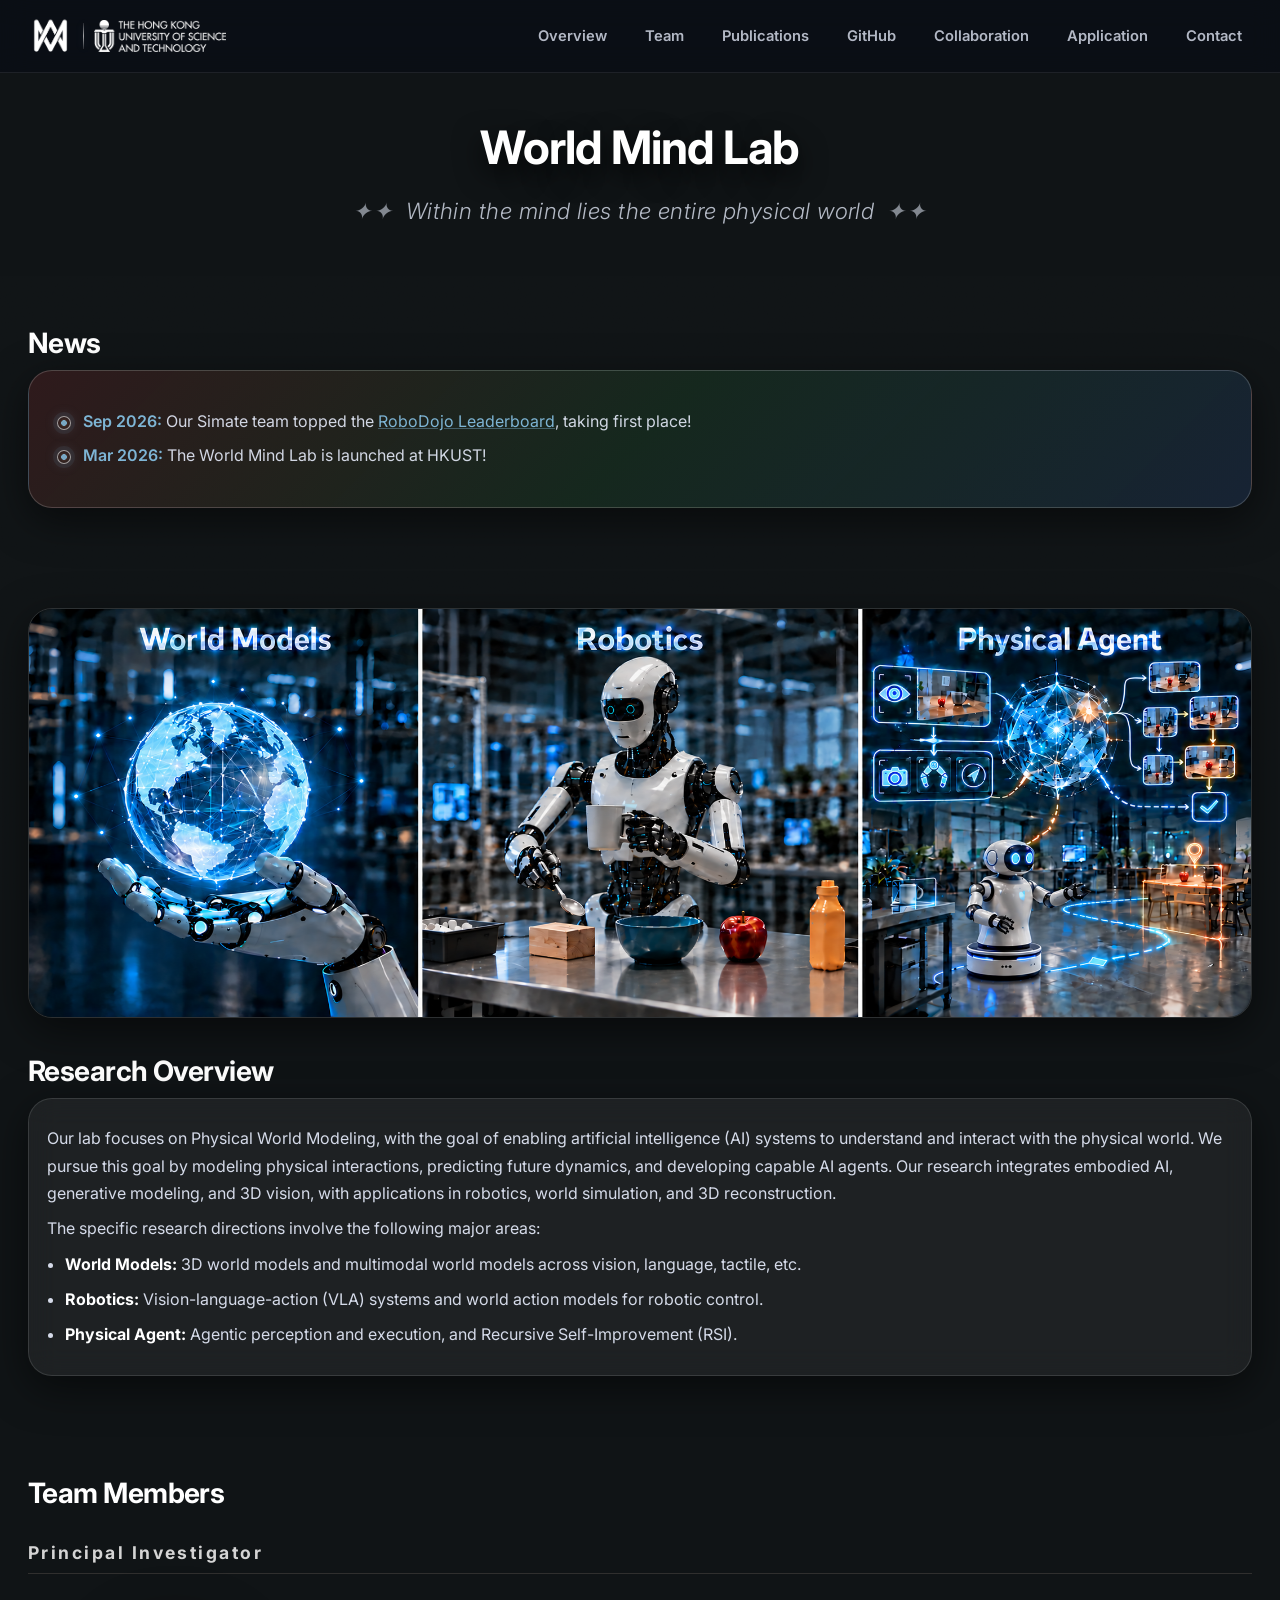
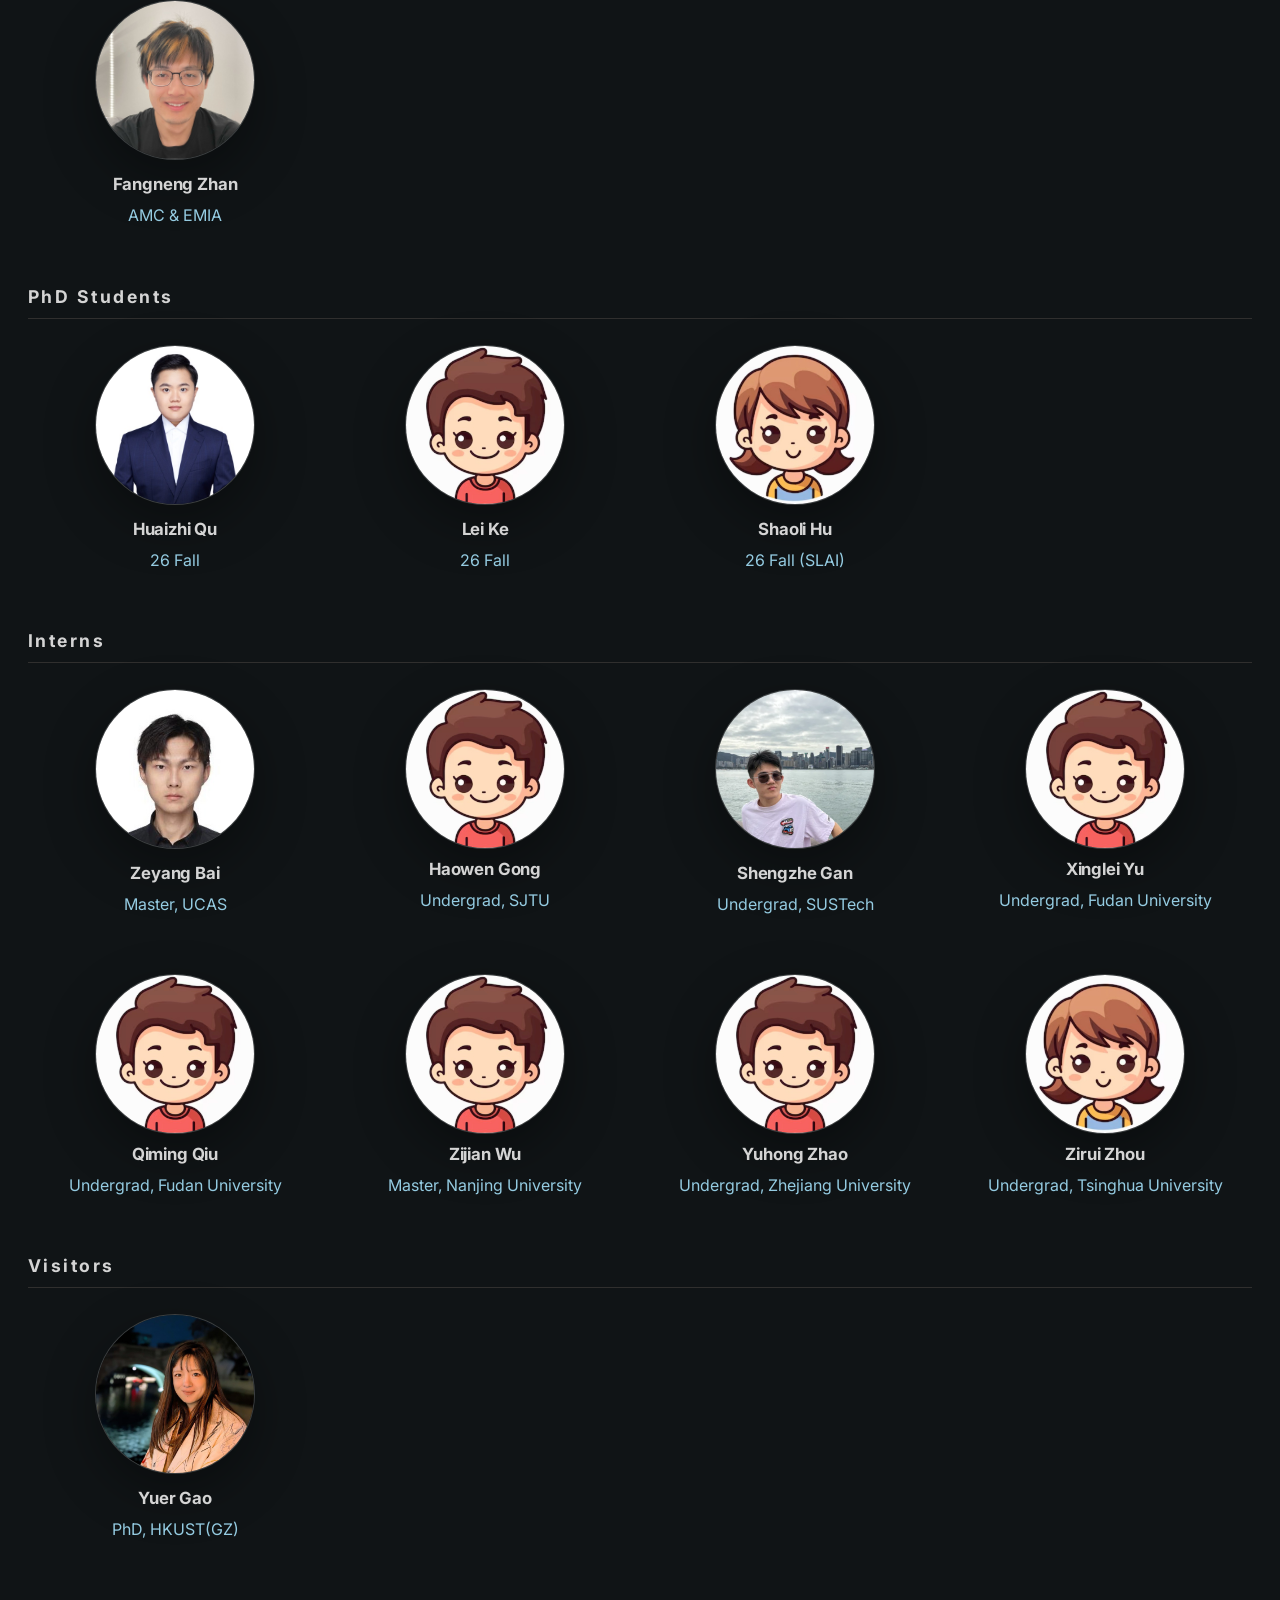
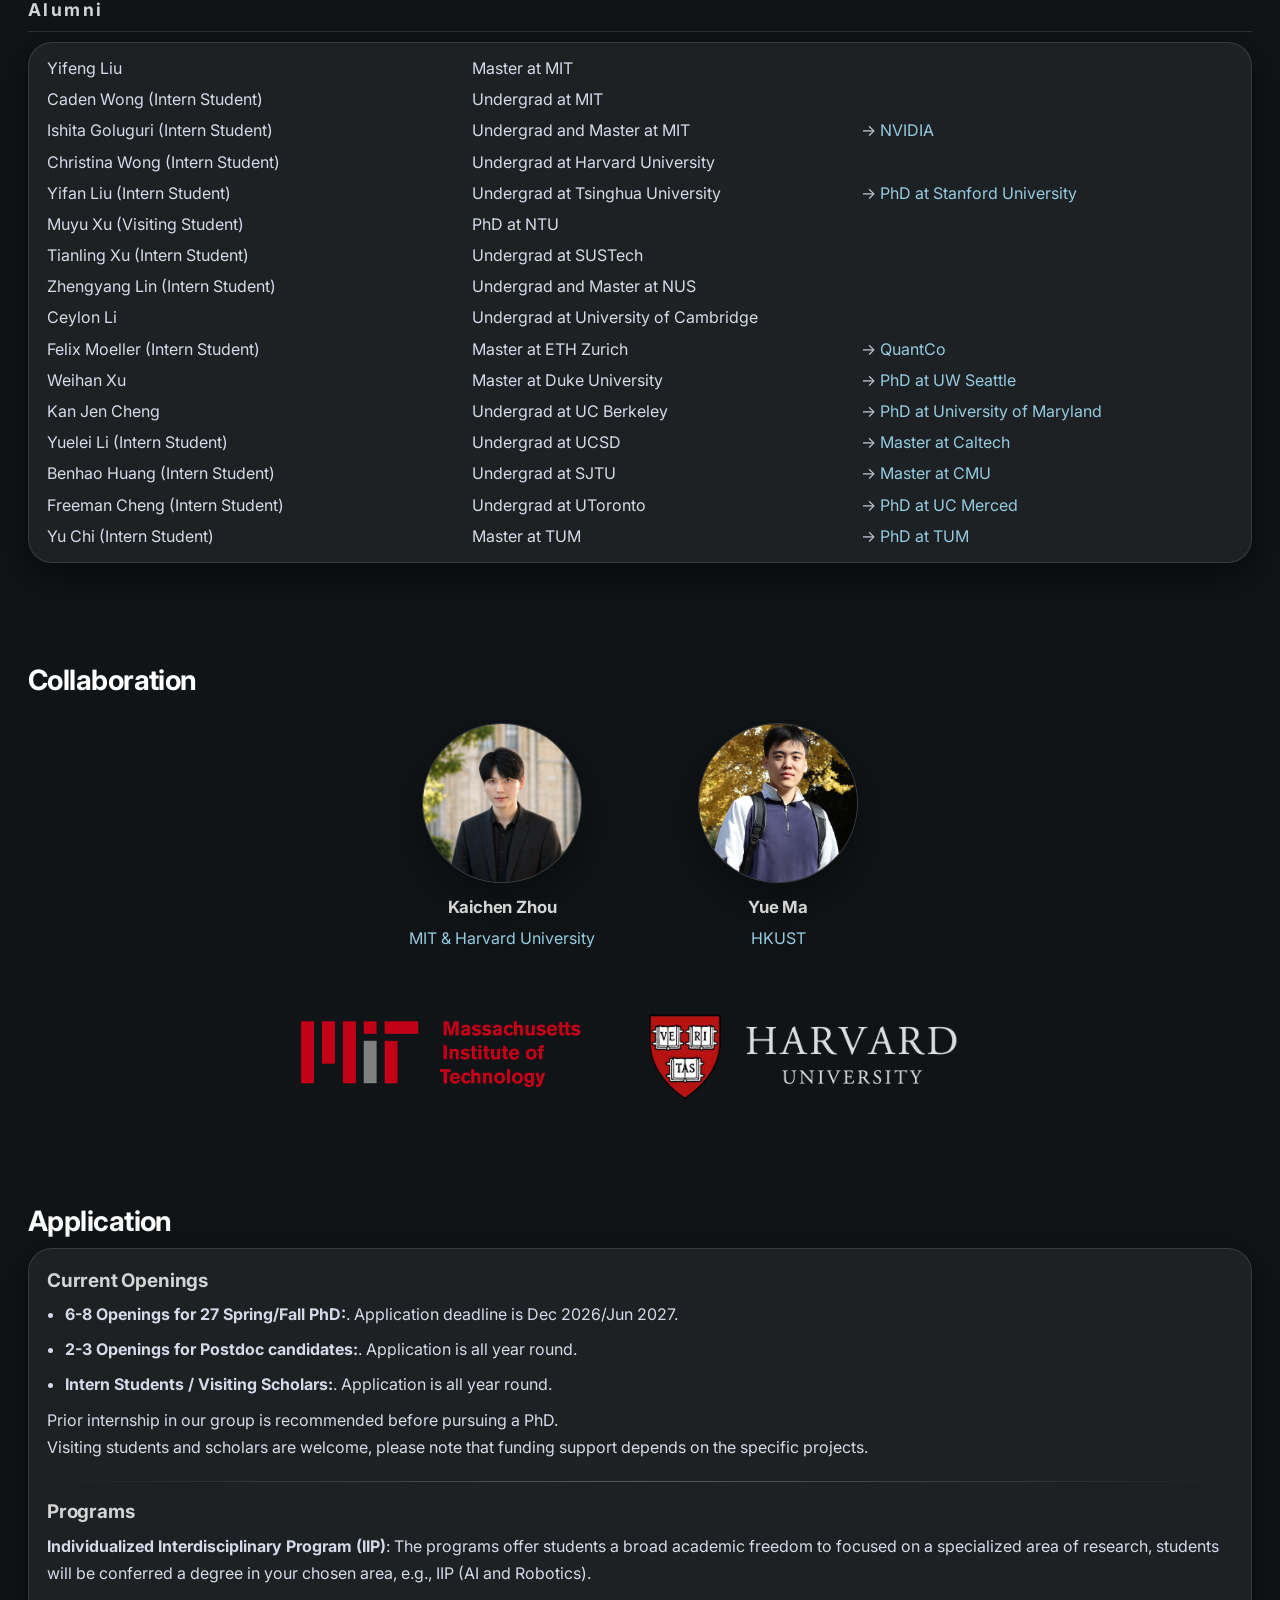
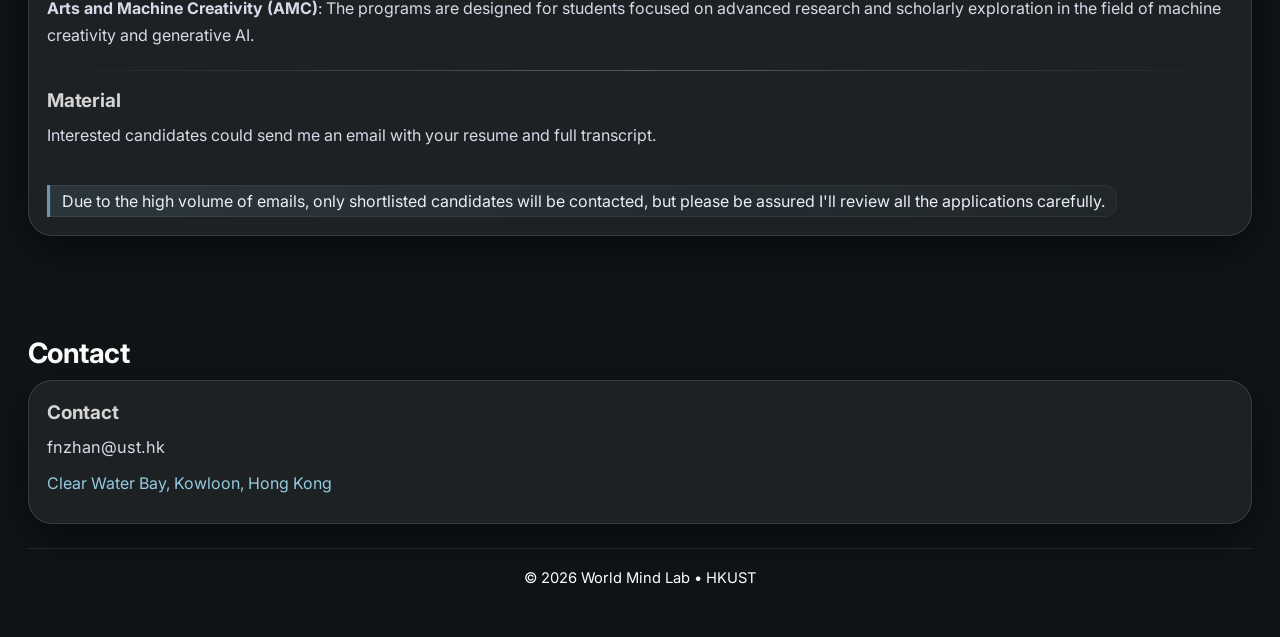
==== index.html @ 2a3e4e24 "1" ====
<!doctype html>
<html lang="en">
<head>
  <meta charset="utf-8" />
  <meta name="viewport" content="width=device-width,initial-scale=1" />
  <title>World Mind Lab</title>
  <meta name="description" content="World Mind Lab" />
  <link rel="icon" type="image/svg+xml" href="assets/images/favicon.jpg" />
  <link rel="preconnect" href="https://fonts.googleapis.com">
  <link rel="preconnect" href="https://fonts.gstatic.com" crossorigin>
  <link href="https://fonts.googleapis.com/css2?family=Inter:wght@300;400;600;700;800&display=swap" rel="stylesheet">
  <link rel="stylesheet" href="style.css" />
</head>

<body>
  <div class="bg-grain" aria-hidden="true"></div>

  <header class="topbar">
    <nav class="nav container">

      <a class="brand" href="index.html#top" aria-label="HKUST">
        <img src="assets/images/worldmind.png" alt="WorldMind Logo" style="height: 45px; width: auto; opacity: 1;">
        <span class="logo-divider" aria-hidden="true"></span>


        <img src="assets/images/UST_logo.png" alt="HKUST Logo" style="height: 32px; width: auto;">
        <!-- <img src="assets/images/WorldMind.png" alt="World Mind Lab Logo" style="height: 42.5px; width: auto;"> -->

      </a>

      <button class="nav-toggle" aria-label="Open menu" aria-expanded="false">
        <span></span><span></span><span></span>
      </button>

      <div class="nav-links" role="navigation" aria-label="Primary">
        <a href="index.html#abstract">Overview</a>
        <a href="index.html#team">Team</a>
        <a href="publications.html" target="_blank" rel="noopener noreferrer">Publications</a>
        <a href="https://github.com/World-Mind-Lab" target="_blank" rel="noopener noreferrer">GitHub</a>
        <a href="index.html#collaboration">Collaboration</a>
        <a href="index.html#application">Application</a>
        <a href="index.html#contact">Contact</a>
      </div>
    </nav>
  </header>

  <main id="top">


    
    <section class="hero" aria-label="Hero">

      <div class="hero-panel">
        <div class="container">
          <div class="hero-copy">
            <h1>World Mind Lab</h1>
            <p class="subtitle slogan" style="font-size: clamp(1.2rem, 2.4vw, 1.4rem); text-align: center; font-weight: 300; margin-top: 20px; font-style: italic; display: flex; align-items: center; justify-content: center; gap: 12px;">
            <span aria-hidden="true" style="opacity: 0.7; letter-spacing: 0.08em;">&#10022;&#10022;</span>
            <span>Within the mind lies the entire physical world</span>
            <span aria-hidden="true" style="opacity: 0.7; letter-spacing: 0.08em;">&#10022;&#10022;</span></p>
          </div>
        </div>
      </div>
    </section>

    <section id="news" class="section">
      <div class="container">
        <div class="section-head">
          <h2>News</h2>
        </div>


        <div class="news-box reveal">
          <ul class="checklist">
            <li>
              <strong>Sep 2026:</strong> Our Simate team topped the <a href="https://robodojo-benchmark.com/leaderboard#robodojo" target="_blank" rel="noopener noreferrer">RoboDojo Leaderboard</a>, taking first place!
            </li>
            <li>
              <strong>Mar 2026:</strong> The World Mind Lab is launched at HKUST!
            </li>
          </ul>
        </div>

      </div>
    </section>

  

    <section id="abstract" class="section">
      <div class="container">
        <div class="research-teaser reveal">
          <img src="assets/images/Teaser.png" alt="Research teaser" loading="lazy">
        </div>

        <br>

        <div class="section-head">
          <h2>Research Overview</h2>
        </div>

        <div class="grid-1">
          <div class="glass reveal">
            <p>
              Our lab focuses on Physical World Modeling, with the goal of enabling artificial intelligence (AI) systems to understand and interact
              with the physical world. We pursue this goal by modeling physical interactions, predicting future dynamics, and developing capable AI agents.
              Our research integrates embodied AI, generative modeling, and 3D vision, with applications in robotics, world simulation,
              and 3D reconstruction. 
            </p>
            <p>
              The specific research directions involve the following major areas:
              <!-- Key directions include: -->
            </p>
            <ul class="bullets">
              <li><strong>World Models:</strong> 3D world models and multimodal world models across vision, language, tactile, etc.</li>
              <li><strong>Robotics:</strong> Vision-language-action (VLA) systems and world action models for robotic control.</li>
              <li><strong>Physical Agent:</strong> Agentic perception and execution, and Recursive Self-Improvement (RSI).</li>
            </ul>
          </div>
        </div>
      </div>
    </section>

    <section id="team" class="section">
      <div class="container">
        <div class="section-head">
          <h2>Team Members</h2>
        </div>

        <!-- Principal Investigator -->
        <p class="team-label">Principal Investigator</p>
        <div class="team-grid">
          
          <article class="person-card reveal">
            <div class="avatar-wrap">
              <a href="https://fnzhan.com" target="_blank" rel="noopener noreferrer" aria-label="Fangneng Zhan homepage">
                <img class="avatar" src="assets/members/fangneng.jpg" alt="Fangneng Zhan">
              </a>
            </div>
            <div class="person-meta">
              <h3>Fangneng Zhan</h3>
              <p class="muted">AMC & EMIA</p>
            </div>
          </article>
        </div>

        <!-- PhD Students -->
        <p class="team-label">PhD Students</p>
        <div class="team-grid">

          <article class="person-card reveal">
            <div class="avatar-wrap">
              <a href="https://qhz991029.github.io/" target="_blank" rel="noopener noreferrer" aria-label="homepage">
                <img class="avatar" src="assets/members/huaizhi.jpg" alt="Huaizhi Qu">
              </a>
            </div>
            <div class="person-meta">
              <h3>Huaizhi Qu</h3>
              <p class="muted">26 Fall</p>
            </div>
          </article>

          <article class="person-card reveal">
            <div class="avatar-wrap">
              <a href="https://openreview.net/profile?id=~Lei_Ke2" target="_blank" rel="noopener noreferrer" aria-label="homepage">
                <img class="avatar" src="assets/members/boy.jpg" alt="Lei Ke">
              </a>
            </div>
            <div class="person-meta">
              <h3>Lei Ke</h3>
              <p class="muted">26 Fall</p>
            </div>
          </article>

          <article class="person-card reveal">
            <div class="avatar-wrap">
              <a href="https://github.com/ShaoliHU" target="_blank" rel="noopener noreferrer" aria-label="homepage">
                <img class="avatar" src="assets/members/girl.jpg" alt="Shaoli Hu">
              </a>
            </div>
            <div class="person-meta">
              <h3>Shaoli Hu</h3>
              <p class="muted">26 Fall (SLAI)</p>
            </div>
          </article>

        </div>

        <!-- Interns -->
        <p class="team-label">Interns</p>
        <div class="team-grid">

          <article class="person-card reveal">
            <div class="avatar-wrap">
              <a href="https://baizey.rvosuke.com/" target="_blank" rel="noopener noreferrer" aria-label="homepage">
                <img class="avatar" src="assets/members/zeyang.jpg" alt="Zeyang Bai">
              </a>
            </div>
            <div class="person-meta">
              <h3>Zeyang Bai</h3>
              <p class="muted">Master, UCAS</p>
            </div>
          </article>

          <article class="person-card reveal">
            <div class="avatar-wrap">
              <img class="avatar" src="assets/members/boy.jpg" alt="Haowen Gong">
            </div>
            <div class="person-meta">
              <h3>Haowen Gong</h3>
              <p class="muted">Undergrad, SJTU</p>
            </div>
          </article>

          <article class="person-card reveal">
            <div class="avatar-wrap">
              <a href="https://lgx521.github.io/" target="_blank" rel="noopener noreferrer" aria-label="homepage">
                <img class="avatar" src="assets/members/shengzhe.webp" alt="Shengzhe Gan">
              </a>
            </div>
            <div class="person-meta">
              <h3>Shengzhe Gan</h3>
              <p class="muted">Undergrad, SUSTech</p>
            </div>
          </article>

          <article class="person-card reveal">
            <div class="avatar-wrap">
              <img class="avatar" src="assets/members/boy.jpg" alt="Xinglei Yu">
            </div>
            <div class="person-meta">
              <h3>Xinglei Yu</h3>
              <p class="muted">Undergrad, Fudan University</p>
            </div>
          </article>

          <article class="person-card reveal">
            <div class="avatar-wrap">
              <img class="avatar" src="assets/members/boy.jpg" alt="Qiming Qiu">
            </div>
            <div class="person-meta">
              <h3>Qiming Qiu</h3>
              <p class="muted">Undergrad, Fudan University</p>
            </div>
          </article>

          <article class="person-card reveal">
            <div class="avatar-wrap">
              <img class="avatar" src="assets/members/boy.jpg" alt="Zijian Wu">
            </div>
            <div class="person-meta">
              <h3>Zijian Wu</h3>
              <p class="muted">Master, Nanjing University</p>
            </div>
          </article>
        
          <article class="person-card reveal">
            <div class="avatar-wrap">
              <img class="avatar" src="assets/members/boy.jpg" alt="Yuhong Zhao">
            </div>
            <div class="person-meta">
              <h3>Yuhong Zhao</h3>
              <p class="muted">Undergrad, Zhejiang University</p>
            </div>
          </article>

          <article class="person-card reveal">
            <div class="avatar-wrap">
              <img class="avatar" src="assets/members/girl.jpg" alt="Zirui Zhou">
            </div>
            <div class="person-meta">
              <h3>Zirui Zhou</h3>
              <p class="muted">Undergrad, Tsinghua University</p>
            </div>
          </article>

        </div>

        <!-- Visitors -->
        <p class="team-label">Visitors</p>
        <div class="team-grid">

          <article class="person-card reveal">
            <div class="avatar-wrap">
              <a href="https://insomnia813.github.io/" target="_blank" rel="noopener noreferrer" aria-label="Yuer Gao homepage">
                <img class="avatar" src="assets/members/yuer.jpg" alt="Yuer Gao">
              </a>
            </div>
            <div class="person-meta">
              <h3>Yuer Gao</h3>
              <p class="muted">PhD, HKUST(GZ)</p>
            </div>
          </article>

        </div>


        <p class="team-label">Alumni</p>
        <div class="glass reveal alumni-panel">
          <ul class="alumni-list">
            <li>
              <span class="alumni-name">Yifeng Liu</span>
              <span class="alumni-previous">Master at MIT</span>
              <span class="alumni-current"></span>
            </li>
            <li>
              <span class="alumni-name">Caden Wong (Intern Student)</span>
              <span class="alumni-previous">Undergrad at MIT</span>
              <span class="alumni-current"></span>
            </li>
            <li>
              <span class="alumni-name">Ishita Goluguri (Intern Student)</span>
              <span class="alumni-previous">Undergrad and Master at MIT</span>
              <span class="alumni-current">NVIDIA</span>
            </li>
            <li>
              <span class="alumni-name">Christina Wong (Intern Student)</span>
              <span class="alumni-previous">Undergrad at Harvard University</span>
              <span class="alumni-current"></span>
            </li>
            <li>
              <span class="alumni-name">Yifan Liu (Intern Student)</span>
              <span class="alumni-previous">Undergrad at Tsinghua University</span>
              <span class="alumni-current">PhD at Stanford University</span>
            </li>
            <li>
              <span class="alumni-name">Muyu Xu (Visiting Student)</span>
              <span class="alumni-previous">PhD at NTU</span>
              <span class="alumni-current"></span>
            </li>
            <li>
              <span class="alumni-name">Tianling Xu (Intern Student)</span>
              <span class="alumni-previous">Undergrad at SUSTech</span>
              <span class="alumni-current"></span>
            </li>
            <li>
              <span class="alumni-name">Zhengyang Lin (Intern Student)</span>
              <span class="alumni-previous">Undergrad and Master at NUS</span>
              <span class="alumni-current"></span>
            </li>
            <li>
              <span class="alumni-name">Ceylon Li</span>
              <span class="alumni-previous">Undergrad at University of Cambridge</span>
              <span class="alumni-current"></span>
            </li>
            <li>
              <span class="alumni-name">Felix Moeller (Intern Student)</span>
              <span class="alumni-previous">Master at ETH Zurich</span>
              <span class="alumni-current">QuantCo</span>
            </li>
            <li>
              <span class="alumni-name">Weihan Xu</span>
              <span class="alumni-previous">Master at Duke University</span>
              <span class="alumni-current">PhD at UW Seattle</span>
            </li>
            <li>
              <span class="alumni-name">Kan Jen Cheng</span>
              <span class="alumni-previous">Undergrad at UC Berkeley</span>
              <span class="alumni-current">PhD at University of Maryland</span>
            </li>
            <li>
              <span class="alumni-name">Yuelei Li (Intern Student)</span>
              <span class="alumni-previous">Undergrad at UCSD</span>
              <span class="alumni-current">Master at Caltech</span>
            </li>
            <li>
              <span class="alumni-name">Benhao Huang (Intern Student)</span>
              <span class="alumni-previous">Undergrad at SJTU</span>
              <span class="alumni-current">Master at CMU</span>
            </li>
            <li>
              <span class="alumni-name">Freeman Cheng (Intern Student)</span>
              <span class="alumni-previous">Undergrad at UToronto</span>
              <span class="alumni-current">PhD at UC Merced</span>
            </li>
            <li>
              <span class="alumni-name">Yu Chi (Intern Student)</span>
              <span class="alumni-previous">Master at TUM</span>
              <span class="alumni-current">PhD at TUM</span>
            </li>
          </ul>
        </div>



      </div>
    </section>


    <section id="collaboration" class="section">
      <div class="container">
        <div class="section-head">
          <h2>Collaboration</h2>
          <p class="muted"></p>
        </div>

        <div class="team-grid collaboration-people">
          <article class="person-card reveal">
            <div class="avatar-wrap">
              <a href="https://kaichen-z.github.io/" target="_blank" rel="noopener noreferrer" aria-label="Kaichen Zhou homepage">
                <img class="avatar" src="assets/members/kaichen.png" alt="Kaichen Zhou">
              </a>
            </div>
            <div class="person-meta">
              <h3>Kaichen Zhou</h3>
              <p class="muted">MIT &amp; Harvard University</p>
            </div>
          </article>

          <article class="person-card reveal">
            <div class="avatar-wrap">
              <a href="https://mayuelala.github.io/" target="_blank" rel="noopener noreferrer" aria-label="Yue Ma homepage">
                <img class="avatar" src="assets/members/yue.jpg" alt="Yue Ma">
              </a>
            </div>
            <div class="person-meta">
              <h3>Yue Ma</h3>
              <p class="muted">HKUST</p>
            </div>
          </article>
        </div>

        <div class="collaboration-row reveal">
          <a href="index.html" target="_blank" rel="noopener noreferrer" class="collaboration-link">
            <img class="collaboration-logo" src="assets/collaboration/MIT.png" alt="MIT">
          </a>
          <a href="index.html" target="_blank" rel="noopener noreferrer" class="collaboration-link">
            <img class="collaboration-logo" src="assets/collaboration/Harvard.png" alt="Harvard">
          </a>
        </div>

      </div>
    </section>




    <section id="application" class="section">
      <div class="container">
        <div class="section-head">
          <h2>Application</h2>
        </div>

        <div class="grid-1">
          <div class="glass reveal">



            <h3>Current Openings</h3>
            <ul class="bullets">
              <li>
                <strong>6-8 Openings for 27 Spring/Fall PhD:</strong>. Application deadline is Dec 2026/Jun 2027.
              </li>
              <li>
                <strong>2-3 Openings for Postdoc candidates:</strong>. Application is all year round.
              </li>
              <li>
                <strong>Intern Students / Visiting Scholars:</strong>. Application is all year round.
              </li>
            </ul>
            <p>
              Prior internship in our group is recommended before pursuing a PhD. <br>
              Visiting students and scholars are welcome, please note that funding support depends on the specific projects.
            </p>

            <div class="opening-divider" aria-hidden="true"></div>

            <h3>Programs</h3>
            <p>
              <strong>Individualized Interdisciplinary Program (IIP)</strong>:
              The programs offer students a broad academic freedom to focused on a specialized area of research, 
              students will be conferred a degree in your chosen area, e.g., IIP (AI and Robotics).
            </p>
            <p>
              <strong>Arts and Machine Creativity (AMC)</strong>:
              The programs are designed for students focused on advanced research and scholarly exploration 
              in the field of machine creativity and generative AI.
            </p>
            <!-- <p>
              <strong>Postdoc candidates</strong> in embodied AI are welcome. You are also encouraged to apply for the RGC Junior Research Fellow Scheme (JRFS).
            </p> -->

            <div class="opening-divider" aria-hidden="true"></div>


            <h3>Material</h3>
            <p>
              Interested candidates could send me an email with your resume and full transcript.
            </p>

            <!-- <div class="opening-divider" aria-hidden="true"></div> -->
             <br>

            <span class="application-highlight">Due to the high volume of emails, only shortlisted candidates will be contacted, 
              but please be assured I'll review all the applications carefully.</span>



          </div>
        </div>
      </div>
    </section>







    <section id="contact" class="section">
      <div class="container">
        <div class="section-head">
          <h2>Contact</h2>
        </div>

        <div class="grid-1">
          <div class="glass reveal">
            <h3>Contact</h3>
            <p class="big">
              <a href="mailto:fnzhan@ust.hk">fnzhan@ust.hk</a>
            </p>
            <p class="muted">
              Clear Water Bay, Kowloon, Hong Kong
            </p>
          </div>
        </div>

        <footer class="footer muted">
          <span>© <span id="year"></span> World Mind Lab • HKUST</span>
        </footer>
      </div>
    </section>
  </main>

  <script src="script.js"></script>
</body>
</html>
---- style.css ----
:root{
  /* --bg0:#080605; */
  --bg0:#101416;
  --bg1:#18120f;
  --card:rgba(217,190,173,0.08);
  --card2:rgba(217,190,173,0.12);
  --stroke:rgba(217,190,173,0.16);
  /* --text:#f2e9df; */
  --text:#d4d4d4;
  /* --muted:#c6b2a1; */
  --muted:#94cbe1;
  /* --muted2:#a08774; */
  --cyan:#7eb5d5;   /* steel-blue glow */
  --violet:#d6a15f; /* brass-gold */
  --pink:#c88e67;   /* copper */
  --shadow: 0 20px 70px rgba(0,0,0,0.62);
  --shadow2: 0 12px 40px rgba(0,0,0,0.52);
  --radius: 24px;
  --maxw: min(1200px, 96vw);
}

h1 {
  margin: 0 0 8px;
  font-size: clamp(2.1rem, 3.6vw, 3.2rem);
  line-height: 1.06;
  letter-spacing: -0.02em;
  color: #fff;
}

.section-head h2 {
  margin: 0;
  font-size: 1.75rem;
  letter-spacing: -0.02em;
   color: #fff;
}

*{ box-sizing:border-box; }
html{ scroll-behavior:smooth; }
body{
  margin:0;
  font-family: Inter, ui-sans-serif, system-ui, -apple-system, Segoe UI, Roboto, Helvetica, Arial, "Apple Color Emoji","Segoe UI Emoji";
  color:var(--text);
  background: var(--bg0);
  overflow-x:hidden;
}

code{
  font-family: ui-monospace, SFMono-Regular, Menlo, Monaco, Consolas, "Liberation Mono", "Courier New", monospace;
  font-size: 0.95em;
  color: #c7d2fe;
}

a{ color:inherit; text-decoration:none; }
a:hover{ text-decoration:none; }

.container{
  max-width:min(1244px, calc(96vw + 44px));
  width:100%;
  margin:0 auto;
  padding: 0 10px;
  box-sizing: border-box;
}

.bg-grain{
  pointer-events:none;
  position:fixed;
  inset:0;
  opacity:0.14;
  mix-blend-mode: overlay;
  background-image:
    url("data:image/svg+xml,%3Csvg xmlns='http://www.w3.org/2000/svg' width='260' height='260'%3E%3Cfilter id='n'%3E%3CfeTurbulence type='fractalNoise' baseFrequency='.8' numOctaves='3' stitchTiles='stitch'/%3E%3C/filter%3E%3Crect width='260' height='260' filter='url(%23n)' opacity='.55'/%3E%3C/svg%3E");
  background-size: 260px 260px;
  z-index:0;
}

.topbar{
  position:sticky;
  top:0;
  z-index:50;
  backdrop-filter: blur(14px);
  -webkit-backdrop-filter: blur(14px);
  background: rgba(7,10,21,0.55);
  border-bottom:1px solid rgba(255,255,255,0.08);
}

.nav{
  display:flex;
  align-items:center;
  justify-content:space-between;
  height: 72px;
  gap: 16px;
}

.brand{
  display:flex;
  align-items:center;
  gap:10px;
  font-weight: 800;
  letter-spacing: 0.2px;
}

.logo-divider{
  width: 1px;
  height: 26px;
  background: linear-gradient(
    to bottom,
    rgba(255,255,255,0.12),
    rgba(255,255,255,0.62),
    rgba(255,255,255,0.12)
  );
  box-shadow: 0 0 8px rgba(126,181,213,0.2);
}

.brand-mark{
  width: 14px;
  height: 14px;
  border-radius: 999px;
  background: radial-gradient(circle at 30% 30%, var(--cyan), var(--violet));
  box-shadow: 0 0 0 6px rgba(126,181,213,0.18), 0 0 40px rgba(214,161,95,0.26);
}

.brand-text{
  font-size: 0.98rem;
}

.nav-links{
  display:flex;
  align-items:center;
  gap: 18px;
  font-weight: 600;
  font-size: 0.92rem;
  color: rgba(234,240,255,0.92);
}

.nav-links a{
  opacity:0.82;
  transition: opacity .2s ease, transform .2s ease;
  padding: 10px 10px;
  border-radius: 999px;
}

.nav-links a:hover{ opacity:1; transform: translateY(-1px); }

.nav-links a.active{
  opacity:1;
  background: rgba(255,255,255,0.07);
  border: 1px solid rgba(255,255,255,0.10);
}

.pill{
  background: linear-gradient(135deg, rgba(126,181,213,0.18), rgba(214,161,95,0.18));
  border: 1px solid rgba(255,255,255,0.12);
  opacity:1 !important;
}

.nav-toggle{
  display:none;
  width: 44px;
  height: 44px;
  border-radius: 14px;
  border: 1px solid rgba(255,255,255,0.10);
  background: rgba(255,255,255,0.05);
  backdrop-filter: blur(12px);
  -webkit-backdrop-filter: blur(12px);
  cursor:pointer;
  position:relative;
}
.nav-toggle span{
  position:absolute;
  left: 12px;
  right: 12px;
  height: 2px;
  background: rgba(234,240,255,0.85);
  border-radius: 2px;
  transition: transform .25s ease, top .25s ease, opacity .2s ease;
}
.nav-toggle span:nth-child(1){ top: 15px; }
.nav-toggle span:nth-child(2){ top: 21px; }
.nav-toggle span:nth-child(3){ top: 27px; }

.nav-open .nav-toggle span:nth-child(1){ top: 21px; transform: rotate(45deg); }
.nav-open .nav-toggle span:nth-child(2){ opacity:0; }
.nav-open .nav-toggle span:nth-child(3){ top: 21px; transform: rotate(-45deg); }

.hero{
  position:relative;
  display:flex;
  flex-direction:column;
  justify-content:flex-start;
  padding: 18px 0 0;
  overflow:hidden;
  z-index:1;
}

/*
  Teaser logic (rewritten):
  - Backdrop: blurred "cover" so the hero feels full-screen.
  - Foreground: contain so the FULL image is always visible (no cropping).
*/
.hero-backdrop{
  position:absolute;
  inset:-28px;
  /* background-image: url("assets/teaser.webp"); */
  background-size: cover;
  background-repeat: no-repeat;
  background-position: center;
  transform: scale(0.54);
  filter: blur(28px) saturate(1.06) contrast(1.06) brightness(0.72);
  opacity: 0.62;
  z-index:-4;
}

.hero::after{
  content:"";
  position:absolute;
  inset:0 0 -56px 0;
  background:
  var(--bg0);
    /* linear-gradient(180deg, rgba(6,6,8,0.55), rgba(6,6,8,0.72) 60%, rgba(6,6,8,0) 100%); */
  z-index:-3;
}

.hero-glow{
  position:absolute;
  inset:0;
  background:
    radial-gradient(650px 420px at 25% 30%, rgba(126,181,213,0.30), transparent 55%),
    radial-gradient(750px 520px at 75% 25%, rgba(214,161,95,0.26), transparent 60%),
    radial-gradient(900px 650px at 50% 110%, rgba(200,142,103,0.16), transparent 50%);
  z-index:-2;
}

.hero-stage{
  flex: 0 1 auto;
  display:flex;
  align-items:flex-start;
  justify-content:center;
  padding: 0px 0 0px;
}

.hero-teaser{
  width: min(1200px, 96vw);
  height: auto;
  max-height: calc(100vh - 72px - 220px);
  object-fit: contain;
  display:block;
  border-radius: 18px;
  box-shadow:
    0 26px 84px rgba(0,0,0,0.55),
    0 0 0 1px rgba(255,255,255,0.10);
}

.hero-panel{
  flex: 0 0 auto;
  padding: 10px 10px;
}

.hero-copy{
  width:100%;
  margin: 0 auto;
  padding: 22px 22px;
}

.hero-copy h1{ text-shadow: 0 10px 28px rgba(0,0,0,0.85); text-align: center; }
.hero-copy .lead{ color: rgba(245,239,231,0.98); }
.hero-copy .micro{ color: rgba(198,178,161,0.92); }

@media (max-width: 720px){
  .hero{ padding: 14px 0 22px; }
  .hero-teaser{
    height: auto;
    max-height: calc(100vh - 72px - 260px);
    border-radius: 14px;
  }
  .hero-copy{ padding: 18px 16px; }
}


.eyebrow{
  display:inline-flex;
  align-items:center;
  gap:10px;
  font-weight: 700;
  letter-spacing: 0.12em;
  text-transform: uppercase;
  font-size: 0.78rem;
  color: rgba(234,240,255,0.78);
  margin: 0 0 14px;
}
h1{
  margin:0 0 8px;
  font-size: clamp(2.1rem, 3.6vw, 3.2rem);
  line-height: 1.06;
  letter-spacing:-0.02em;
}
.subtitle{
  margin:0 0 14px;
  font-size: clamp(0.95rem, 1.8vw, 1.1rem);
  color: rgba(234,240,255,0.75);
  font-weight: 400;
  letter-spacing: 0.02em;
}
.lead{
  font-size: 1.08rem;
  line-height: 1.65;
  color: rgba(234,240,255,0.90);
  max-width: 100ch;
}
.lead strong{
  color: #ffffff;
  text-shadow: 0 0 30px rgba(126,181,213,0.18);
}

.cta-row{
  display:flex;
  gap: 12px;
  flex-wrap: wrap;
  margin: 22px 0 18px;
}

.btn{
  display:inline-flex;
  align-items:center;
  justify-content:center;
  padding: 12px 16px;
  border-radius: 999px;
  font-weight: 800;
  letter-spacing: 0.2px;
  border: 1px solid rgba(255,255,255,0.14);
  box-shadow: 0 12px 28px rgba(0,0,0,0.25);
  transition: transform .18s ease, box-shadow .18s ease, background .18s ease;
}
.btn:hover{ transform: translateY(-1px); box-shadow: 0 16px 40px rgba(0,0,0,0.32); }
.btn.primary{
  background: linear-gradient(135deg, rgba(126,181,213,0.24), rgba(214,161,95,0.22));
}
.btn.ghost{
  background: rgba(255,255,255,0.05);
}

.facts{
  display:grid;
  grid-template-columns: repeat(4, minmax(0,1fr));
  gap: 12px;
  margin-top: 18px;
}
.fact{
  background: rgba(255,255,255,0.05);
  border: 1px solid rgba(255,255,255,0.10);
  border-radius: 18px;
  padding: 12px 12px;
  box-shadow: var(--shadow2);
}
.fact-k{
  font-size: 1.05rem;
  font-weight: 900;
}
.fact-v{
  font-size: 0.82rem;
  color: rgba(234,240,255,0.78);
  margin-top: 4px;
}

.hero-card{
  background: linear-gradient(180deg, rgba(255,255,255,0.08), rgba(255,255,255,0.05));
  border: 1px solid rgba(255,255,255,0.12);
  border-radius: var(--radius);
  padding: 18px 18px;
  box-shadow: var(--shadow);
  backdrop-filter: blur(14px);
  -webkit-backdrop-filter: blur(14px);
}
.hero-card h2{
  margin: 2px 0 10px;
  font-size: 1.2rem;
  letter-spacing:-0.01em;
}
.hero-card p{ margin: 0 0 12px; }

.checklist{
  list-style:none;
  padding:0;
  margin: 14px 0 16px;
  display:grid;
  gap: 10px;
}
.checklist li{
  position:relative;
  padding-left: 26px;
  color: rgba(234,240,255,0.88);
  line-height: 1.5;
}
.checklist li::before{
  content:"";
  position:absolute;
  left:0;
  top: 0.42em;
  width: 12px;
  height: 12px;
  border-radius: 999px;
  border: 1.5px solid rgba(212,212,212,0.72);
  background:
    radial-gradient(circle at 50% 50%, rgba(126,181,213,0.9) 0 32%, transparent 36%),
    radial-gradient(circle at 50% 50%, rgba(200,142,103,0.28), transparent 70%);
  box-shadow:
    0 0 0 4px rgba(126,181,213,0.08),
    0 0 14px rgba(126,181,213,0.22);
}

.card-row{
  display:flex;
  gap: 14px;
  flex-wrap: wrap;
}
.mini-link{
  color: rgba(234,240,255,0.90);
  font-weight: 800;
  opacity:0.85;
  border-bottom: 1px solid rgba(255,255,255,0.18);
  padding-bottom: 2px;
}
.mini-link:hover{ opacity:1; }

.micro{
  margin-top: 14px;
  font-size: 0.88rem;
}
.muted{ color: var(--muted); }

.section{
  padding: 50px 0;
  position:relative;
  z-index:2;
}
.section:first-of-type{
  padding-top: 0px;
}
.section-head{
  display:flex;
  align-items:flex-end;
  justify-content:space-between;
  gap: 18px;
  margin-bottom: 10px;
}
.section-head h2{
  margin:0;
  font-size: 1.75rem;
  letter-spacing:-0.02em;
}
.section-head p{
  margin:0;
  max-width: 65ch;
  line-height: 1.6;
}

.research-teaser{
  margin: 0 0 16px;
  border-radius: var(--radius);
  overflow: hidden;
  border: 1px solid rgba(255,255,255,0.12);
  box-shadow: var(--shadow2);
}

.research-teaser img{
  display: block;
  width: 100%;
  height: auto;
}

.grid-2{
  display:grid;
  grid-template-columns: 1fr 1fr;
  gap: 18px;
}

.grid-1{
  display:grid;
  grid-template-columns: 1fr;
  gap: 18px;
  width:100%;
  margin: 0 auto;
}

.glass{
  background: rgba(255,255,255,0.06);
  border: 1px solid rgba(255,255,255,0.12);
  border-radius: var(--radius);
  padding: 18px 18px;
  box-shadow: var(--shadow2);
  backdrop-filter: blur(14px);
  -webkit-backdrop-filter: blur(14px);
}

h3{
  margin: 2px 0 10px;
  font-size: 1.18rem;
  letter-spacing: -0.01em;
}
p{ margin: 0.5rem 0; line-height: 1.7; color: rgba(234,240,255,0.90); }

.bullets{
  margin: 10px 0 0;
  padding-left: 18px;
  color: rgba(234,240,255,0.90);
}
.bullets li{ margin: 10px 0; line-height: 1.55; }
#abstract .bullets strong{ color: #fff; }

.opening-divider{
  height: 1px;
  margin: 20px 0 18px;
  background: linear-gradient(90deg, rgba(255,255,255,0), rgba(255,255,255,0.26), rgba(255,255,255,0));
}

.callout{
  margin-top: 14px;
  padding: 14px 14px;
  border-radius: var(--radius2);
  border: 1px solid rgba(255,255,255,0.12);
  background: linear-gradient(135deg, rgba(126,181,213,0.09), rgba(214,161,95,0.09));
}
.callout-title{
  font-weight: 900;
  letter-spacing:-0.01em;
}
.callout-body{ margin-top: 6px; color: rgba(234,240,255,0.88); line-height: 1.6; }

.application-highlight{
  display: inline-block;
  margin-top: 8px;
  padding: 6px 12px;
  border-left: 3px solid rgba(126,181,213,0.8);
  border-radius: 0 12px 12px 0;
  background: linear-gradient(90deg, rgba(126,181,213,0.14), rgba(126,181,213,0.04));
  color: rgba(244,248,255,0.96);
  box-shadow: inset 0 0 0 1px rgba(255,255,255,0.06);
}

.news-box{
  /* background: linear-gradient(135deg, rgba(126,181,213,0.12), rgba(214,161,95,0.12)); */
  background: linear-gradient(135deg, rgba(220,60,60,0.15) 0%, rgba(60,180,80,0.12) 50%, rgba(60,120,220,0.15) 100%);
  border: 1px solid rgba(255,255,255,0.18);
  border-radius: var(--radius);
  padding: 24px 28px;
  box-shadow: var(--shadow2);
  text-align: left;
}
.news-title{
  margin: 0 0 12px 0;
  font-size: 1.5rem;
  font-weight: 700;
  letter-spacing: -0.02em;
  color: var(--text);
  text-align: left;
}
.news-box .checklist li strong{
  color: var(--cyan);
  font-weight: 600;
}
.news-box .checklist li a{
  color: var(--cyan);
  text-decoration: underline;
  text-decoration-color: rgba(126,181,213,0.4);
  transition: text-decoration-color .2s ease;
}
.news-box .checklist li a:hover{
  text-decoration-color: var(--cyan);
}

.team-label{
  margin: 28px 0 10px;
  font-size: 1.1rem;
  font-weight: 700;
  letter-spacing: 0.14em;
  /* text-transform: uppercase; */
  color: var(--text);
  padding-bottom: 6px;
  border-bottom: 1px solid var(--stroke);
}

.alumni-panel{
  padding: 14px 18px;
}

.alumni-list{
  margin: 0;
  padding-left: 0;
  list-style: none;
  display: grid;
  gap: 8px;
}

.alumni-list li{
  display: grid;
  grid-template-columns: minmax(0, 1.1fr) minmax(0, 1fr) minmax(0, 1fr);
  align-items: start;
  gap: 16px;
  line-height: 1.45;
  color: rgba(234,240,255,0.90);
}

.alumni-name{
  text-align: left;
}

.alumni-previous{
  text-align: left;
  color: rgba(234,240,255,0.90);
}

.alumni-current{
  text-align: left;
  color: var(--muted);
}

.alumni-current:not(:empty)::before{
  content: "-> ";
  color: rgba(234,240,255,0.80);
}

.team-grid{
  display:grid;
  grid-template-columns: repeat(4, minmax(0,1fr));
  gap: 16px;
}
.person-card{
  /* background: rgba(255,255,255,0.06);
  border: 1px solid rgba(255,255,255,0.12); */
  border-radius: var(--radius);
  padding: 16px 14px;
  /* box-shadow: var(--shadow2);
  transition: transform .2s ease, border-color .2s ease; */
}

.avatar-wrap{ display:flex; justify-content:center; }
.avatar{
  width: 160px;
  height: 160px;
  object-fit: cover;
  border-radius: 999px;
  border: 1px solid rgba(255,255,255,0.14);
  box-shadow: 0 18px 50px rgba(0,0,0,0.35);
  background: rgba(255,255,255,0.05);
}

.person-meta{
  margin-top: 10px;
  text-align:center;
}
.person-meta h3{ margin: 6px 0 6px; font-size: 1.05rem; }
.person-meta .tag{
  margin: 8px 0 0;
  display:inline-flex;
  padding: 7px 10px;
  border-radius: 999px;
  border: 1px solid rgba(255,255,255,0.12);
  background: rgba(255,255,255,0.04);
  font-weight: 700;
  font-size: 0.82rem;
  color: rgba(234,240,255,0.86);
}

.table-wrap{
  overflow:auto;
  border-radius: 18px;
  border: 1px solid rgba(255,255,255,0.10);
  background: rgba(0,0,0,0.18);
}
table{
  width:100%;
  border-collapse: collapse;
}
th, td{
  text-align:left;
  padding: 14px 14px;
  border-bottom: 1px solid rgba(255,255,255,0.08);
  vertical-align: top;
}
th{
  font-size: 0.85rem;
  letter-spacing: 0.08em;
  text-transform: uppercase;
  color: rgba(234,240,255,0.78);
  background: rgba(255,255,255,0.03);
}
td.time{ white-space: nowrap; font-weight: 900; color: rgba(234,240,255,0.90); }
td.item{ font-weight: 800; color: rgba(234,240,255,0.92); }
td.desc{ font-size: 0.95rem; }
table.mini th, table.mini td{ padding: 12px 12px; }

.organizer-grid{
  display:grid;
  grid-template-columns: repeat(7, minmax(0,1fr));
  gap: 14px;
  align-items: stretch;
}
.org-card{
  text-align:center;
  background: rgba(255,255,255,0.06);
  border: 1px solid rgba(255,255,255,0.12);
  border-radius: var(--radius);
  padding: 14px 12px;
  box-shadow: var(--shadow2);
}
.org-card h4{ margin: 10px 0 6px; font-size: 0.98rem; }
.org-card p{ margin: 6px 0 0; font-size: 0.88rem; color: var(--muted); }
.org-avatar{ 
  width: 130px; 
  height: 130px; 
  object-fit: cover;
  border-radius: 999px;
}


.team-grid.collaboration-people{
  grid-template-columns: repeat(2, minmax(0, 260px));
  justify-content: center;
}

.collaboration-row{
  display:flex;
  margin-top: 28px;
  justify-content:center;
  align-items:center;
  gap: 40px;
  flex-wrap: wrap;
}
.collaboration-logo{
  display:block;
  transition: transform .2s ease, opacity .2s ease;
}
.collaboration-link:hover{
  transform: translateY(-2px);
  opacity: 0.9;
}
.collaboration-logo{
  width:auto;
  height:100px;
  max-width:100%;
  object-fit: contain;
  display:block;
}

.link-grid{
  display:grid;
  grid-template-columns: repeat(2, minmax(0,1fr));
  gap: 12px;
  margin-top: 10px;
}
.link-tile{
  border-radius: 18px;
  border: 1px solid rgba(255,255,255,0.12);
  background: rgba(255,255,255,0.05);
  padding: 14px 14px;
  box-shadow: 0 10px 26px rgba(0,0,0,0.25);
  transition: transform .18s ease, border-color .18s ease;
}
.link-tile:hover{ transform: translateY(-1px); border-color: rgba(214,161,95,0.20); }
.lt-title{ font-weight: 900; margin-bottom: 6px; }
.lt-sub{ font-size: 0.92rem; color: var(--muted); line-height: 1.5; }

.footer{
  display:flex;
  flex-wrap: wrap;
  gap: 10px;
  align-items:center;
  justify-content:center;
  margin-top: 24px;
  padding-top: 20px;
  border-top: 1px solid rgba(255,255,255,0.10);
  font-size: 0.92rem;
  color: #fff;
  /* var(--muted); */
}
.footer .dot{ opacity: 0.65; }

.big{ font-size: 1.02rem; }
.steps{
  display:grid;
  grid-template-columns: repeat(4, minmax(0,1fr));
  gap: 14px;
}
.step{
  display:flex;
  gap: 12px;
  align-items:flex-start;
  padding: 14px 14px;
  border-radius: 18px;
  border: 1px solid rgba(255,255,255,0.10);
  background: rgba(255,255,255,0.04);
}
.step-n{
  width: 34px;
  height: 34px;
  border-radius: 999px;
  display:flex;
  align-items:center;
  justify-content:center;
  font-weight: 900;
  background: radial-gradient(circle at 30% 30%, rgba(126,181,213,0.30), rgba(214,161,95,0.18));
  border: 1px solid rgba(255,255,255,0.14);
}
.step-t{ font-weight: 900; margin-bottom: 6px; }

.reveal{
  opacity:0;
  transform: translateY(12px);
  transition: opacity .65s ease, transform .65s ease;
}
.reveal.in{
  opacity:1;
  transform: translateY(0);
}

/* Responsive */
@media (max-width: 980px){
  .hero-inner{ grid-template-columns: 1fr; }
  .facts{ grid-template-columns: repeat(2, minmax(0,1fr)); }
  .grid-2{ grid-template-columns: 1fr; }
  .team-grid{ grid-template-columns: repeat(2, minmax(0,1fr)); }
  .organizer-grid{ grid-template-columns: repeat(4, minmax(0,1fr)); }
  .steps{ grid-template-columns: repeat(2, minmax(0,1fr)); }
}

@media (max-width: 720px){
  .nav-toggle{ display:block; }
  .nav-links{
    position: fixed;
    top: 72px;
    right: 14px;
    left: 14px;
    display:none;
    flex-direction: column;
    gap: 8px;
    padding: 14px 14px;
    border-radius: 22px;
    border: 1px solid rgba(255,255,255,0.12);
    background: rgba(7,10,21,0.78);
    box-shadow: var(--shadow2);
  }
  .nav-open .nav-links{ display:flex; }
  .nav-links a{ width:100%; text-align:center; }
  .team-grid{ grid-template-columns: 1fr; }
  .alumni-list li{
    grid-template-columns: 1fr;
    gap: 4px;
  }
  .alumni-current{ text-align: left; }
  .organizer-grid{ grid-template-columns: repeat(3, minmax(0,1fr)); }
  .collaboration-row{ grid-template-columns: 1fr; }
  .link-grid{ grid-template-columns: 1fr; }
  .steps{ grid-template-columns: 1fr; }
}
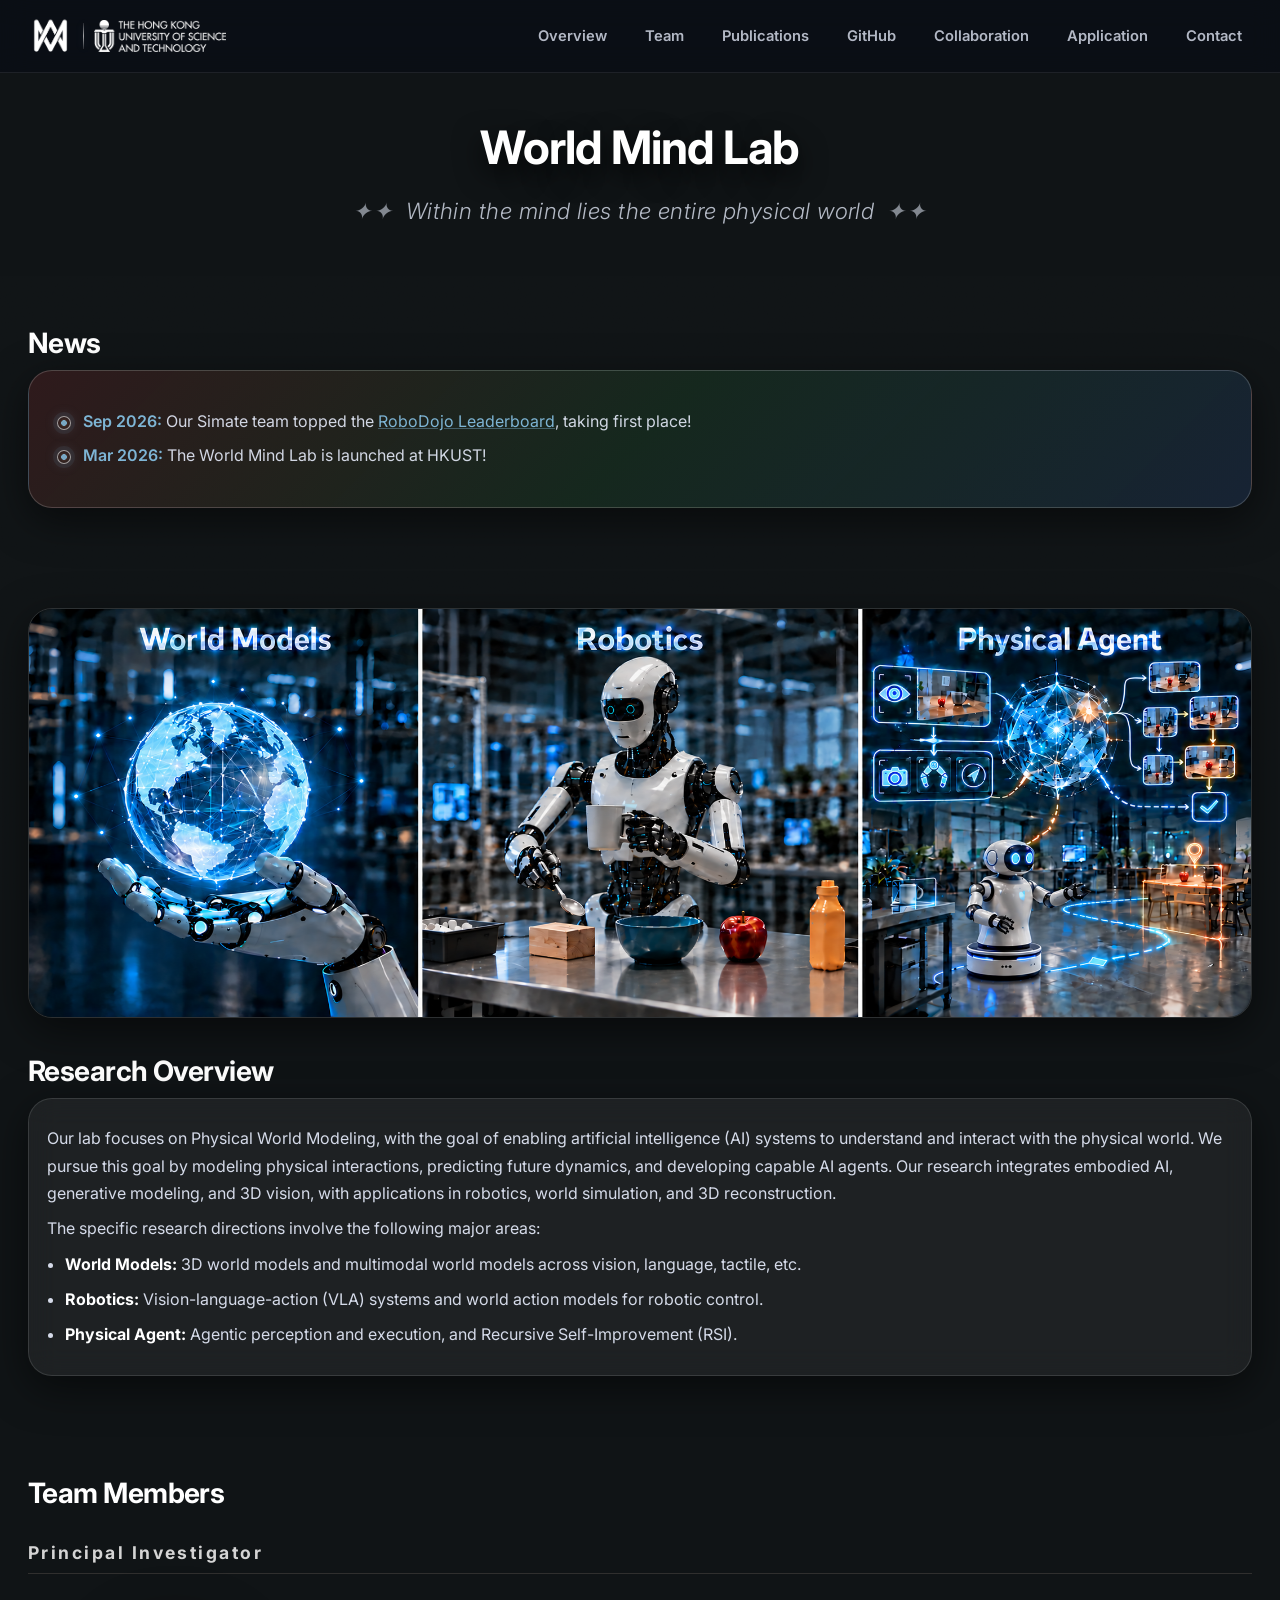
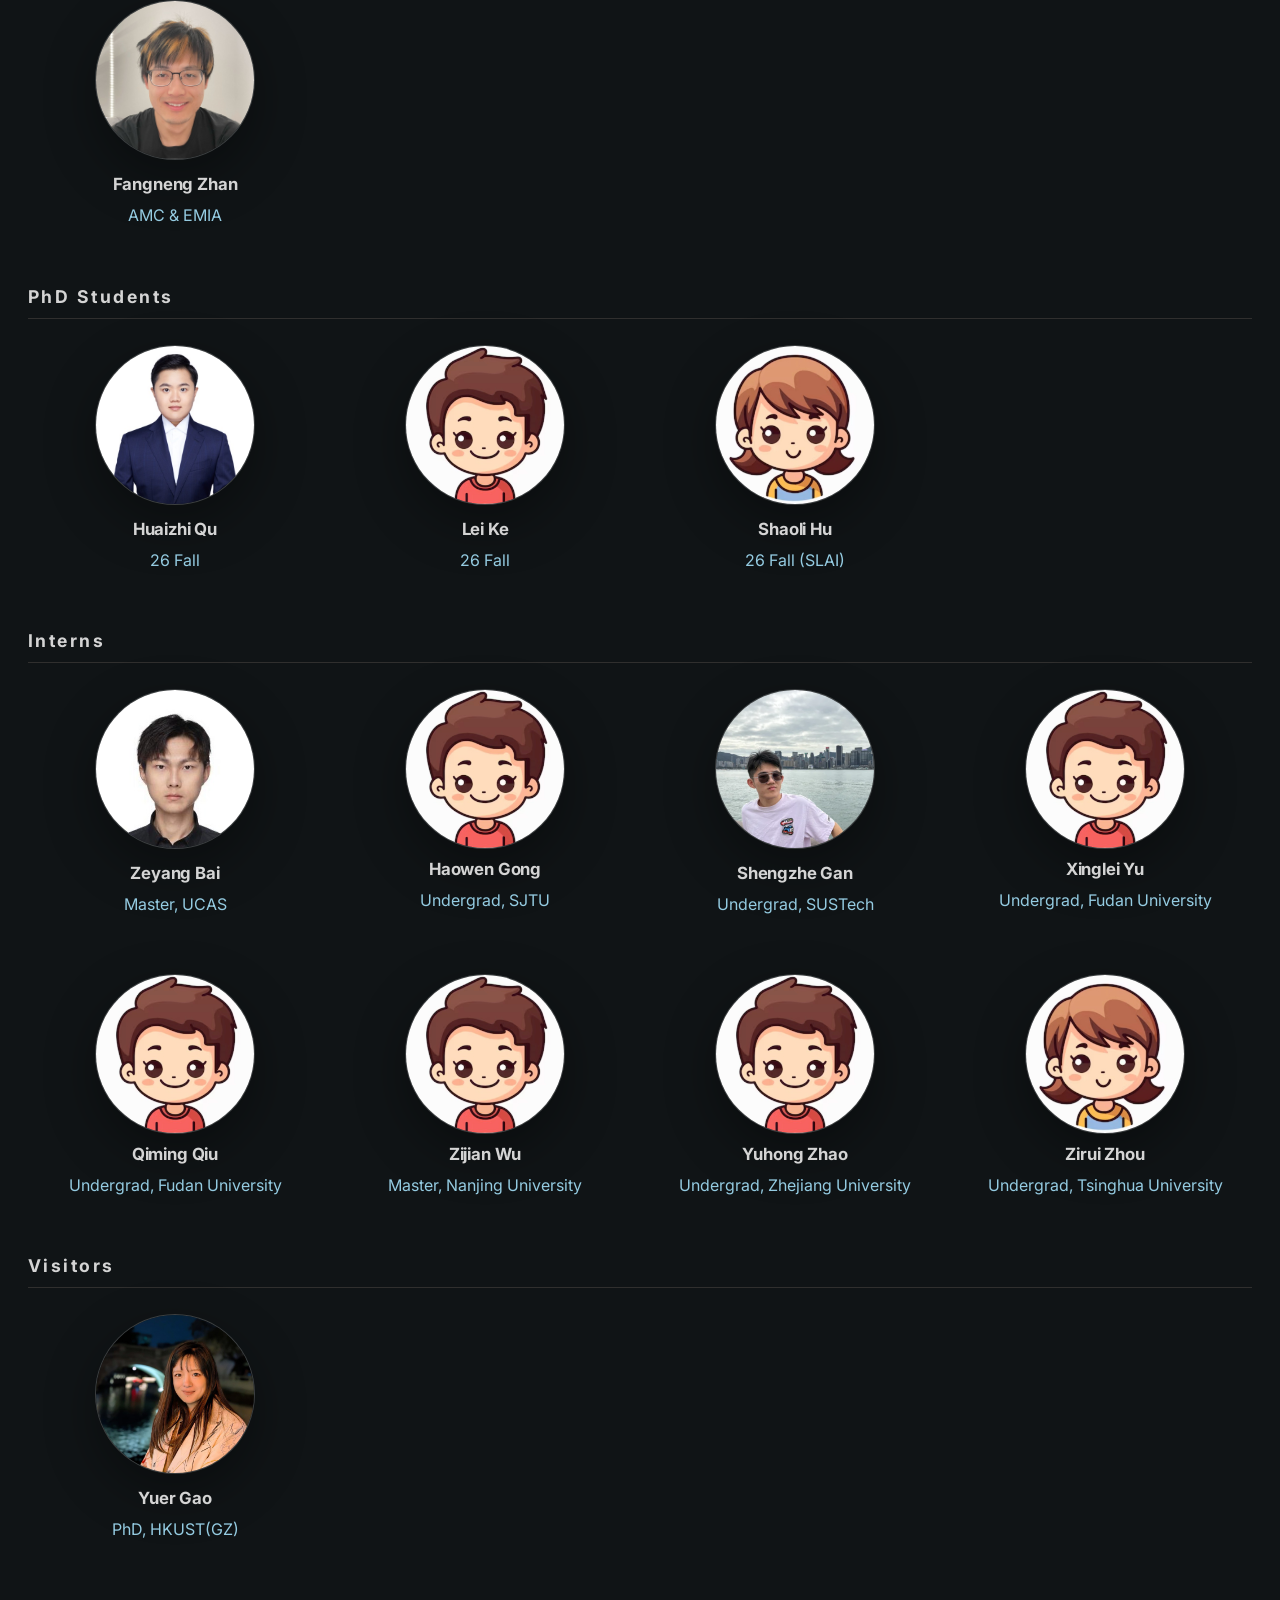
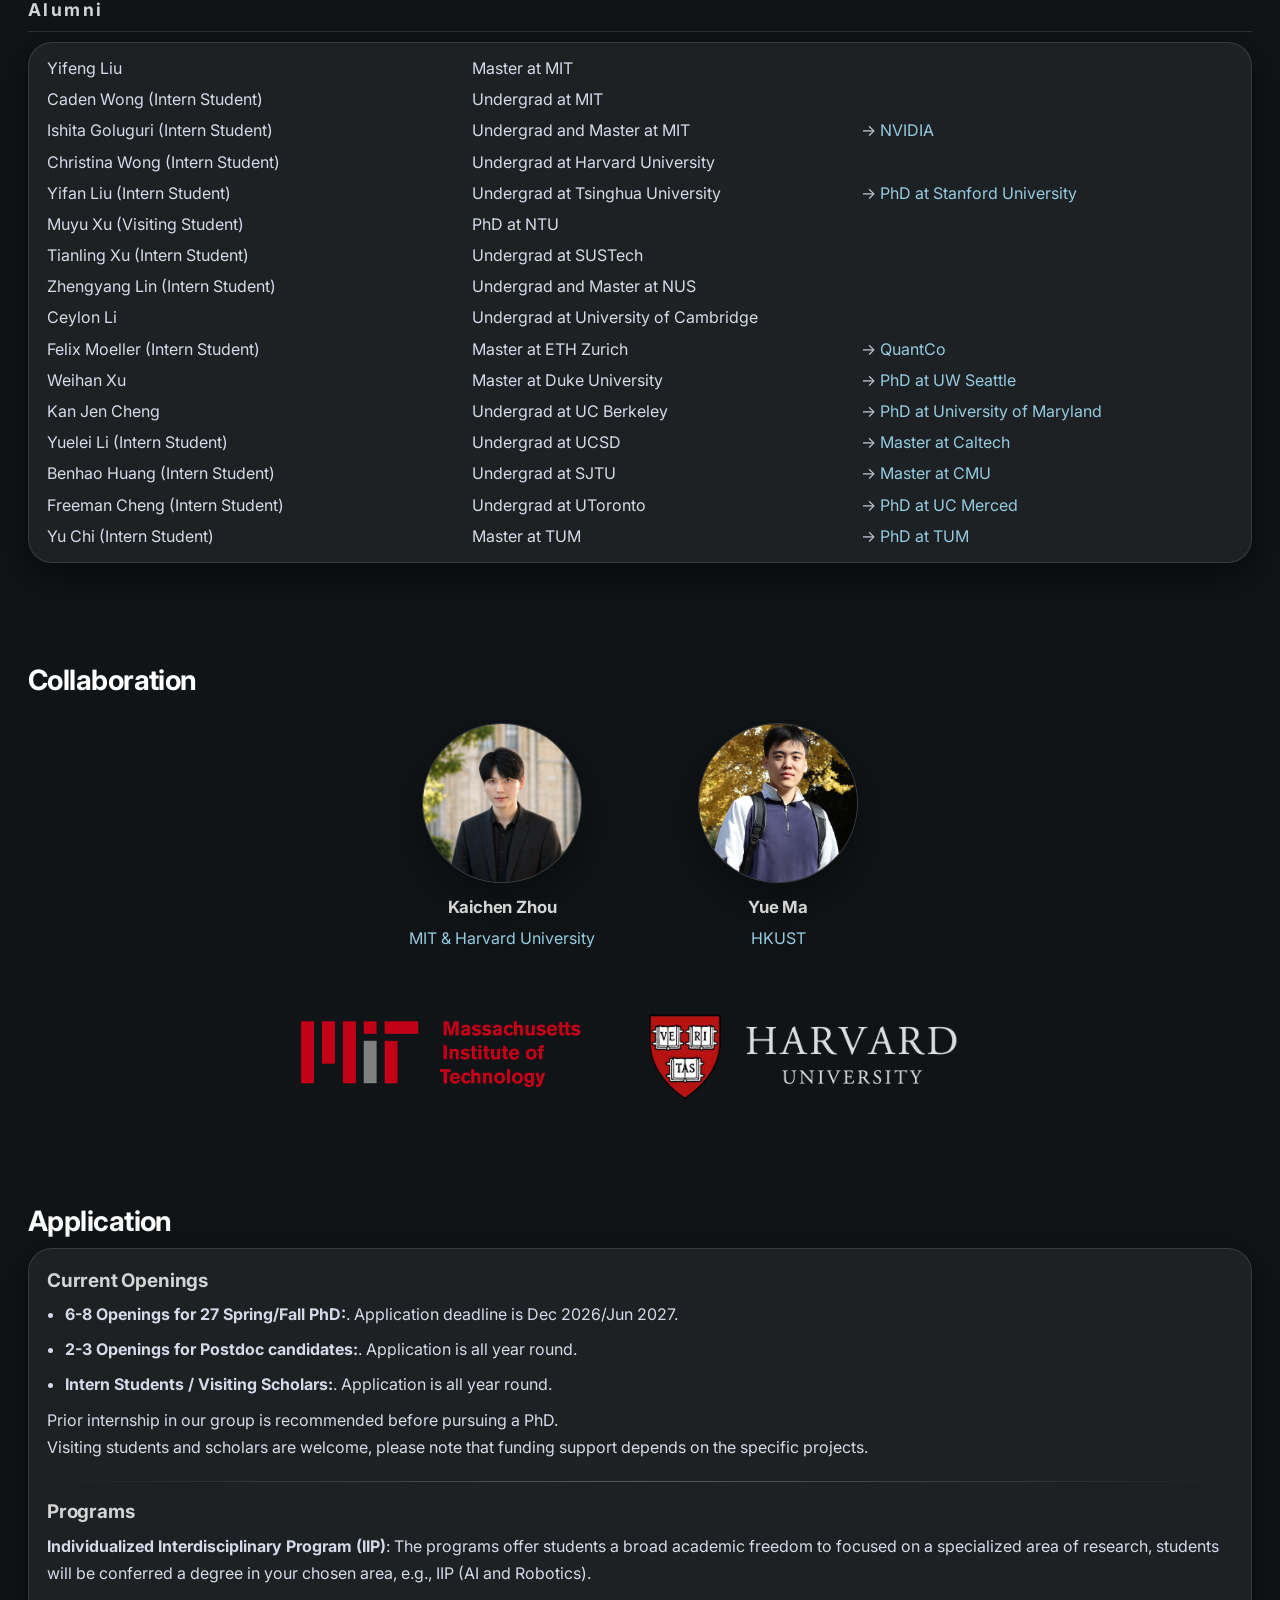
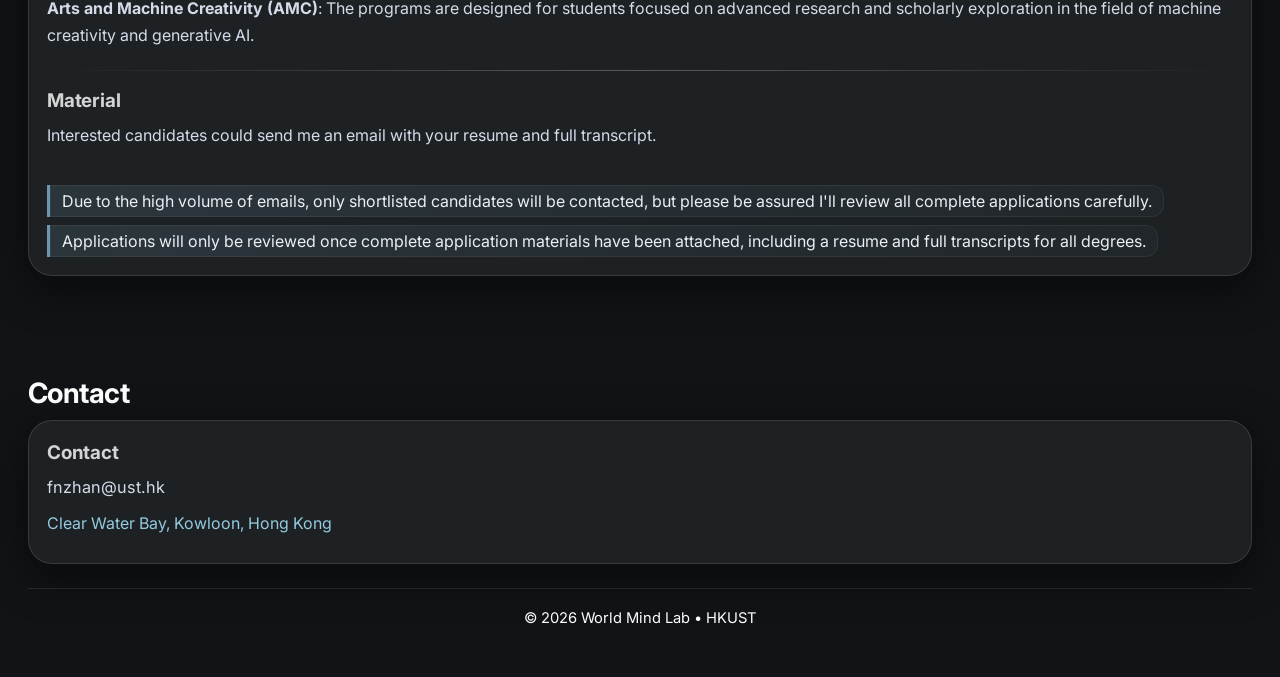
==== commit dac4fc93: "1" ====
--- a/index.html
+++ b/index.html
@@ -490,9 +490,13 @@
             <!-- <div class="opening-divider" aria-hidden="true"></div> -->
              <br>
 
-            <span class="application-highlight">Due to the high volume of emails, only shortlisted candidates will be contacted, 
-              but please be assured I'll review all the applications carefully.</span>
-
+            <span class="application-highlight">
+              Due to the high volume of emails, only shortlisted candidates will be contacted,
+              but please be assured I'll review all complete applications carefully.</span>
+
+            <span class="application-highlight">
+              Applications will only be reviewed once complete application materials have been attached, 
+              including a resume and full transcripts for all degrees.</span>
 
 
           </div>
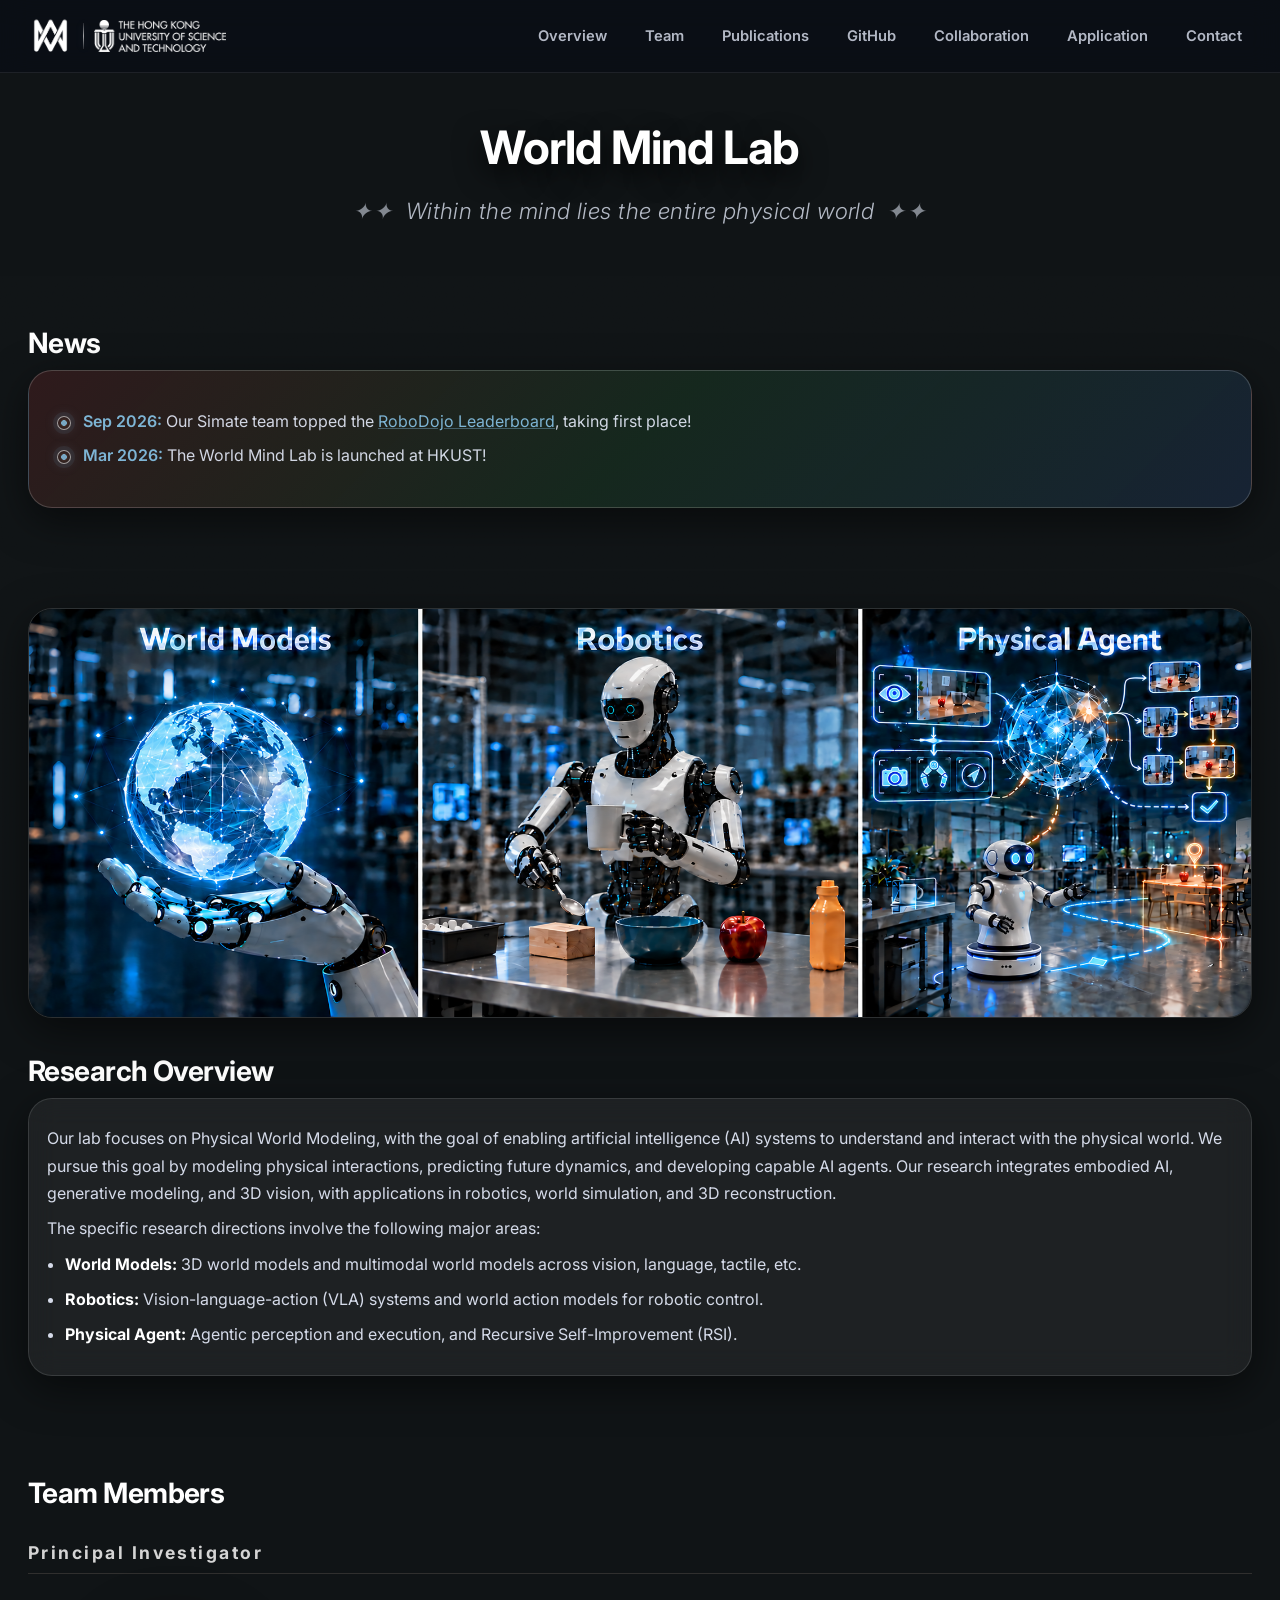
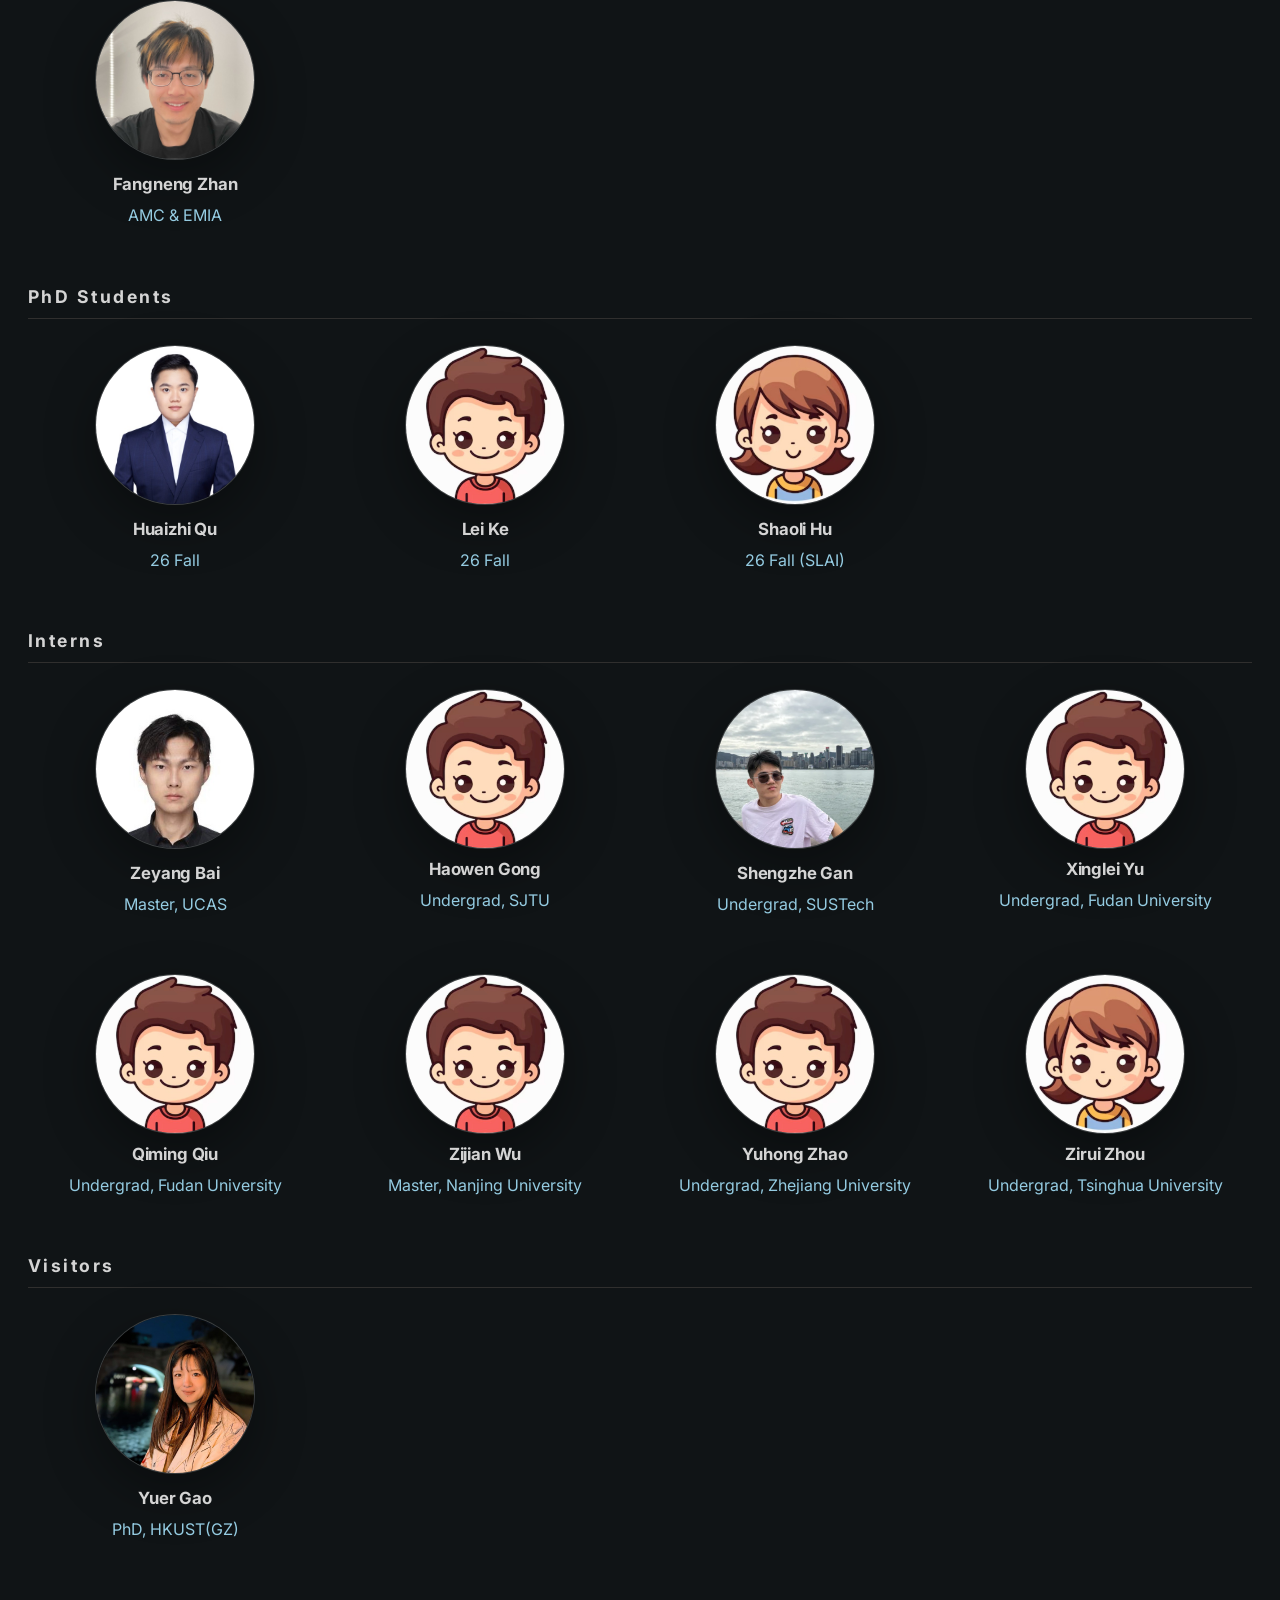
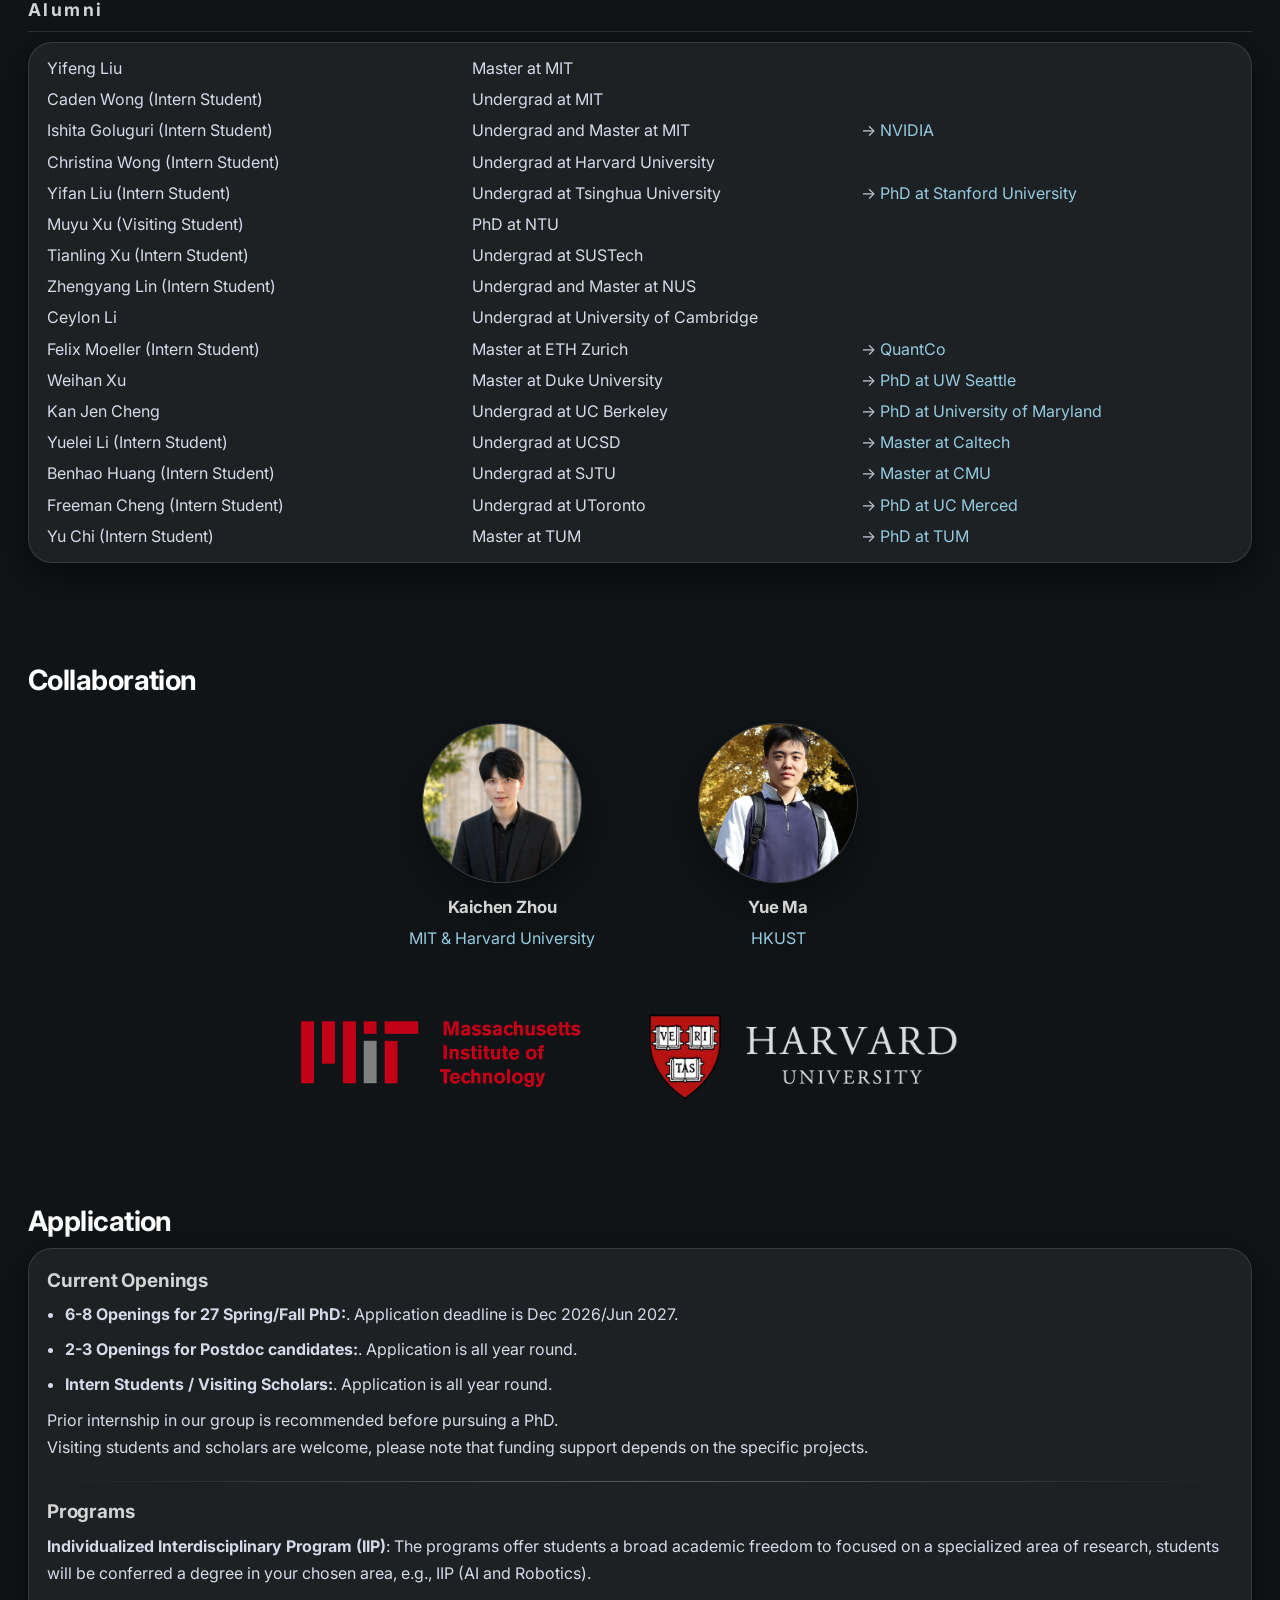
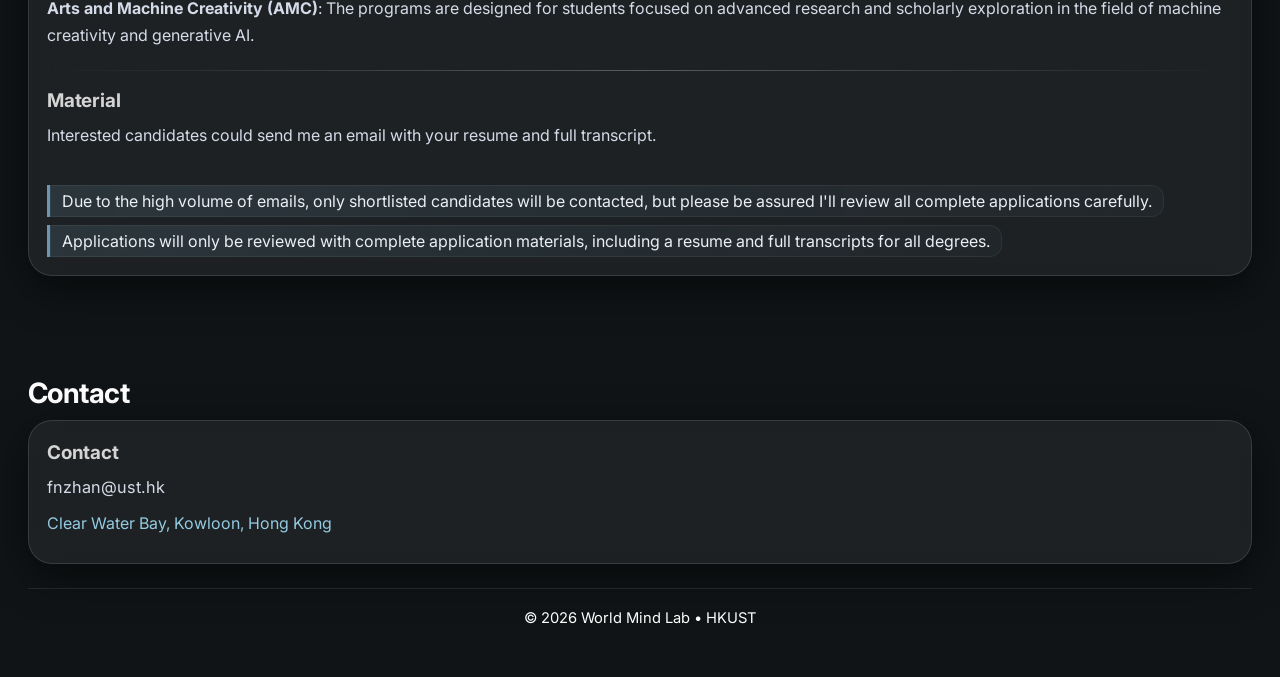
==== commit 191fb374: "Update index.html" ====
--- a/index.html
+++ b/index.html
@@ -495,7 +495,7 @@
               but please be assured I'll review all complete applications carefully.</span>
 
             <span class="application-highlight">
-              Applications will only be reviewed once complete application materials have been attached, 
+              Applications will only be reviewed with complete application materials, 
               including a resume and full transcripts for all degrees.</span>
 
 
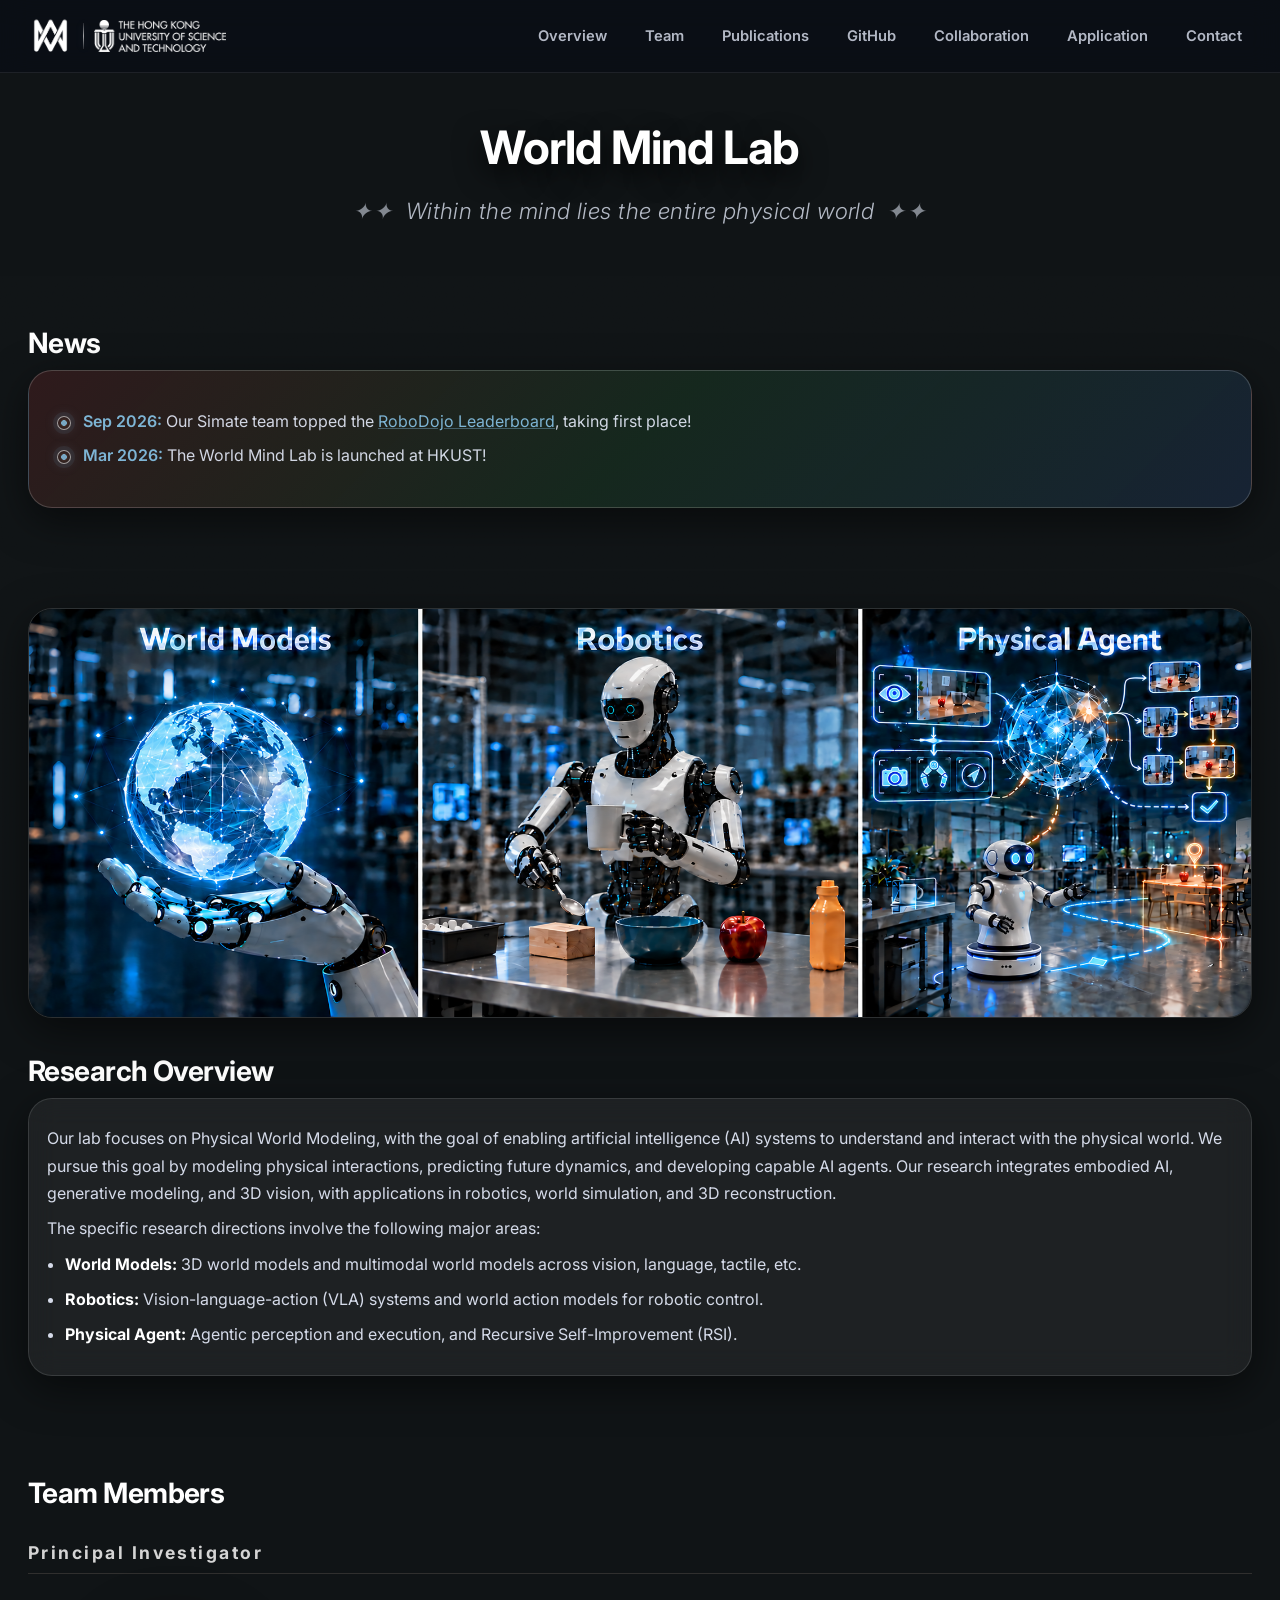
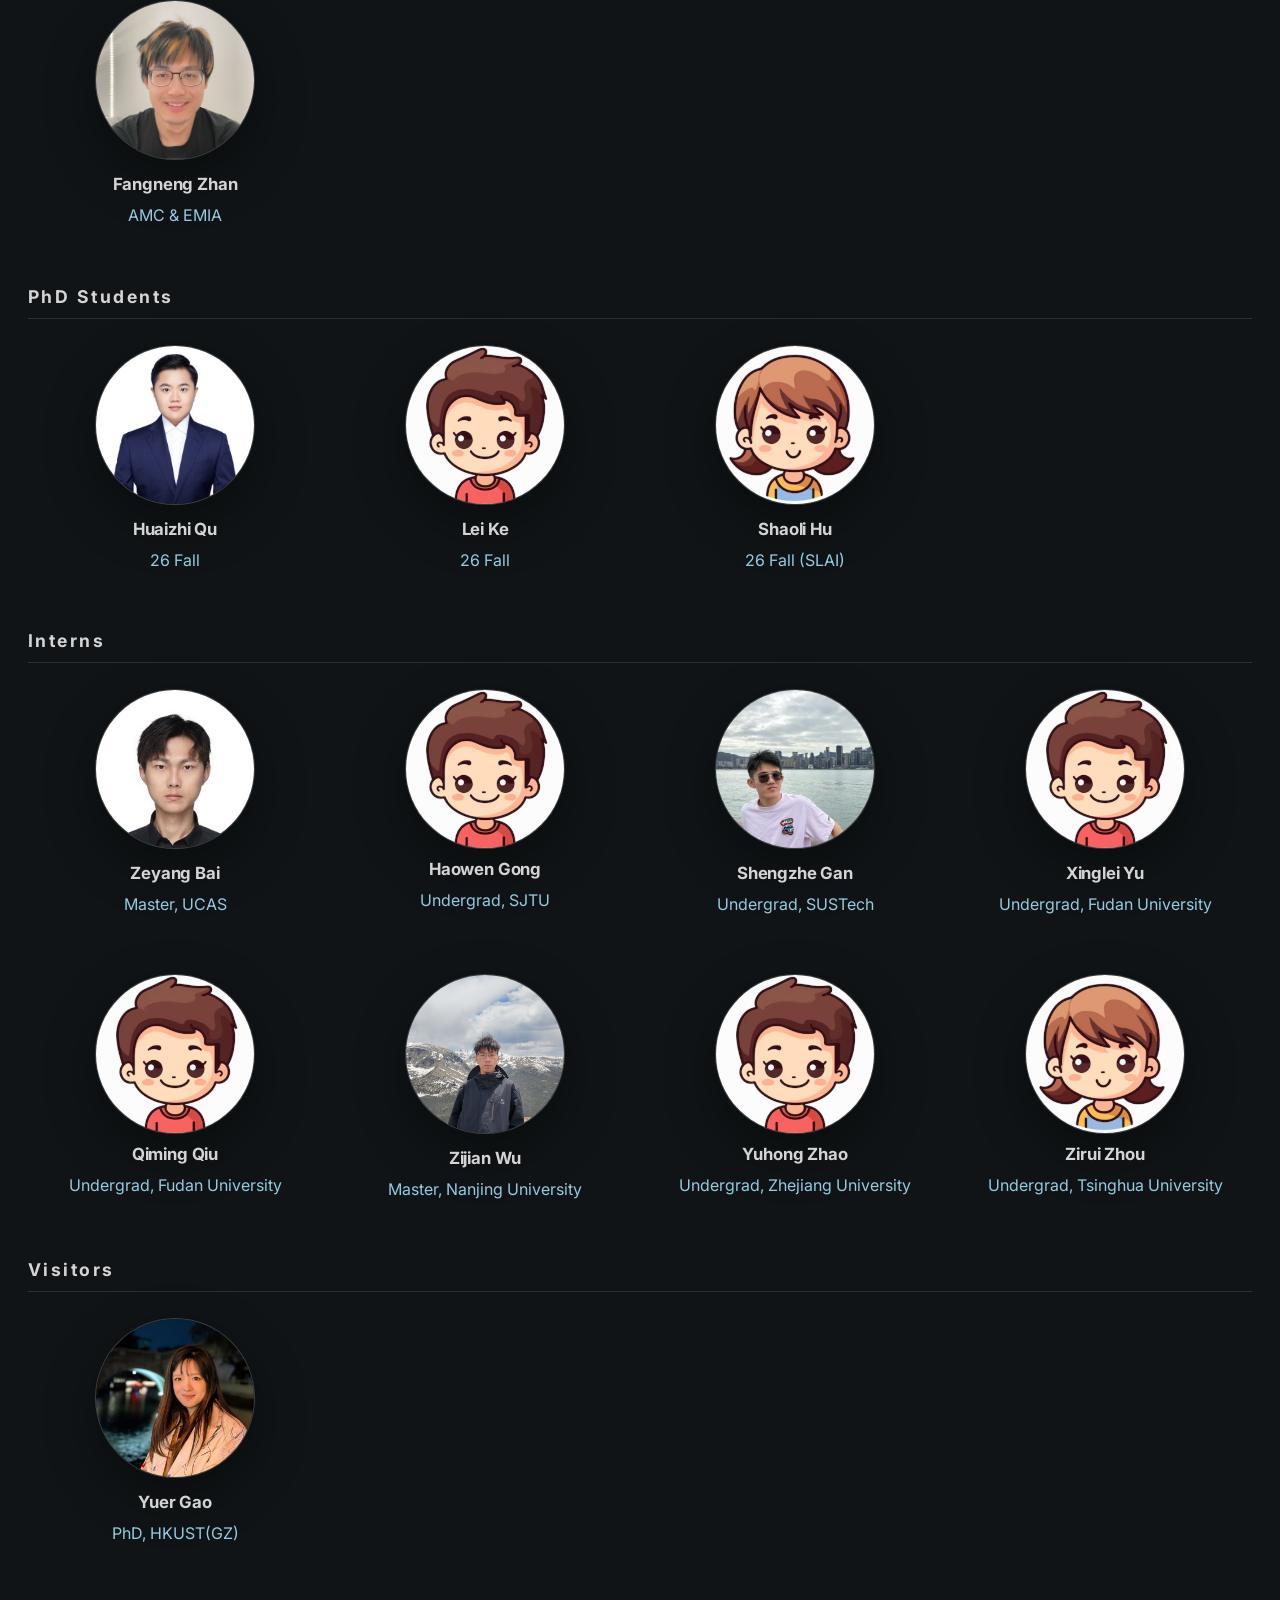
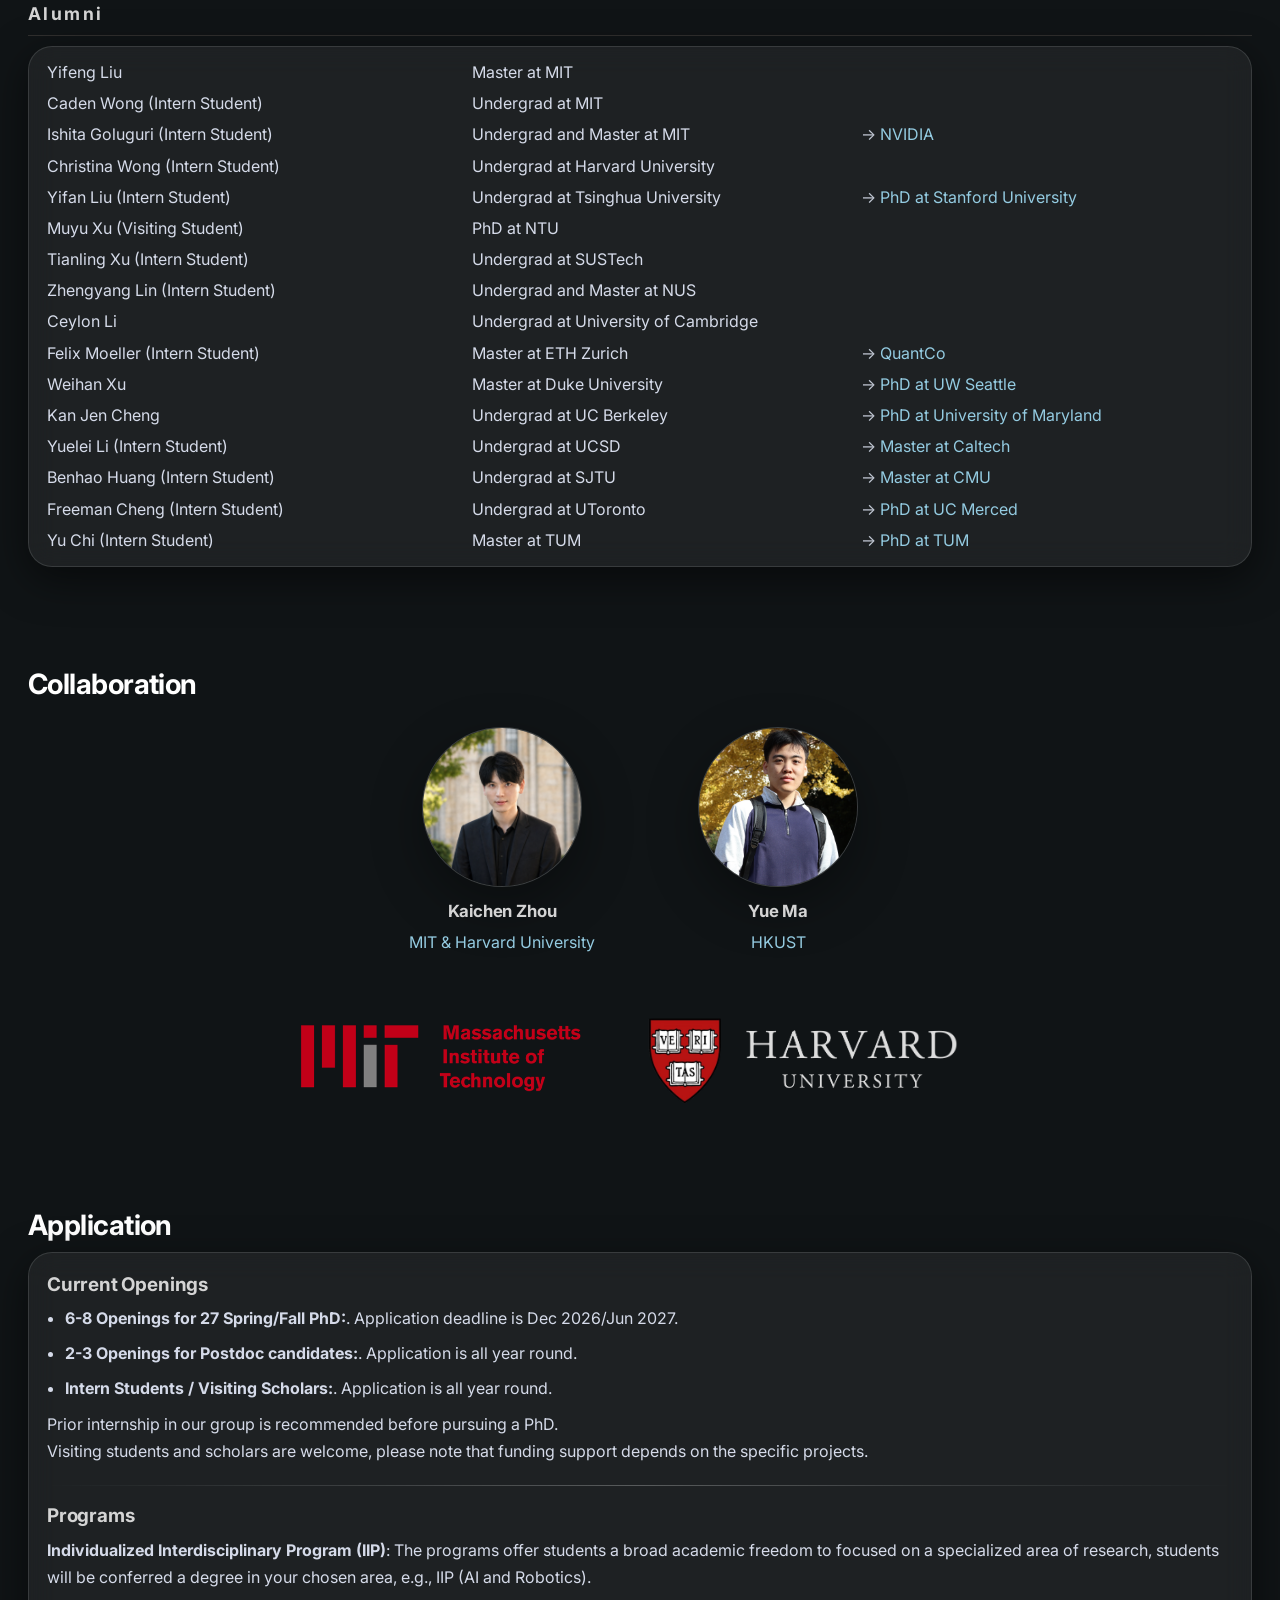
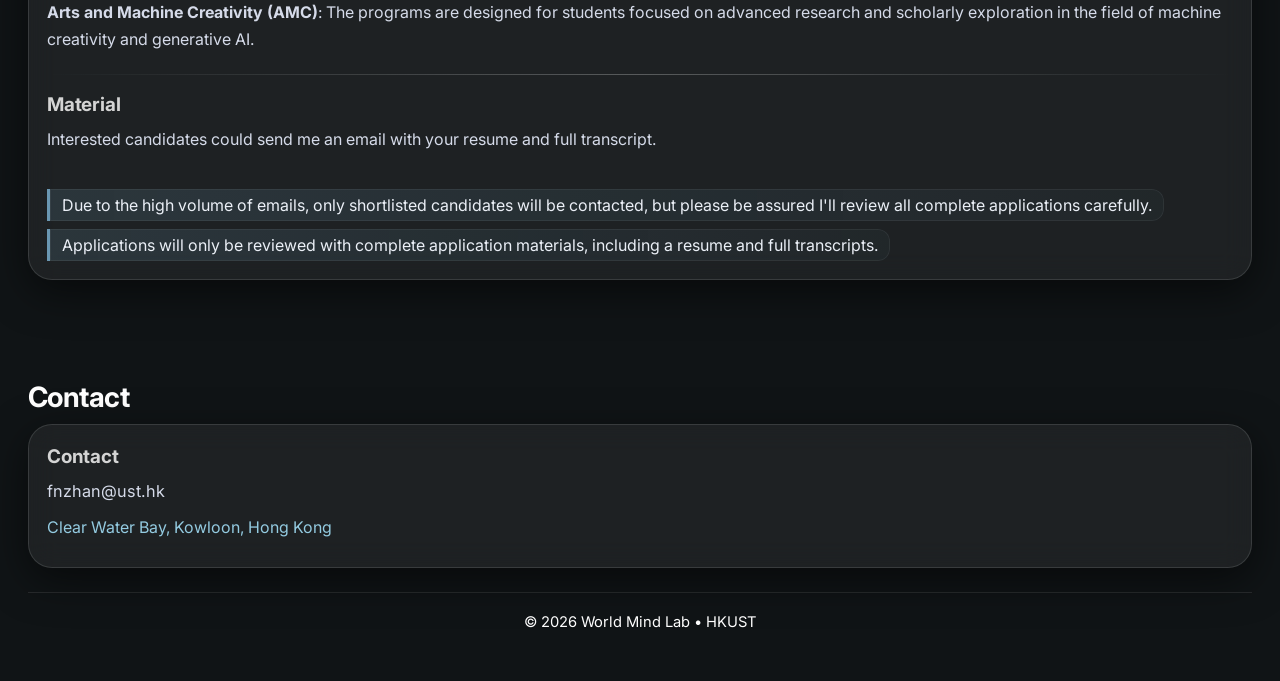
==== commit 69b86ea1: "1" ====
--- a/index.html
+++ b/index.html
@@ -225,7 +225,9 @@
 
           <article class="person-card reveal">
             <div class="avatar-wrap">
-              <img class="avatar" src="assets/members/boy.jpg" alt="Xinglei Yu">
+              <a href="https://spoil-ed.github.io/homepage/" target="_blank" rel="noopener noreferrer" aria-label="Xinglei Yu homepage">
+                <img class="avatar" src="assets/members/boy.jpg" alt="Xinglei Yu">
+              </a>
             </div>
             <div class="person-meta">
               <h3>Xinglei Yu</h3>
@@ -245,7 +247,9 @@
 
           <article class="person-card reveal">
             <div class="avatar-wrap">
-              <img class="avatar" src="assets/members/boy.jpg" alt="Zijian Wu">
+              <a href="https://zijian-wu.github.io/" target="_blank" rel="noopener noreferrer" aria-label="homepage">
+                <img class="avatar" src="assets/members/zijian.jpg" alt="Zijian Wu">
+              </a>
             </div>
             <div class="person-meta">
               <h3>Zijian Wu</h3>
@@ -496,7 +500,7 @@
 
             <span class="application-highlight">
               Applications will only be reviewed with complete application materials, 
-              including a resume and full transcripts for all degrees.</span>
+              including a resume and full transcripts.</span>
 
 
           </div>
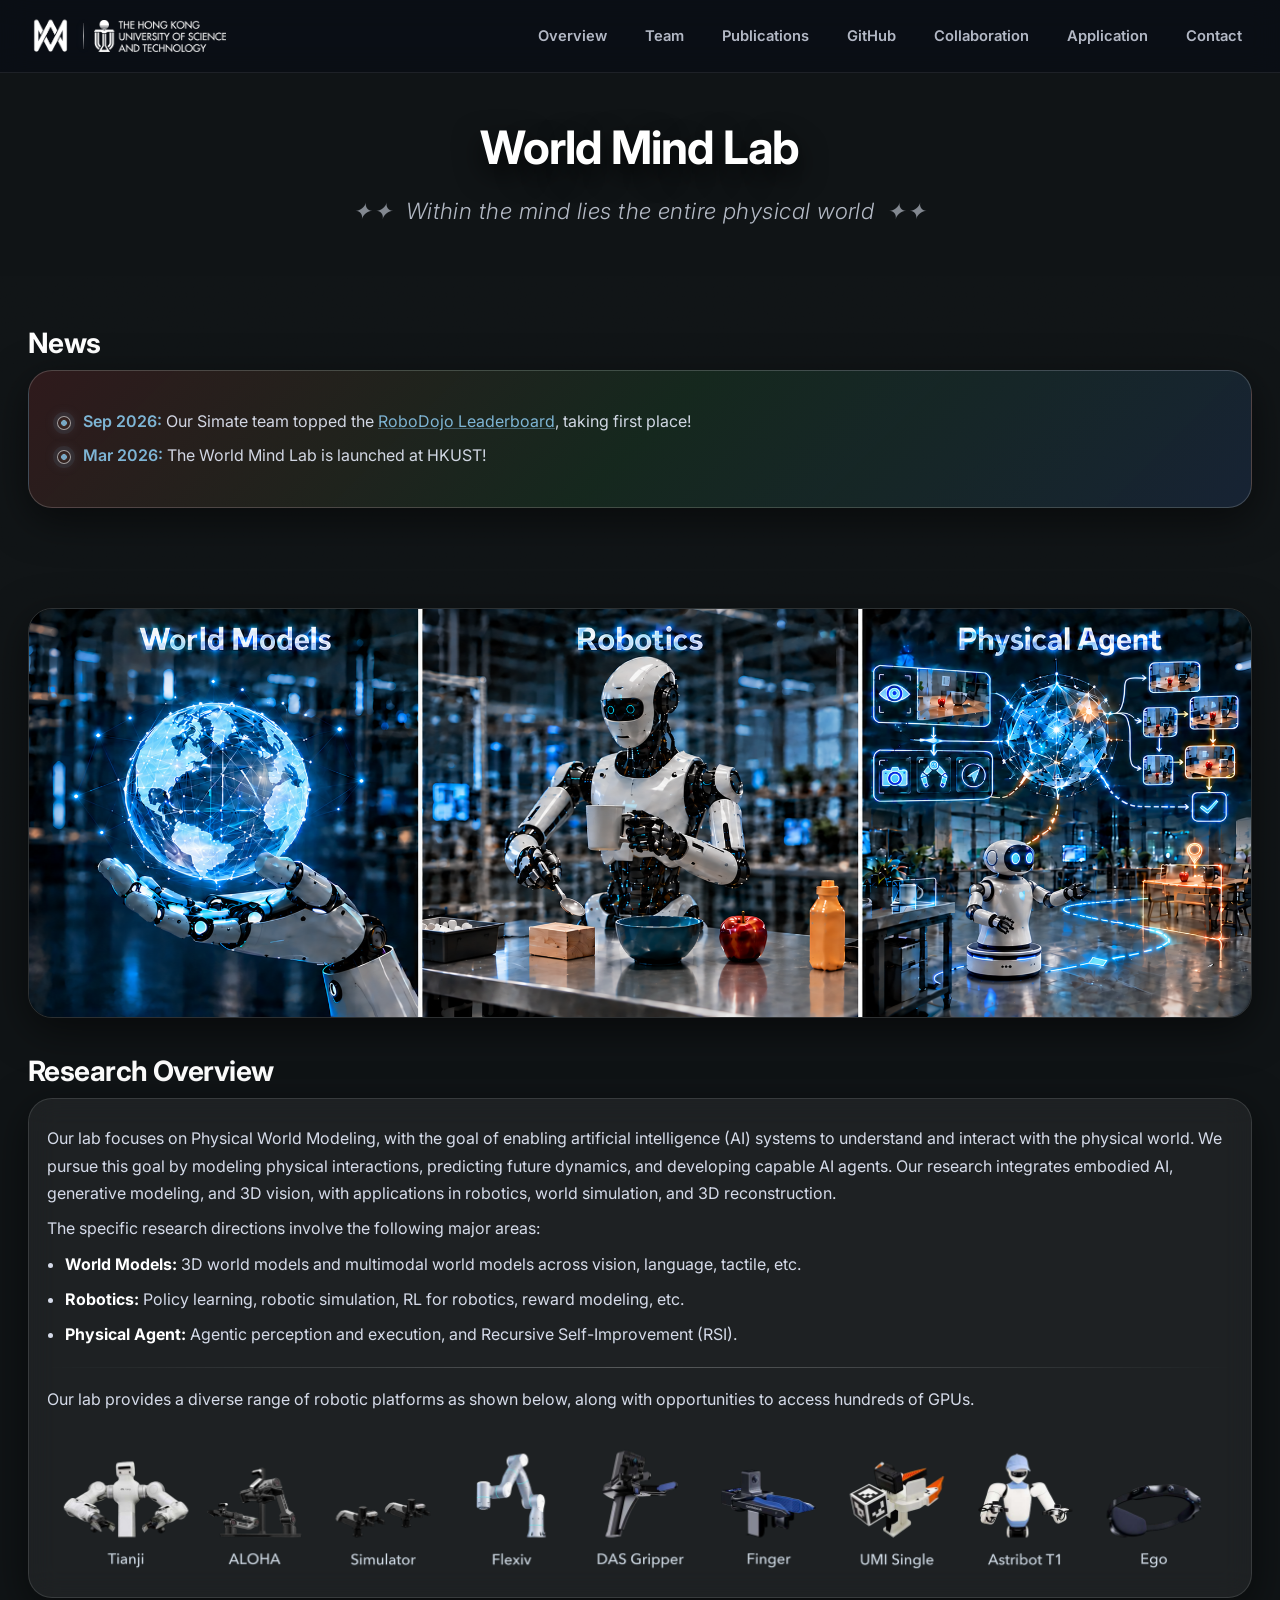
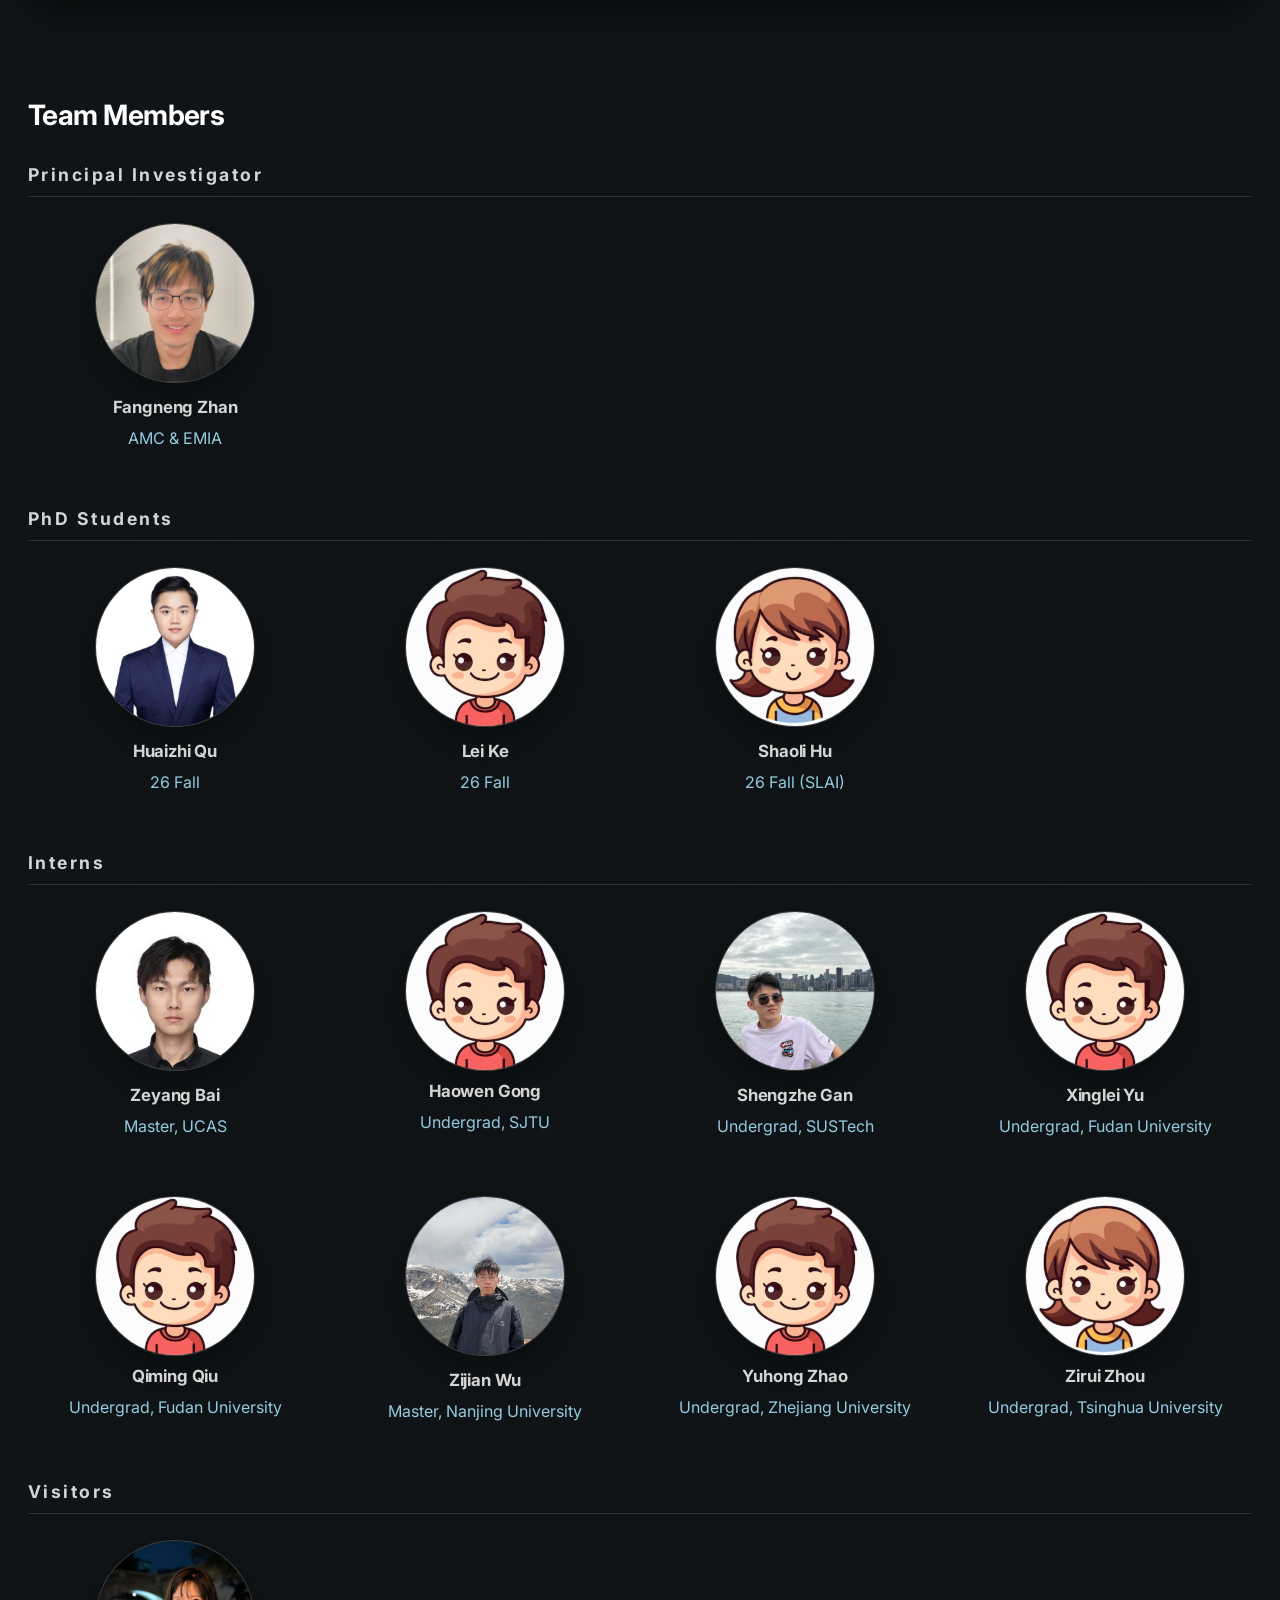
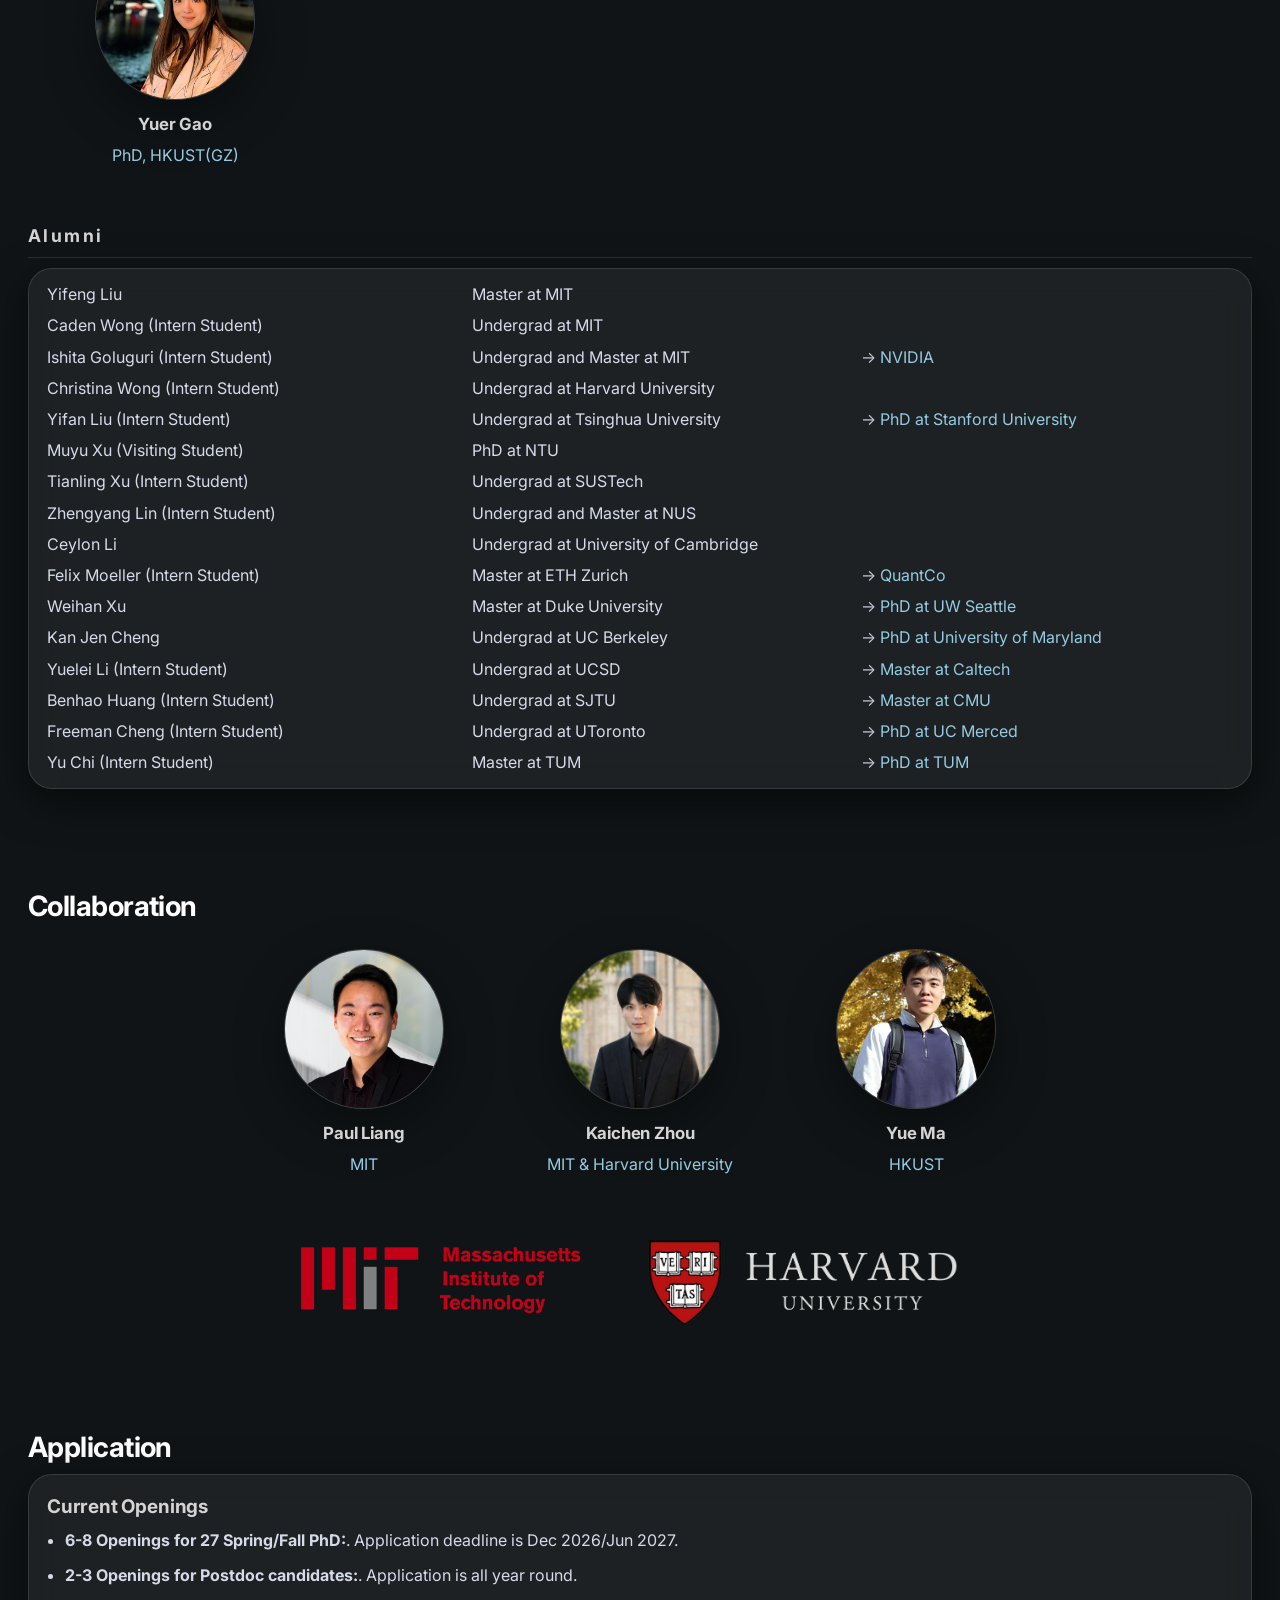
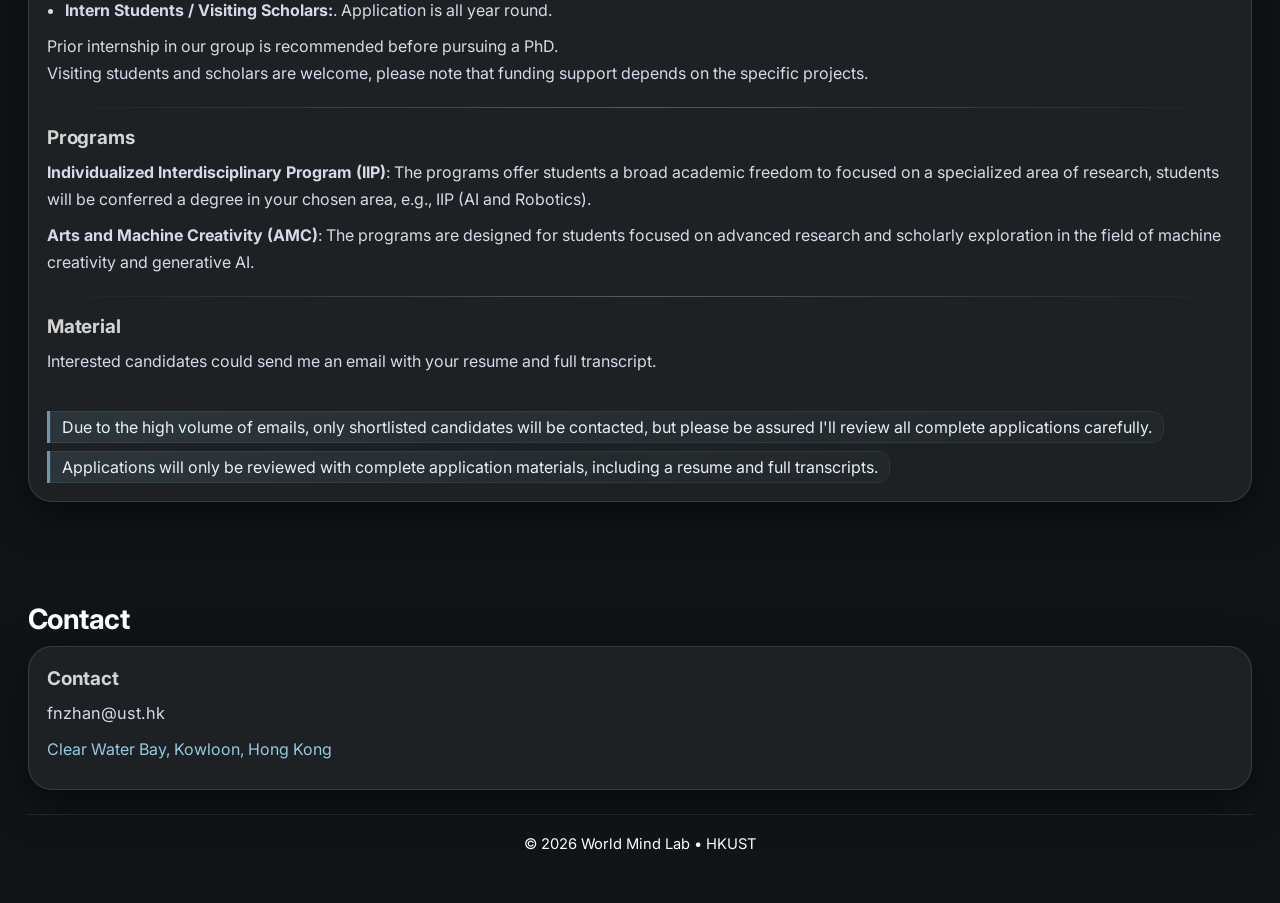
==== commit f9ff03be: "robots" ====
--- a/index.html
+++ b/index.html
@@ -112,9 +112,14 @@
             </p>
             <ul class="bullets">
               <li><strong>World Models:</strong> 3D world models and multimodal world models across vision, language, tactile, etc.</li>
-              <li><strong>Robotics:</strong> Vision-language-action (VLA) systems and world action models for robotic control.</li>
+              <li><strong>Robotics:</strong> Policy learning, robotic simulation, RL for robotics, reward modeling, etc.</li>
               <li><strong>Physical Agent:</strong> Agentic perception and execution, and Recursive Self-Improvement (RSI).</li>
             </ul>
+            <div class="opening-divider" aria-hidden="true"></div>
+            <p>
+              Our lab provides a diverse range of robotic platforms as shown below, along with opportunities to access hundreds of GPUs.
+            </p>
+            <img class="research-robots" src="assets/images/Robots.png" alt="Robotics research platforms" width="2400" height="320" loading="lazy">
           </div>
         </div>
       </div>
@@ -398,6 +403,18 @@
         </div>
 
         <div class="team-grid collaboration-people">
+          <article class="person-card reveal">
+            <div class="avatar-wrap">
+              <a href="https://pliang279.github.io/" target="_blank" rel="noopener noreferrer" aria-label="Paul Liang homepage">
+                <img class="avatar" src="assets/members/paul-liang.jpg" alt="Paul Liang">
+              </a>
+            </div>
+            <div class="person-meta">
+              <h3>Paul Liang</h3>
+              <p class="muted">MIT</p>
+            </div>
+          </article>
+
           <article class="person-card reveal">
             <div class="avatar-wrap">
               <a href="https://kaichen-z.github.io/" target="_blank" rel="noopener noreferrer" aria-label="Kaichen Zhou homepage">
--- a/style.css
+++ b/style.css
@@ -468,6 +468,12 @@
   height: auto;
 }
 
+.research-robots{
+  display: block;
+  width: 100%;
+  height: auto;
+}
+
 .grid-2{
   display:grid;
   grid-template-columns: 1fr 1fr;
@@ -714,7 +720,7 @@
 
 
 .team-grid.collaboration-people{
-  grid-template-columns: repeat(2, minmax(0, 260px));
+  grid-template-columns: repeat(3, minmax(0, 260px));
   justify-content: center;
 }
 
@@ -842,6 +848,7 @@
   .nav-open .nav-links{ display:flex; }
   .nav-links a{ width:100%; text-align:center; }
   .team-grid{ grid-template-columns: 1fr; }
+  .team-grid.collaboration-people{ grid-template-columns: minmax(0, 260px); }
   .alumni-list li{
     grid-template-columns: 1fr;
     gap: 4px;
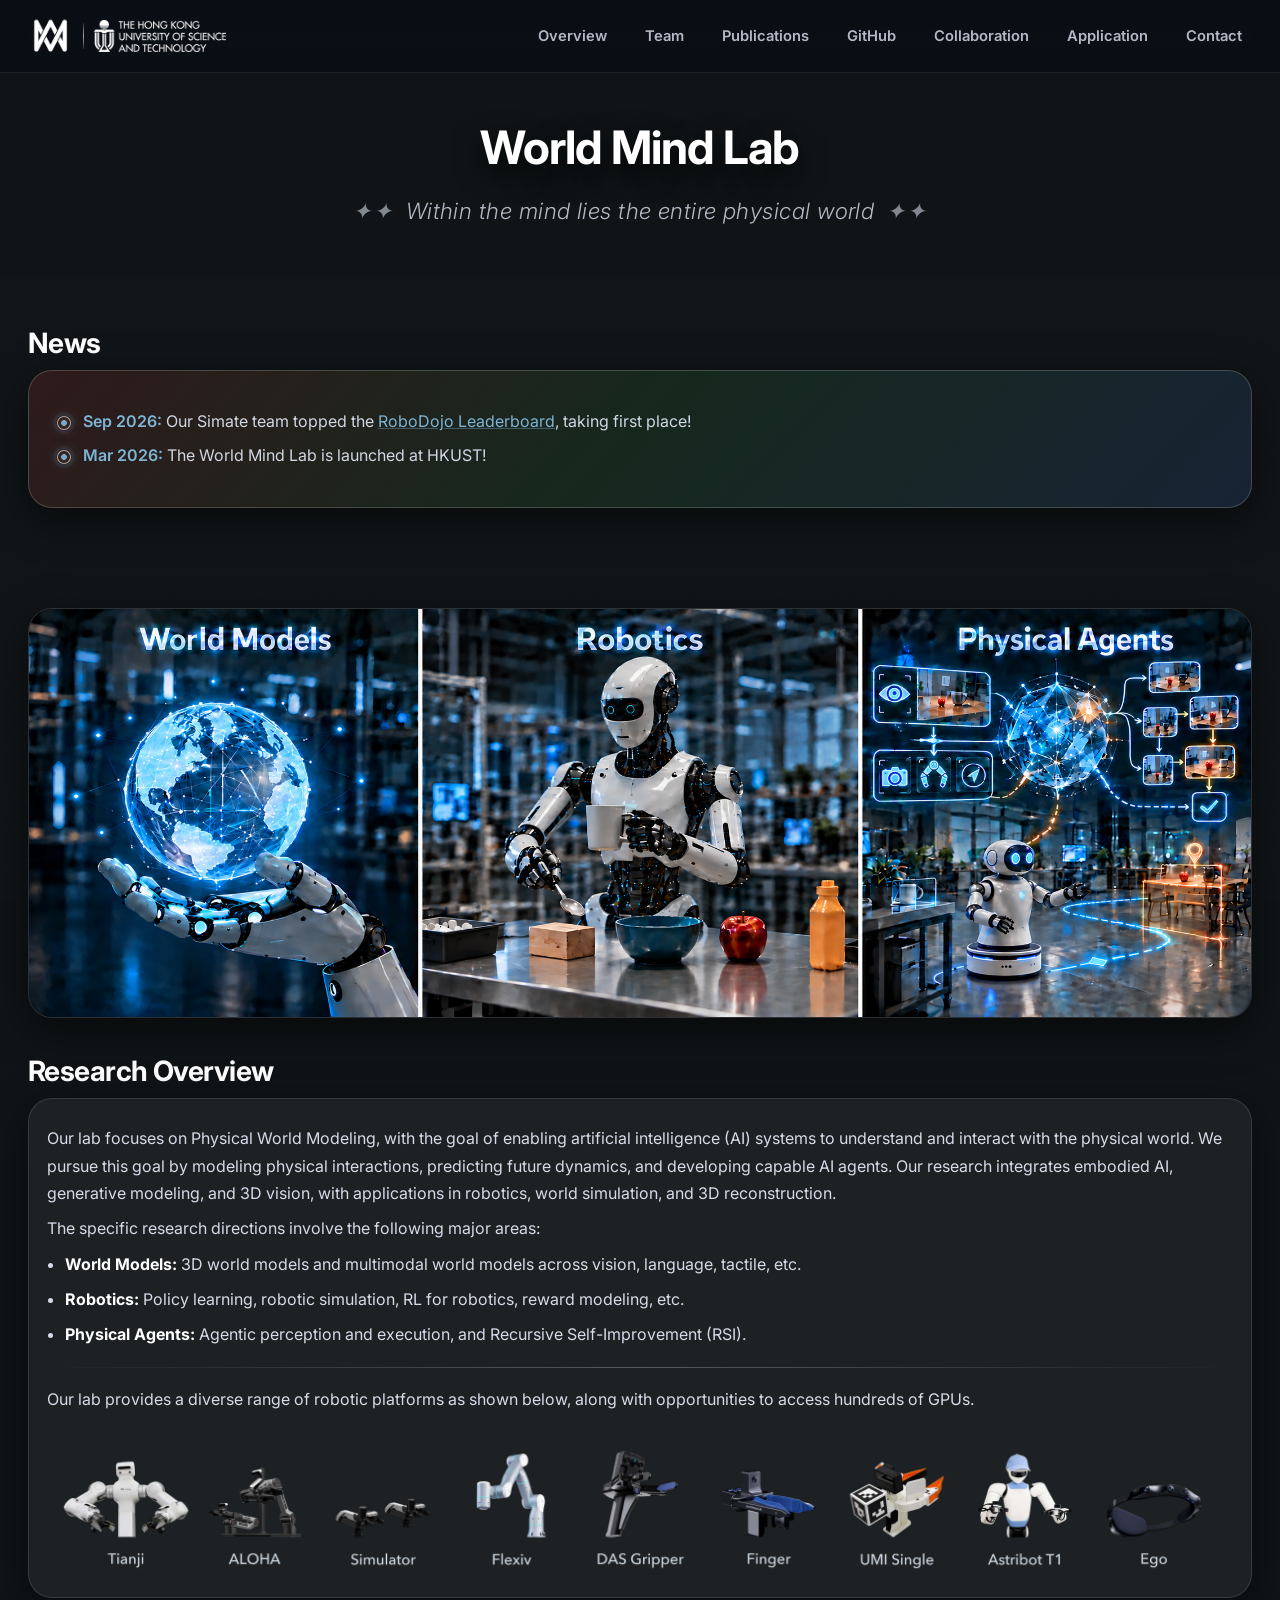
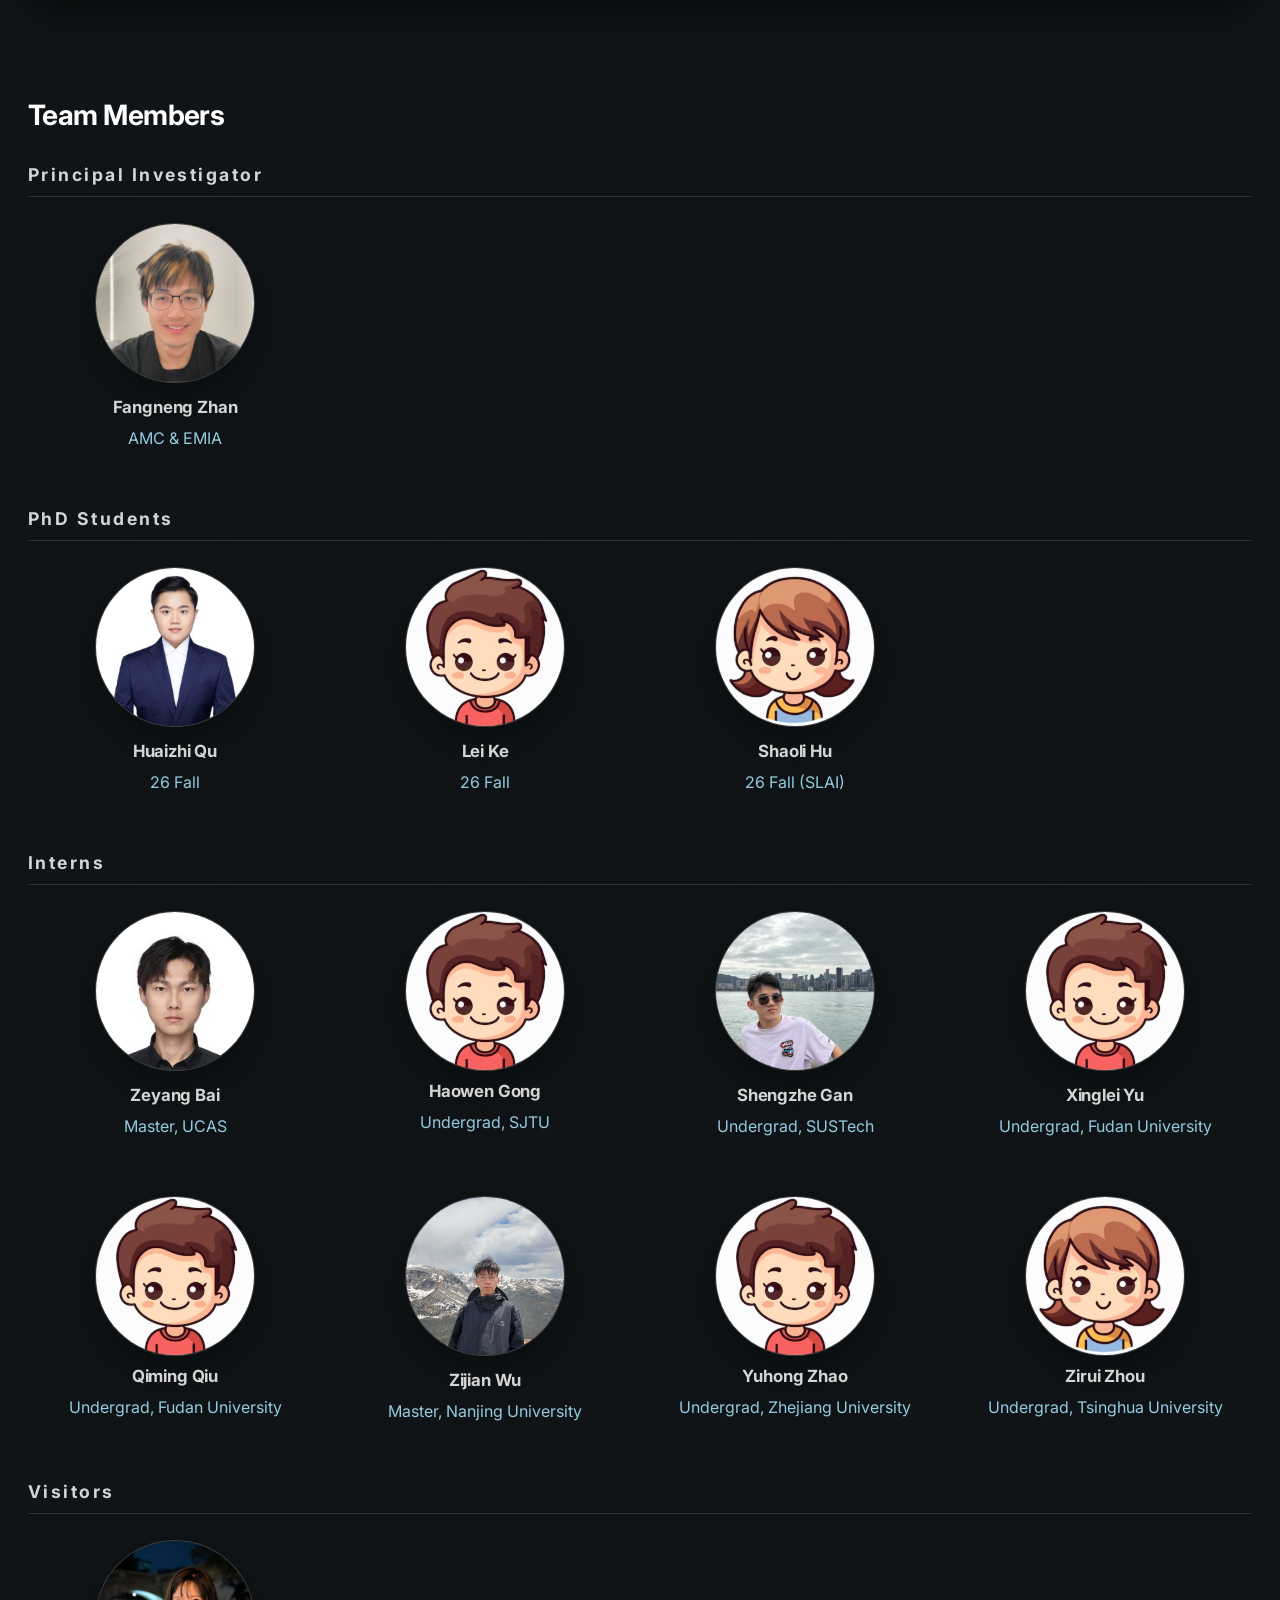
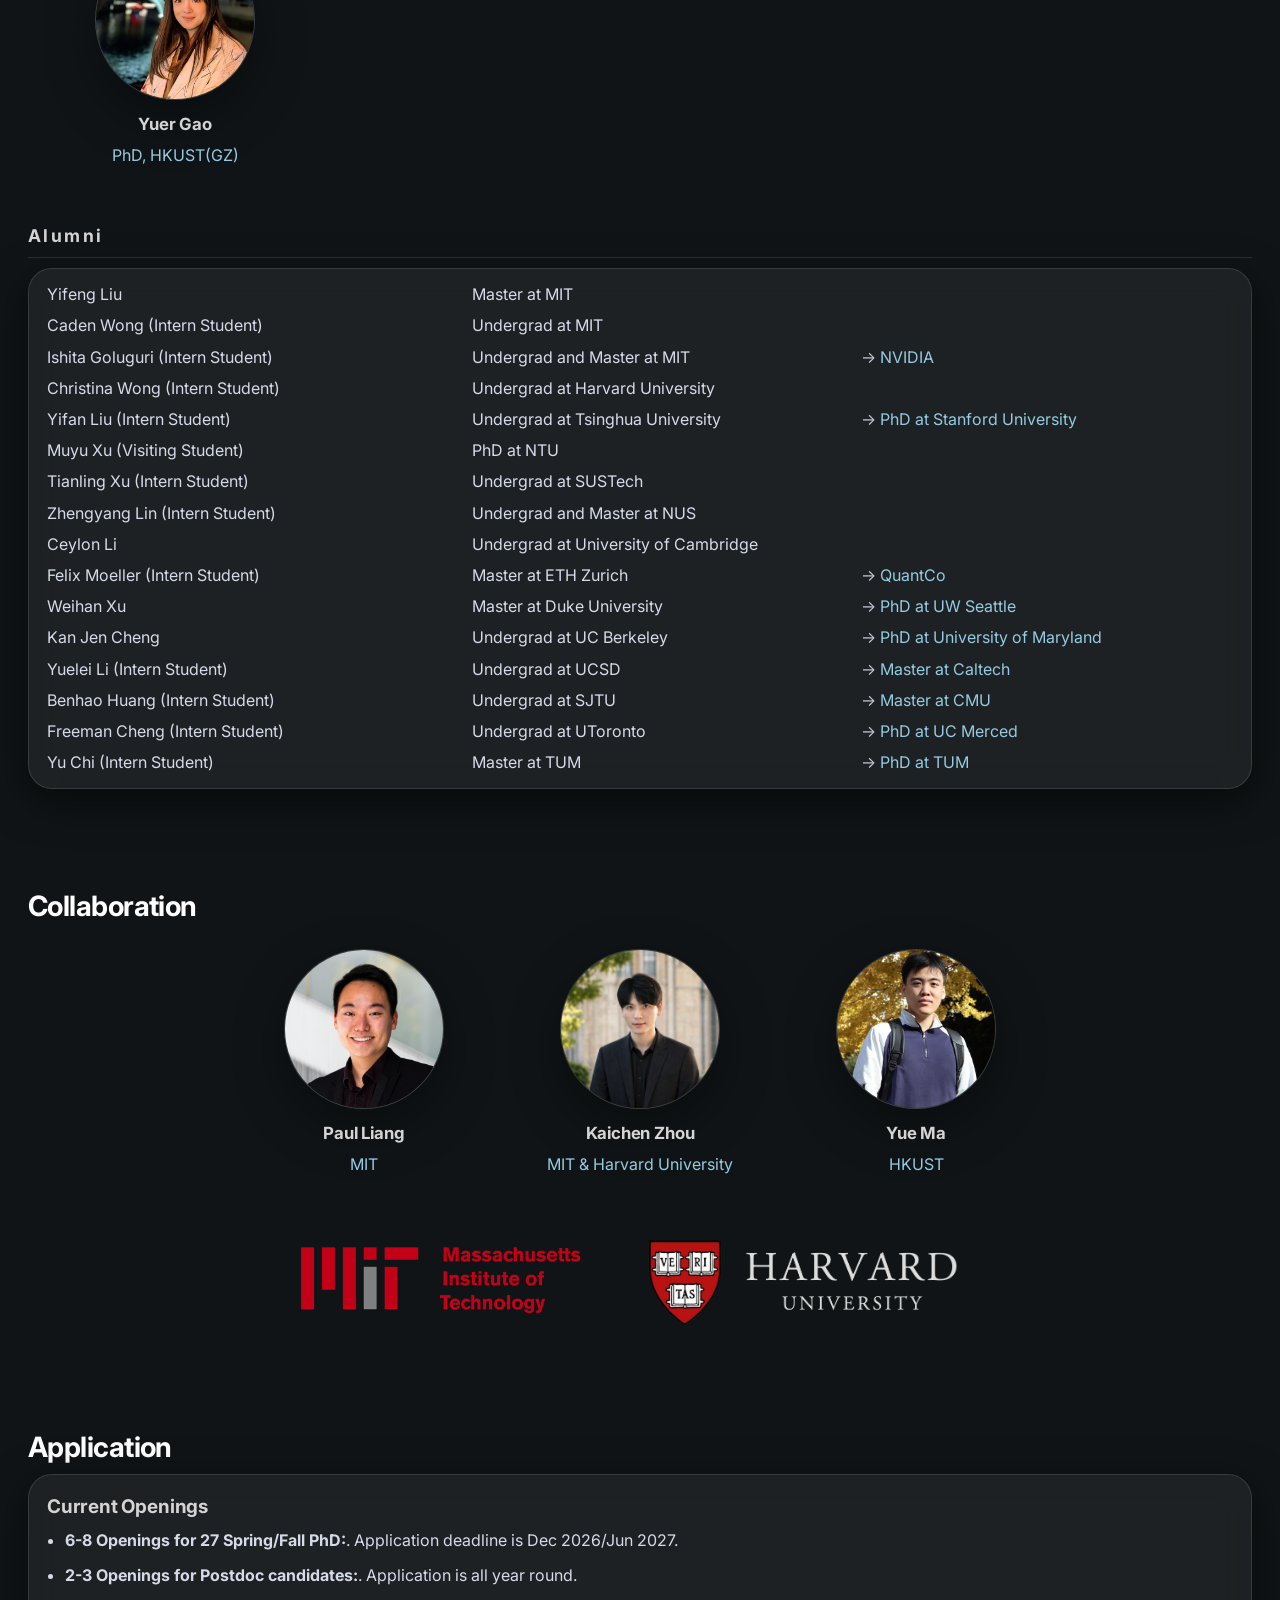
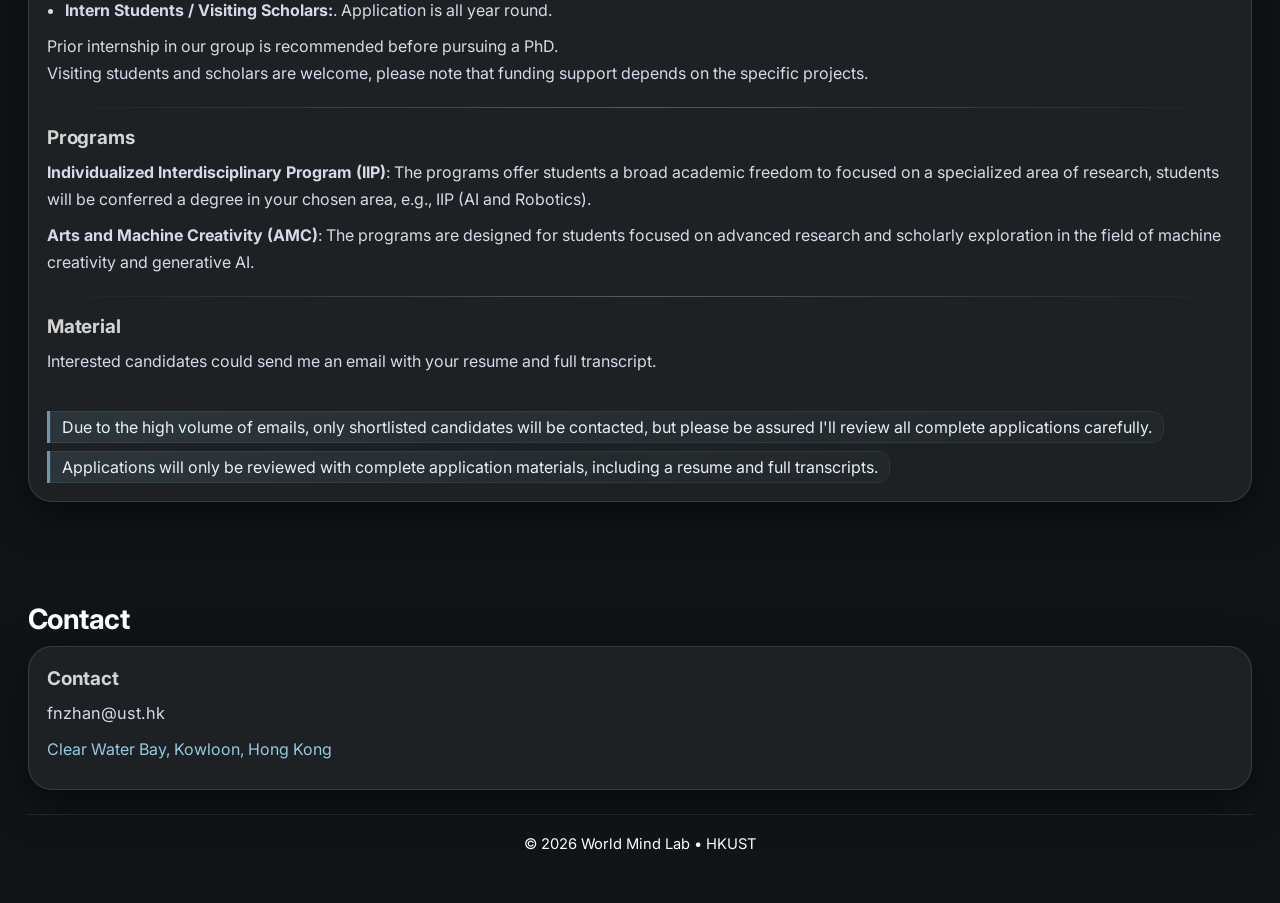
==== commit aad67897: "fix" ====
--- a/index.html
+++ b/index.html
@@ -113,7 +113,7 @@
             <ul class="bullets">
               <li><strong>World Models:</strong> 3D world models and multimodal world models across vision, language, tactile, etc.</li>
               <li><strong>Robotics:</strong> Policy learning, robotic simulation, RL for robotics, reward modeling, etc.</li>
-              <li><strong>Physical Agent:</strong> Agentic perception and execution, and Recursive Self-Improvement (RSI).</li>
+              <li><strong>Physical Agents:</strong> Agentic perception and execution, and Recursive Self-Improvement (RSI).</li>
             </ul>
             <div class="opening-divider" aria-hidden="true"></div>
             <p>
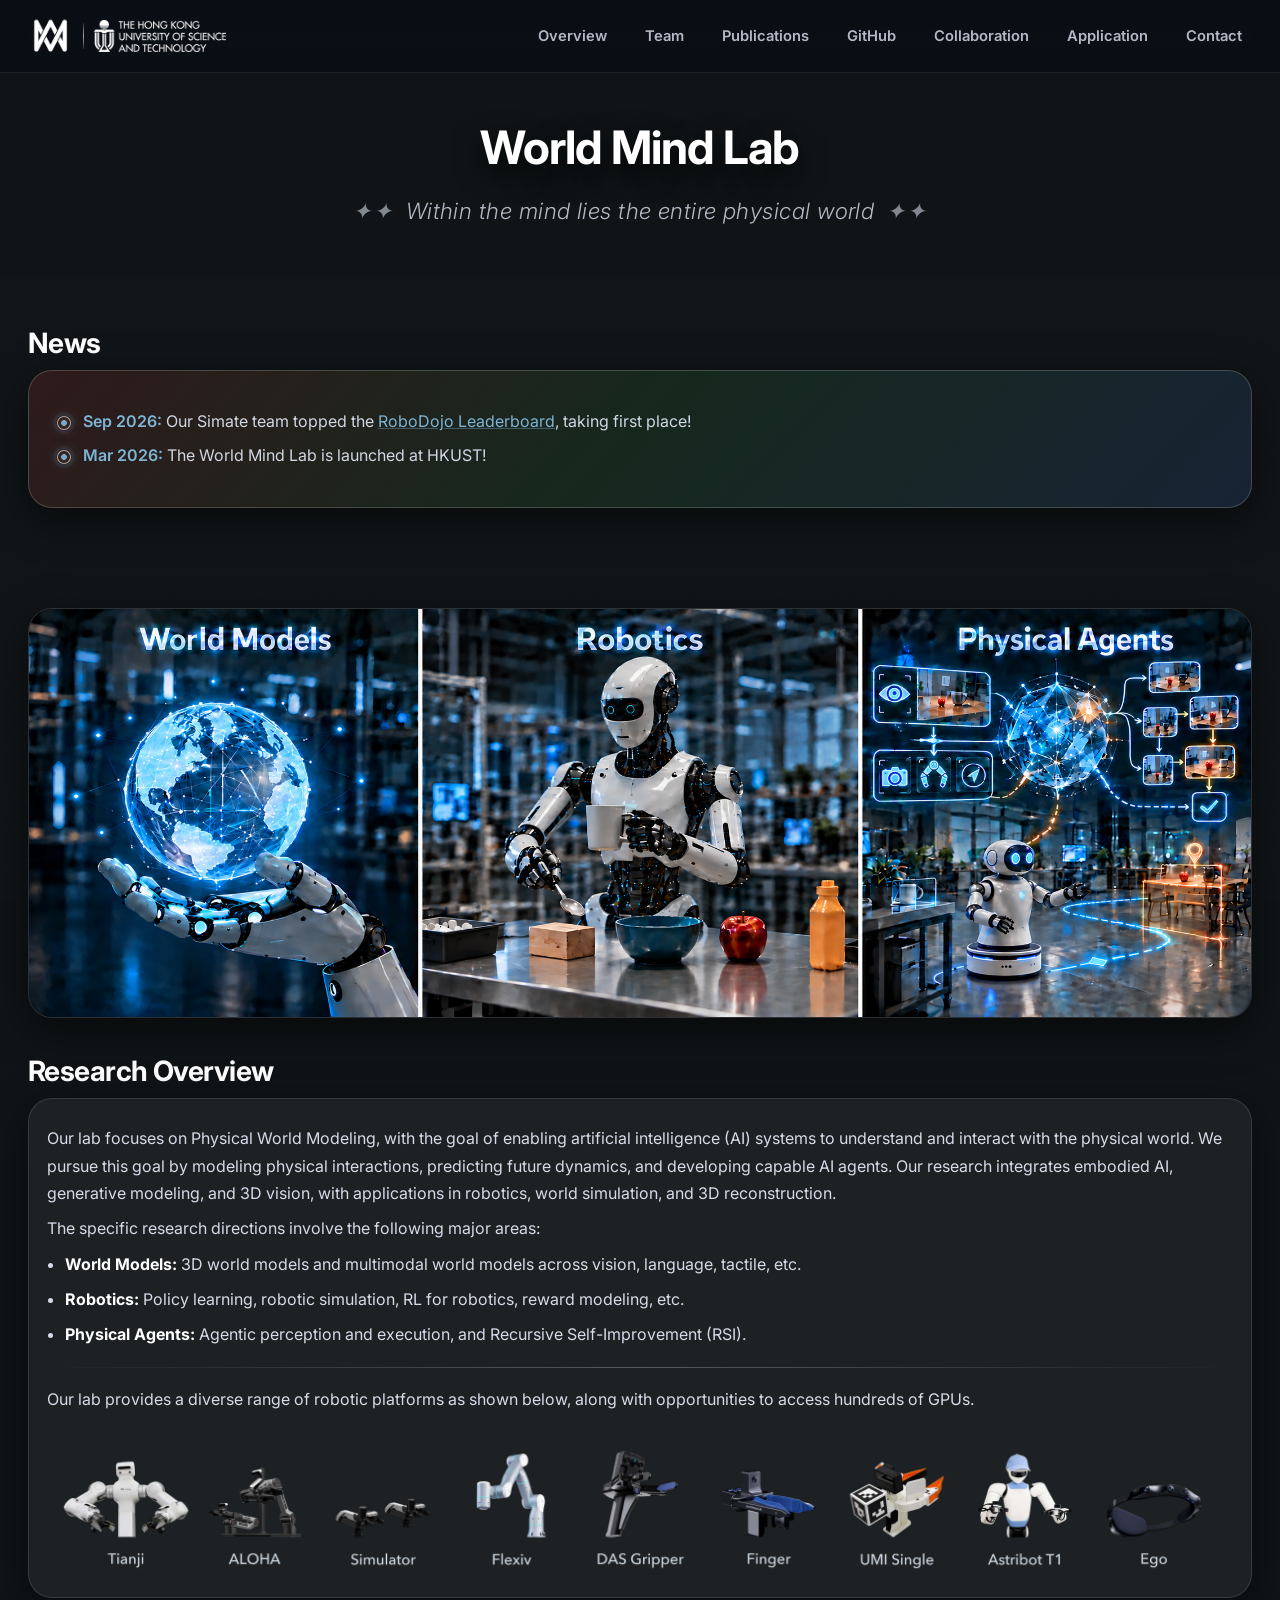
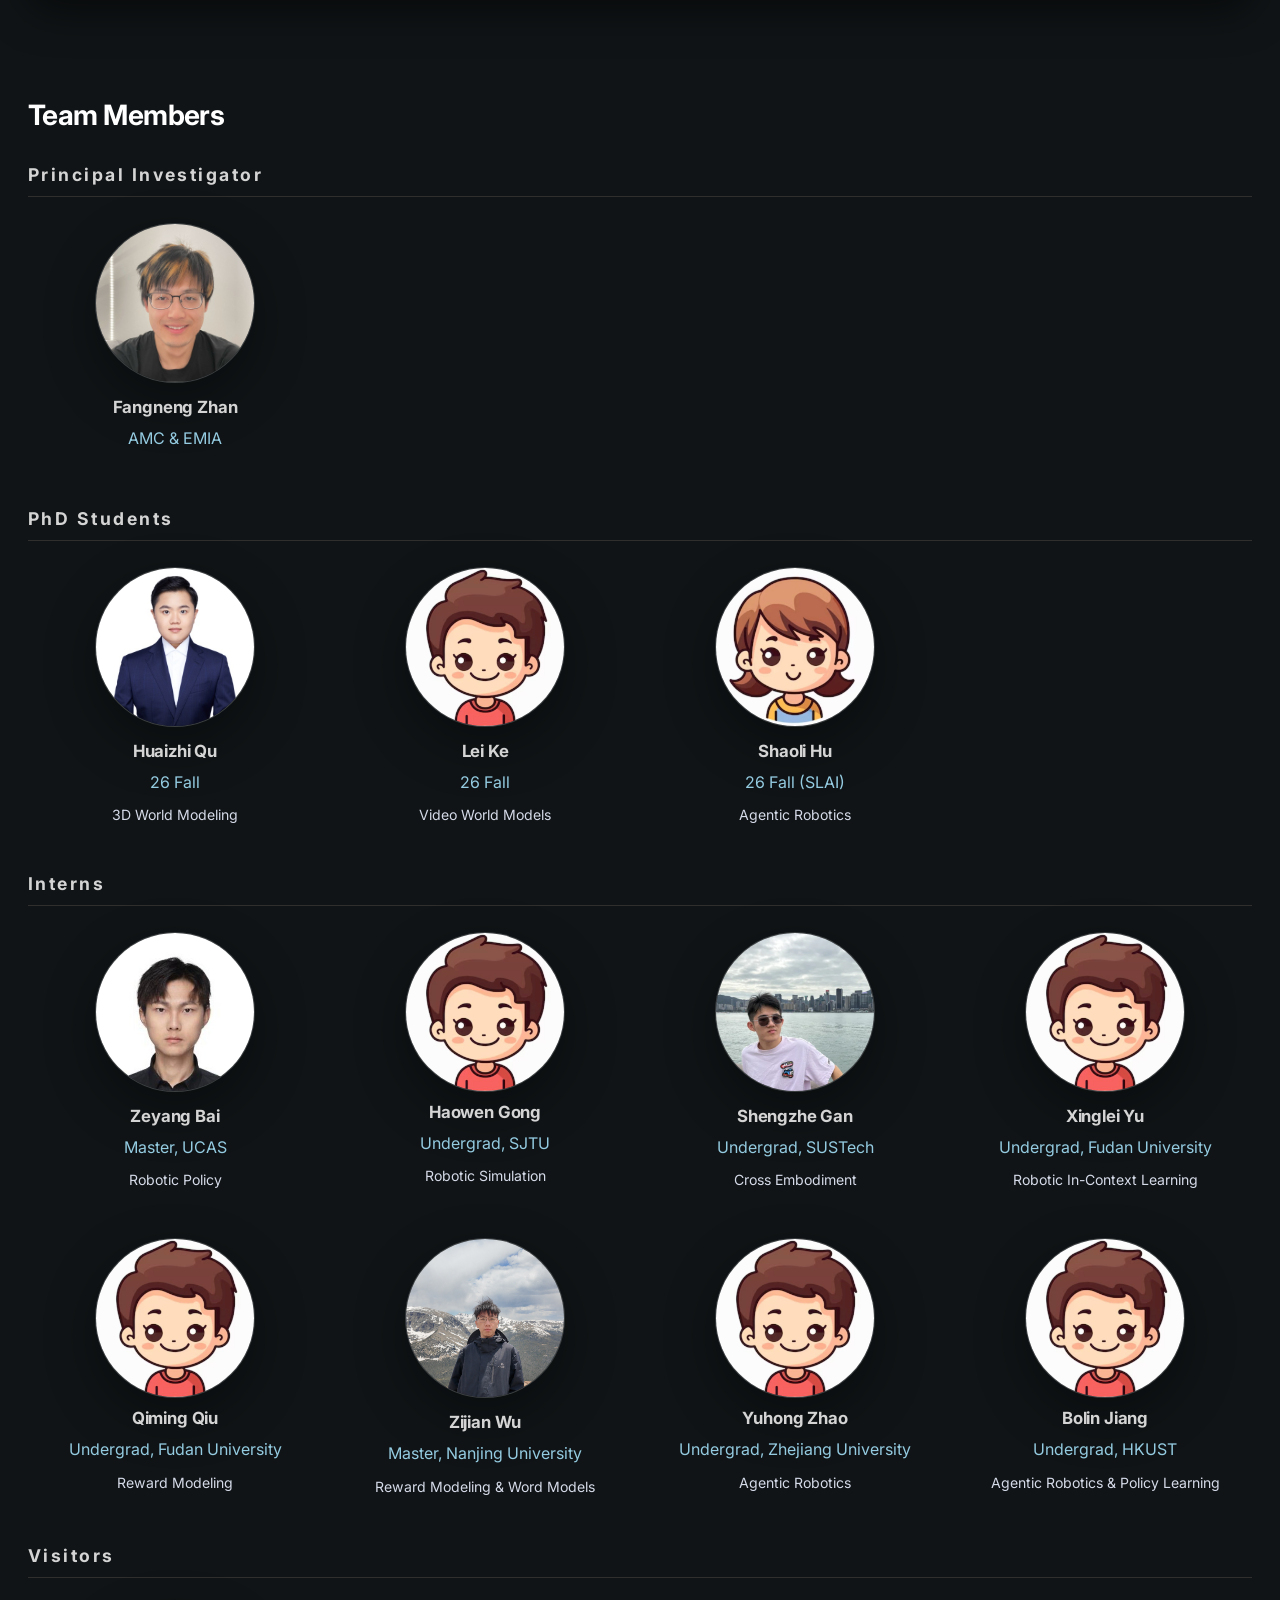
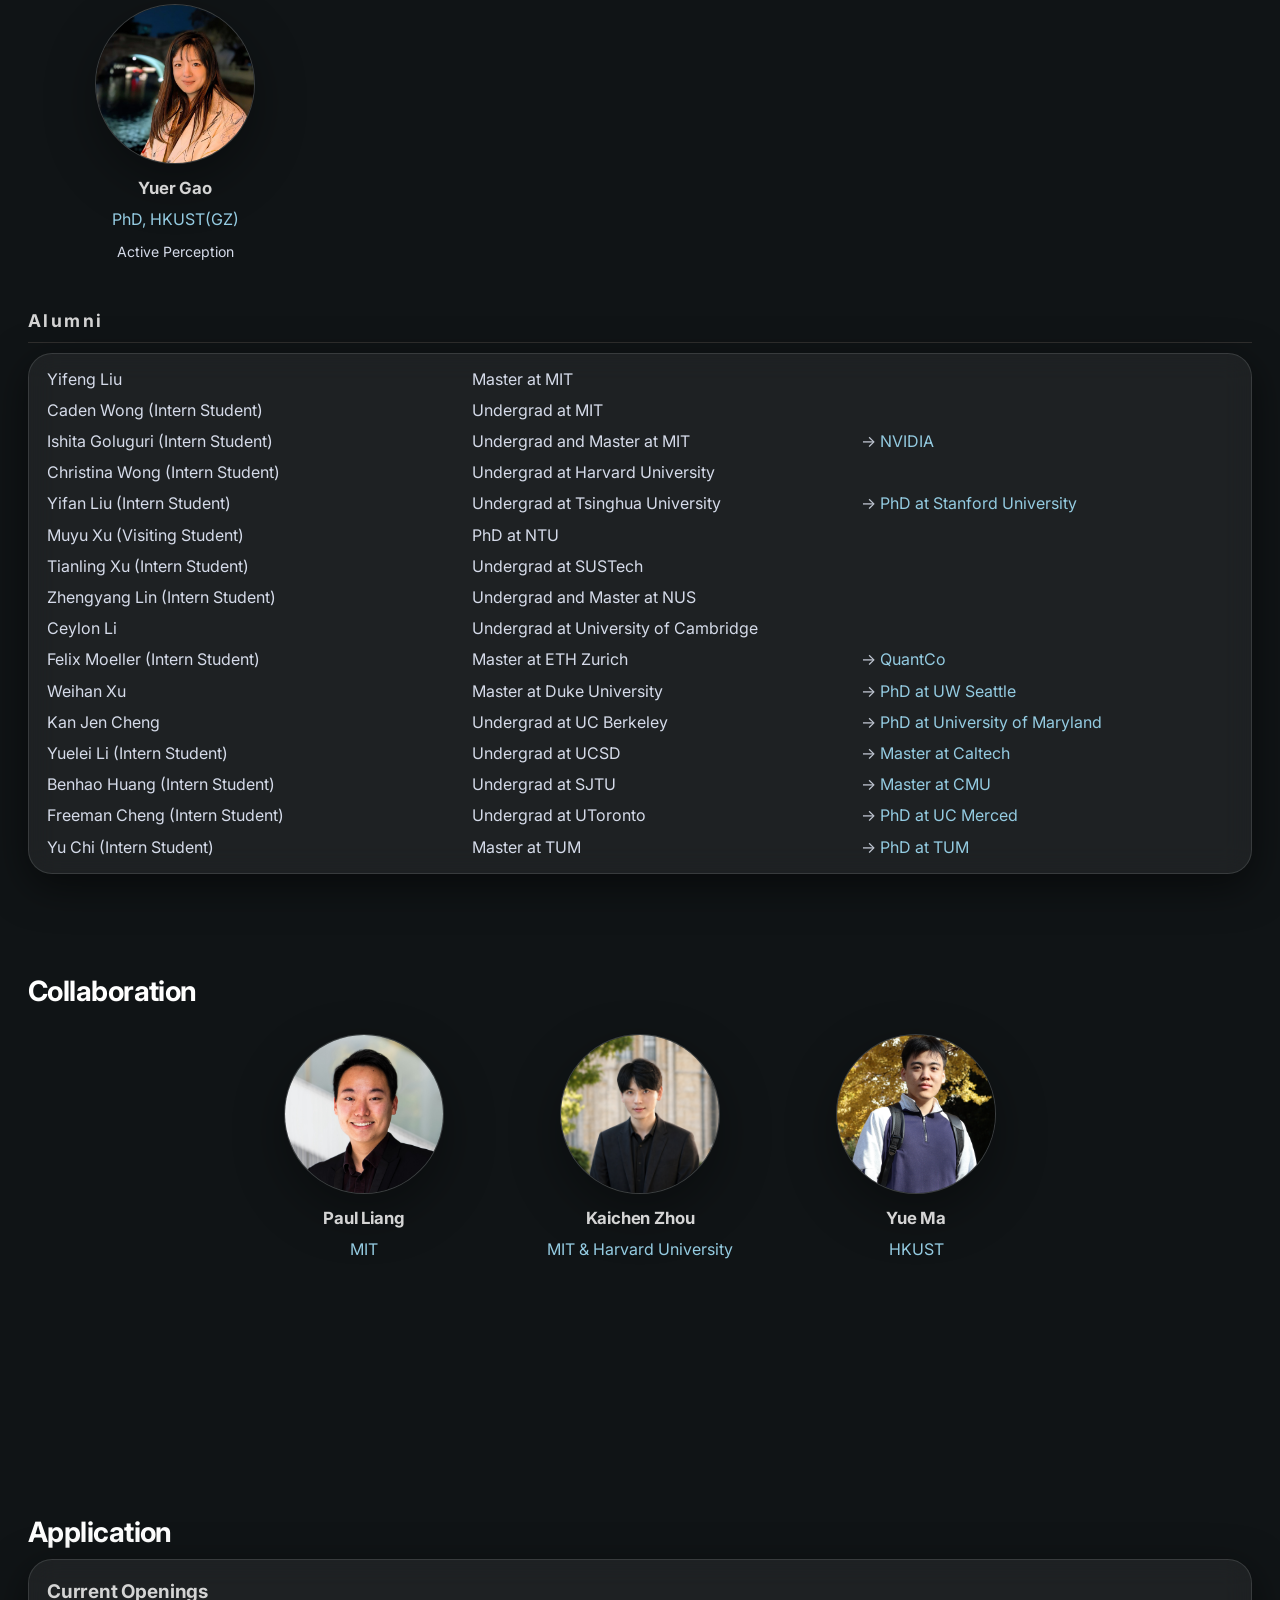
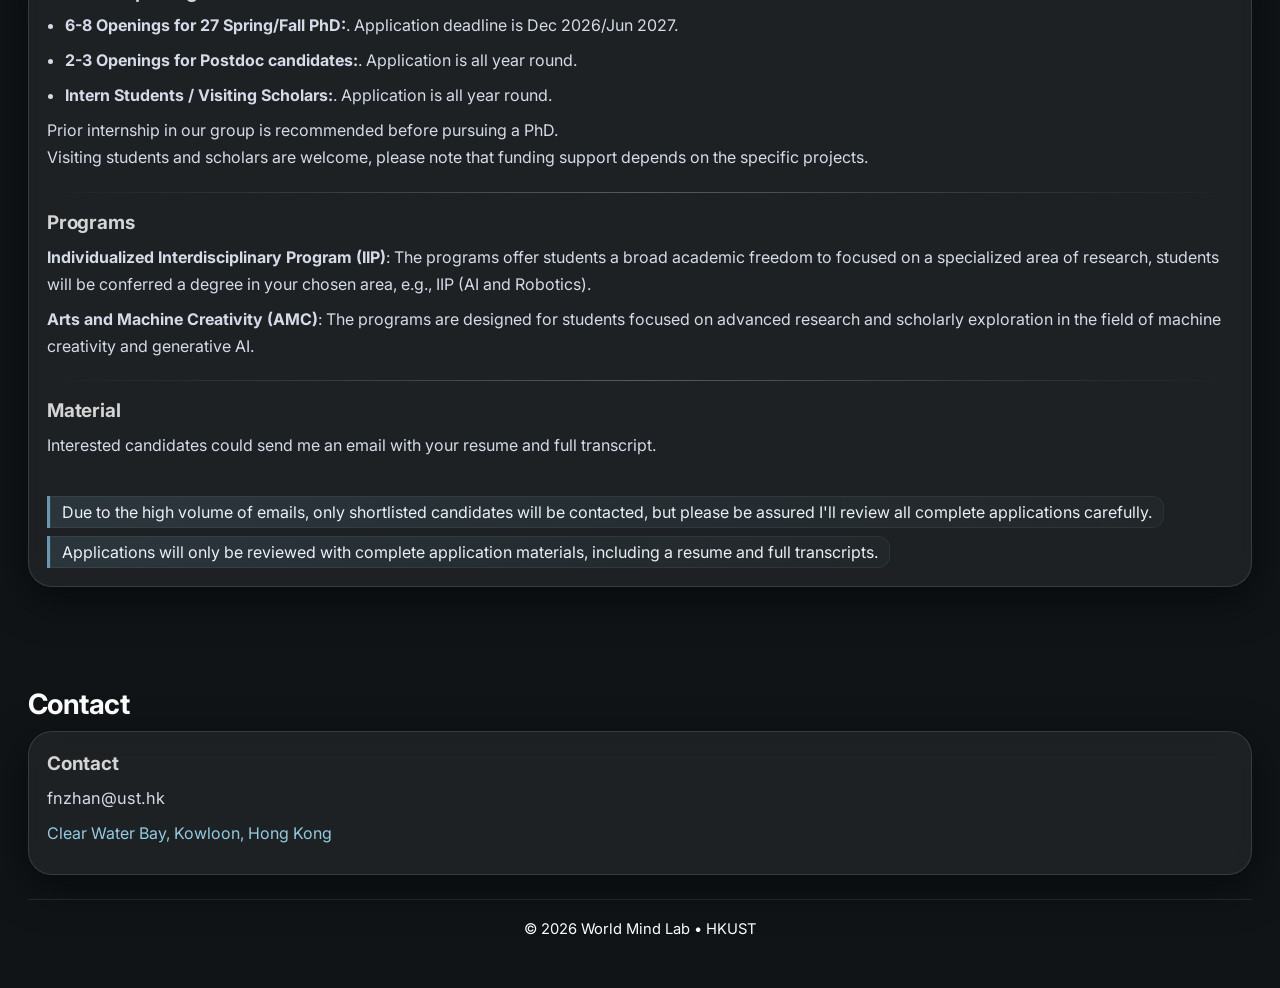
==== commit e9e226de: "research area" ====
--- a/index.html
+++ b/index.html
@@ -161,6 +161,7 @@
             <div class="person-meta">
               <h3>Huaizhi Qu</h3>
               <p class="muted">26 Fall</p>
+              <p class="research-interest">3D World Modeling</p>
             </div>
           </article>
 
@@ -173,6 +174,7 @@
             <div class="person-meta">
               <h3>Lei Ke</h3>
               <p class="muted">26 Fall</p>
+              <p class="research-interest">Video World Models</p>
             </div>
           </article>
 
@@ -185,6 +187,7 @@
             <div class="person-meta">
               <h3>Shaoli Hu</h3>
               <p class="muted">26 Fall (SLAI)</p>
+              <p class="research-interest">Agentic Robotics</p>
             </div>
           </article>
 
@@ -203,6 +206,7 @@
             <div class="person-meta">
               <h3>Zeyang Bai</h3>
               <p class="muted">Master, UCAS</p>
+              <p class="research-interest">Robotic Policy</p>
             </div>
           </article>
 
@@ -213,6 +217,7 @@
             <div class="person-meta">
               <h3>Haowen Gong</h3>
               <p class="muted">Undergrad, SJTU</p>
+              <p class="research-interest">Robotic Simulation</p>
             </div>
           </article>
 
@@ -225,6 +230,7 @@
             <div class="person-meta">
               <h3>Shengzhe Gan</h3>
               <p class="muted">Undergrad, SUSTech</p>
+              <p class="research-interest">Cross Embodiment</p>
             </div>
           </article>
 
@@ -237,6 +243,7 @@
             <div class="person-meta">
               <h3>Xinglei Yu</h3>
               <p class="muted">Undergrad, Fudan University</p>
+              <p class="research-interest">Robotic In-Context Learning</p>
             </div>
           </article>
 
@@ -247,6 +254,7 @@
             <div class="person-meta">
               <h3>Qiming Qiu</h3>
               <p class="muted">Undergrad, Fudan University</p>
+              <p class="research-interest">Reward Modeling</p>
             </div>
           </article>
 
@@ -259,6 +267,7 @@
             <div class="person-meta">
               <h3>Zijian Wu</h3>
               <p class="muted">Master, Nanjing University</p>
+              <p class="research-interest">Reward Modeling &amp; Word Models</p>
             </div>
           </article>
         
@@ -269,16 +278,18 @@
             <div class="person-meta">
               <h3>Yuhong Zhao</h3>
               <p class="muted">Undergrad, Zhejiang University</p>
-            </div>
-          </article>
-
-          <article class="person-card reveal">
-            <div class="avatar-wrap">
-              <img class="avatar" src="assets/members/girl.jpg" alt="Zirui Zhou">
-            </div>
-            <div class="person-meta">
-              <h3>Zirui Zhou</h3>
-              <p class="muted">Undergrad, Tsinghua University</p>
+              <p class="research-interest">Agentic Robotics</p>
+            </div>
+          </article>
+
+          <article class="person-card reveal">
+            <div class="avatar-wrap">
+              <img class="avatar" src="assets/members/boy.jpg" alt="Bailin Jiang">
+            </div>
+            <div class="person-meta">
+              <h3>Bolin Jiang</h3>
+              <p class="muted">Undergrad, HKUST</p>
+              <p class="research-interest">Agentic Robotics &amp; Policy Learning</p>
             </div>
           </article>
 
@@ -297,6 +308,7 @@
             <div class="person-meta">
               <h3>Yuer Gao</h3>
               <p class="muted">PhD, HKUST(GZ)</p>
+              <p class="research-interest">Active Perception</p>
             </div>
           </article>
 
--- a/style.css
+++ b/style.css
@@ -655,6 +655,7 @@
   text-align:center;
 }
 .person-meta h3{ margin: 6px 0 6px; font-size: 1.05rem; }
+.person-meta .research-interest{ margin: 6px 0 0; font-size: 0.88rem; line-height: 1.5; }
 .person-meta .tag{
   margin: 8px 0 0;
   display:inline-flex;
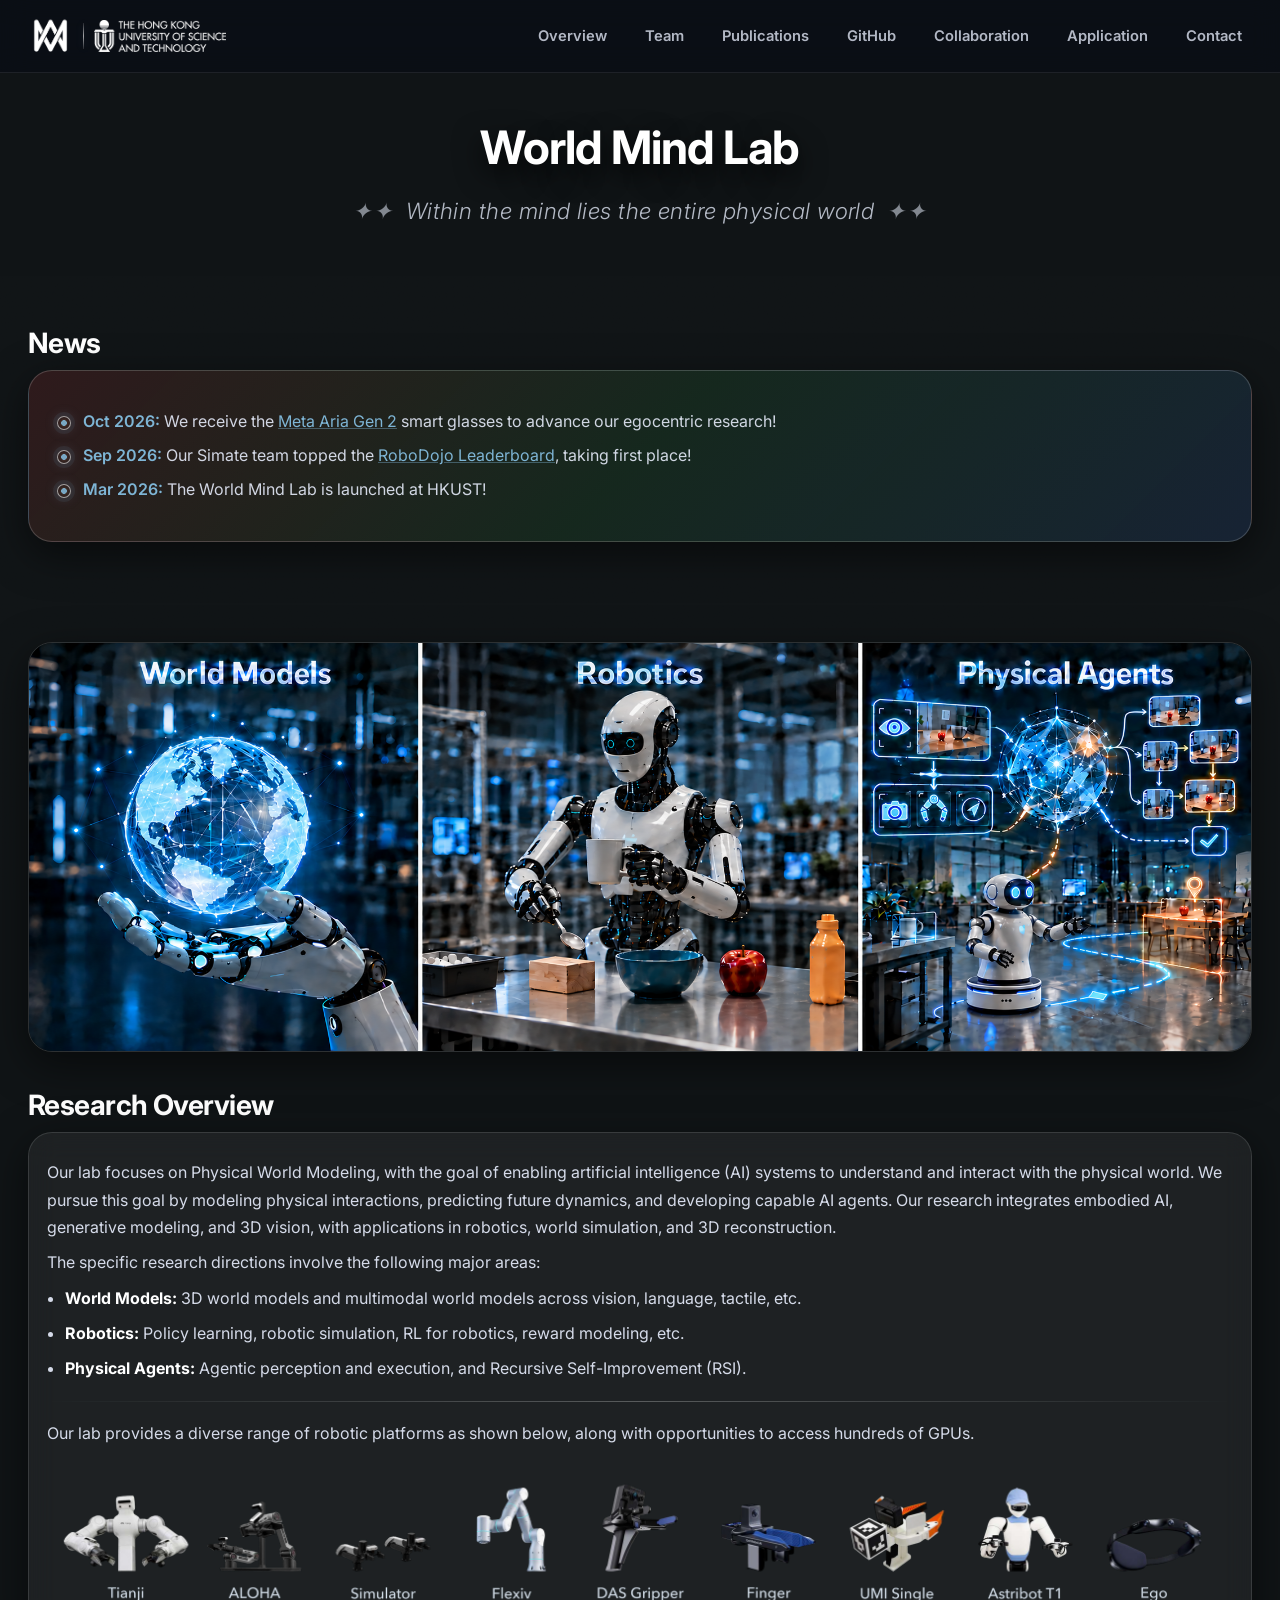
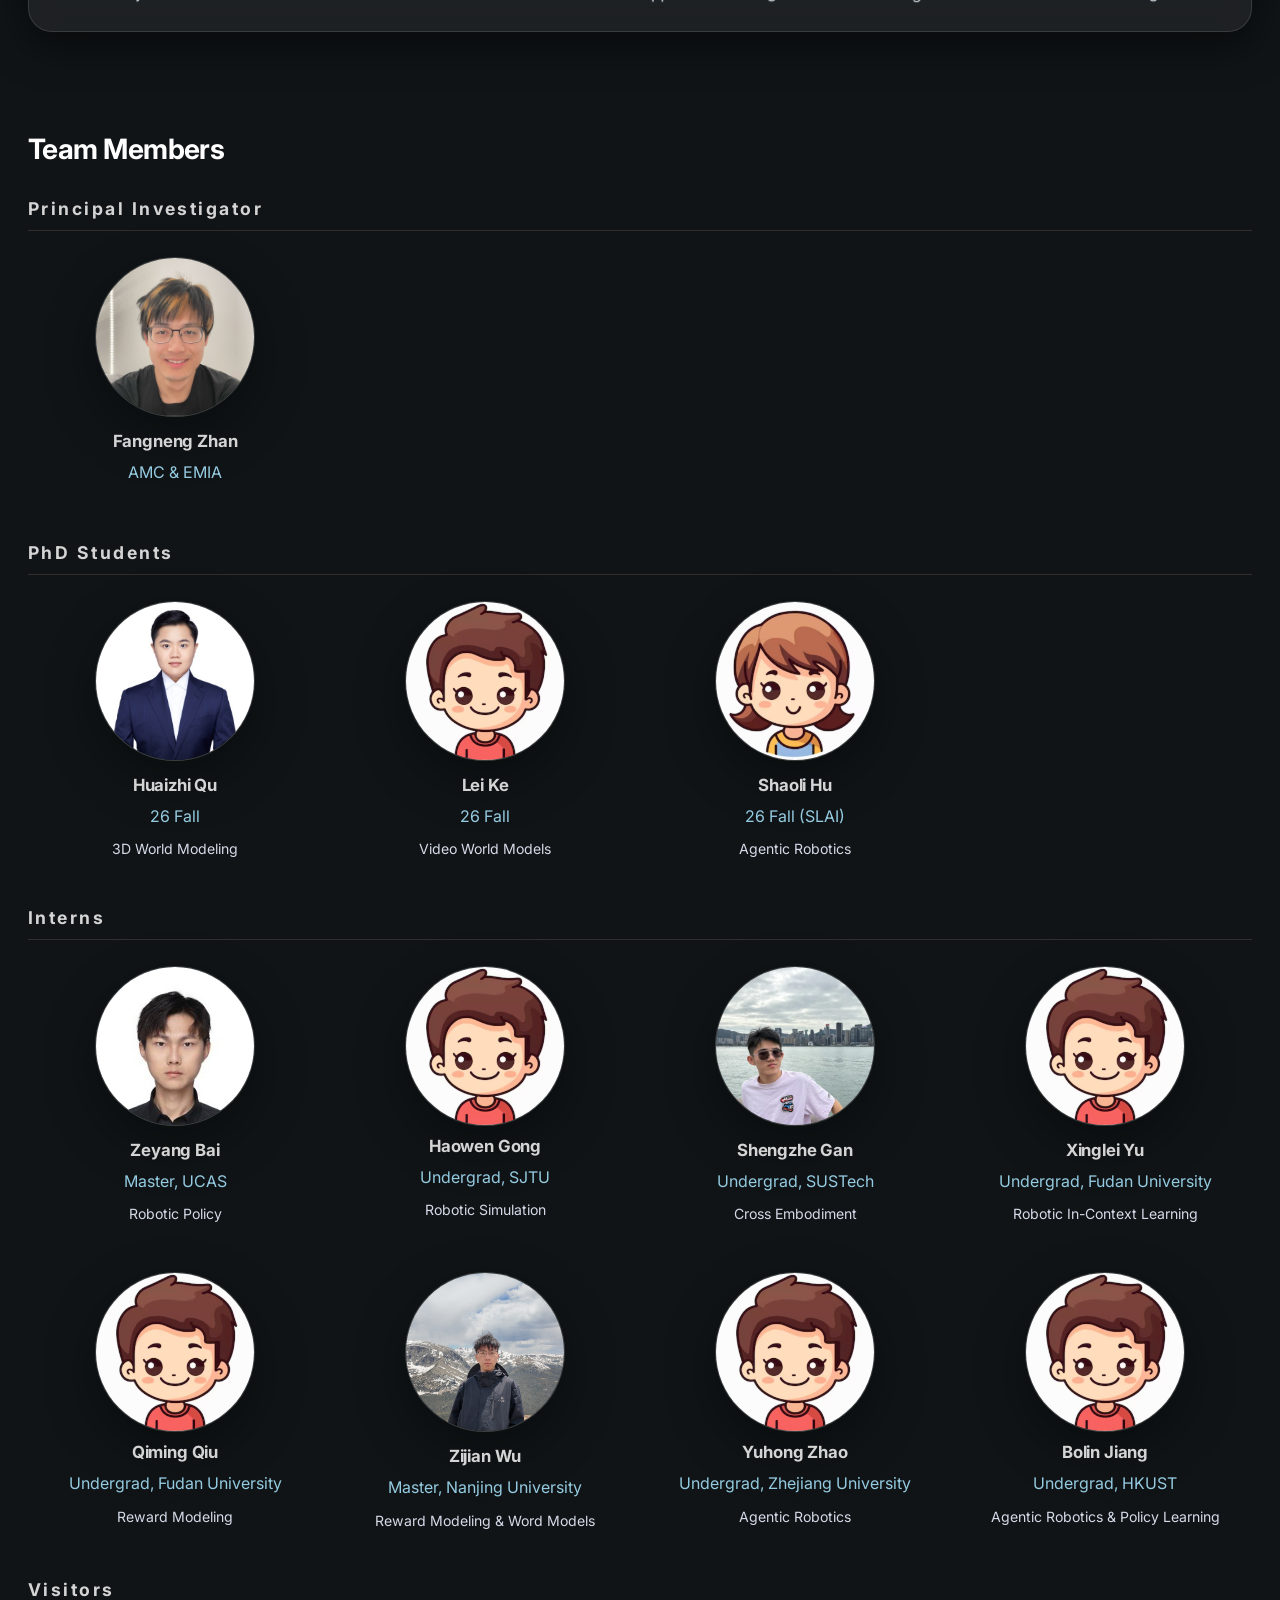
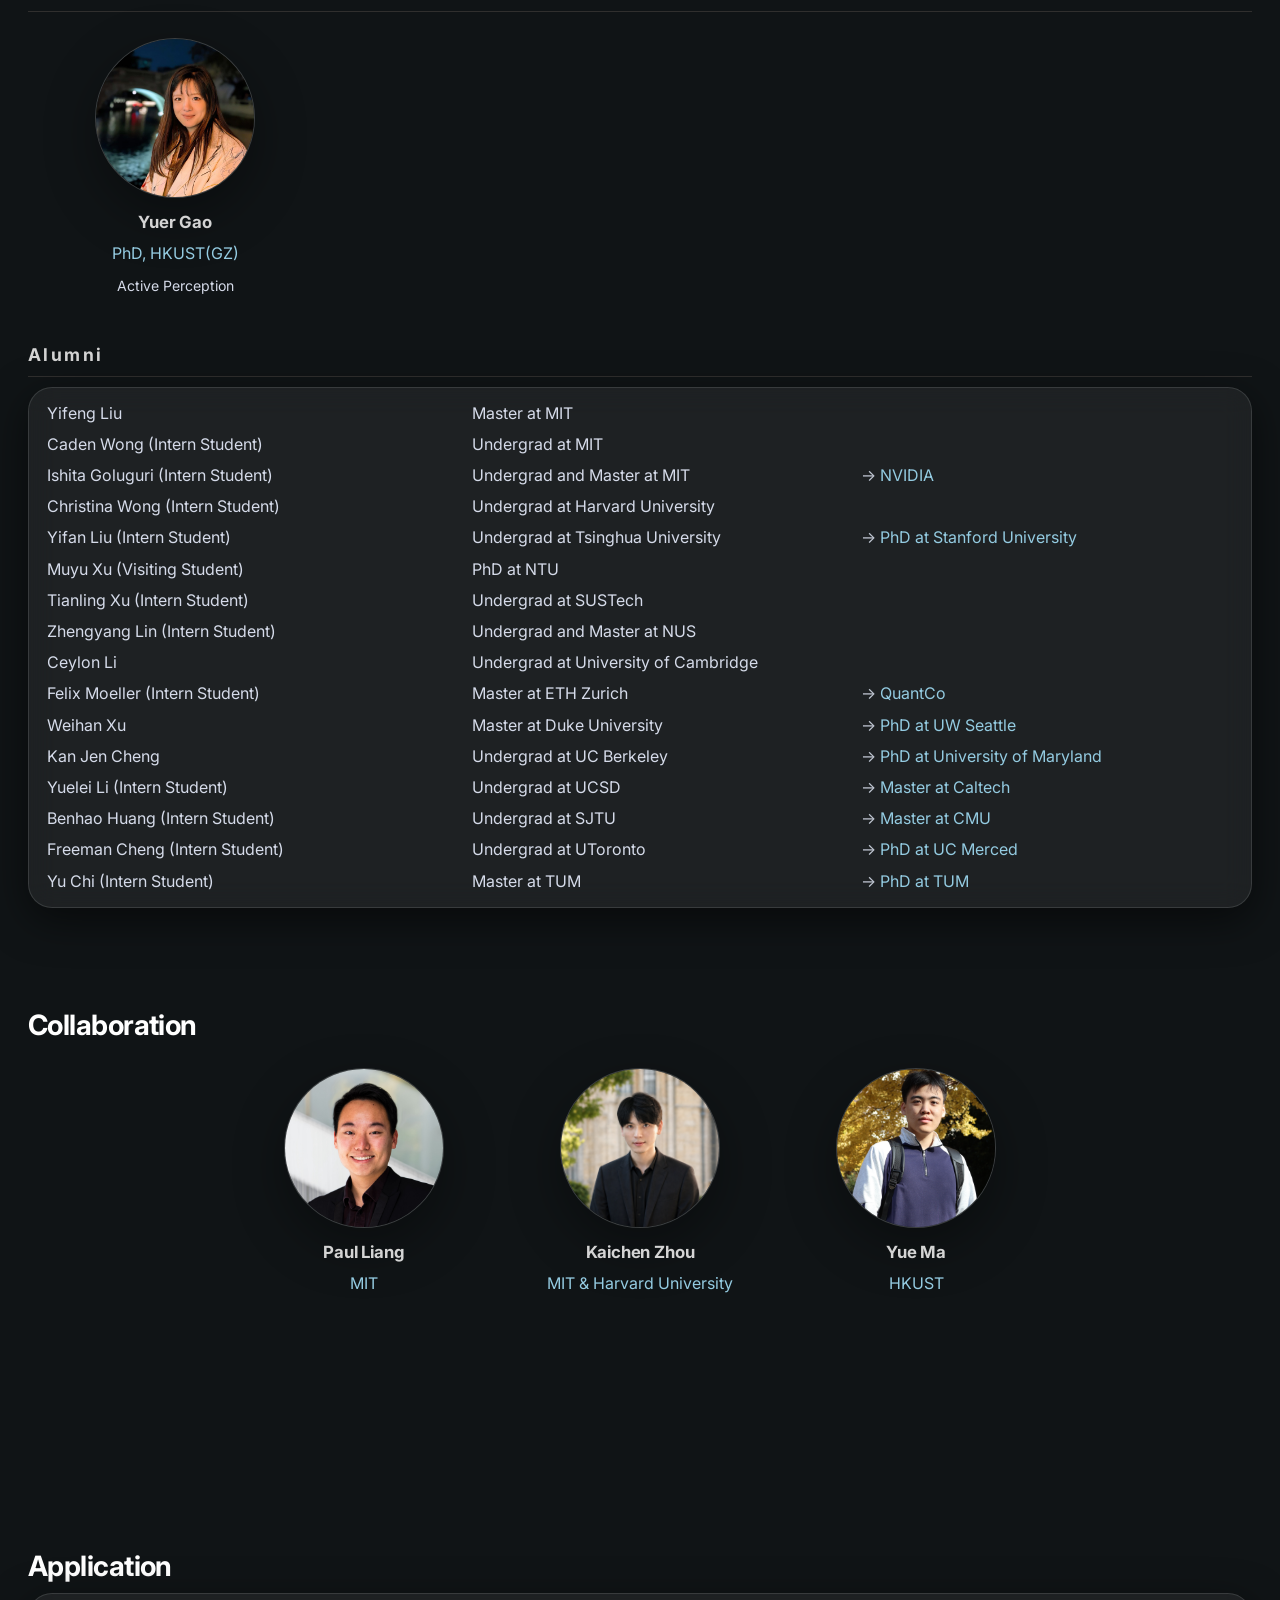
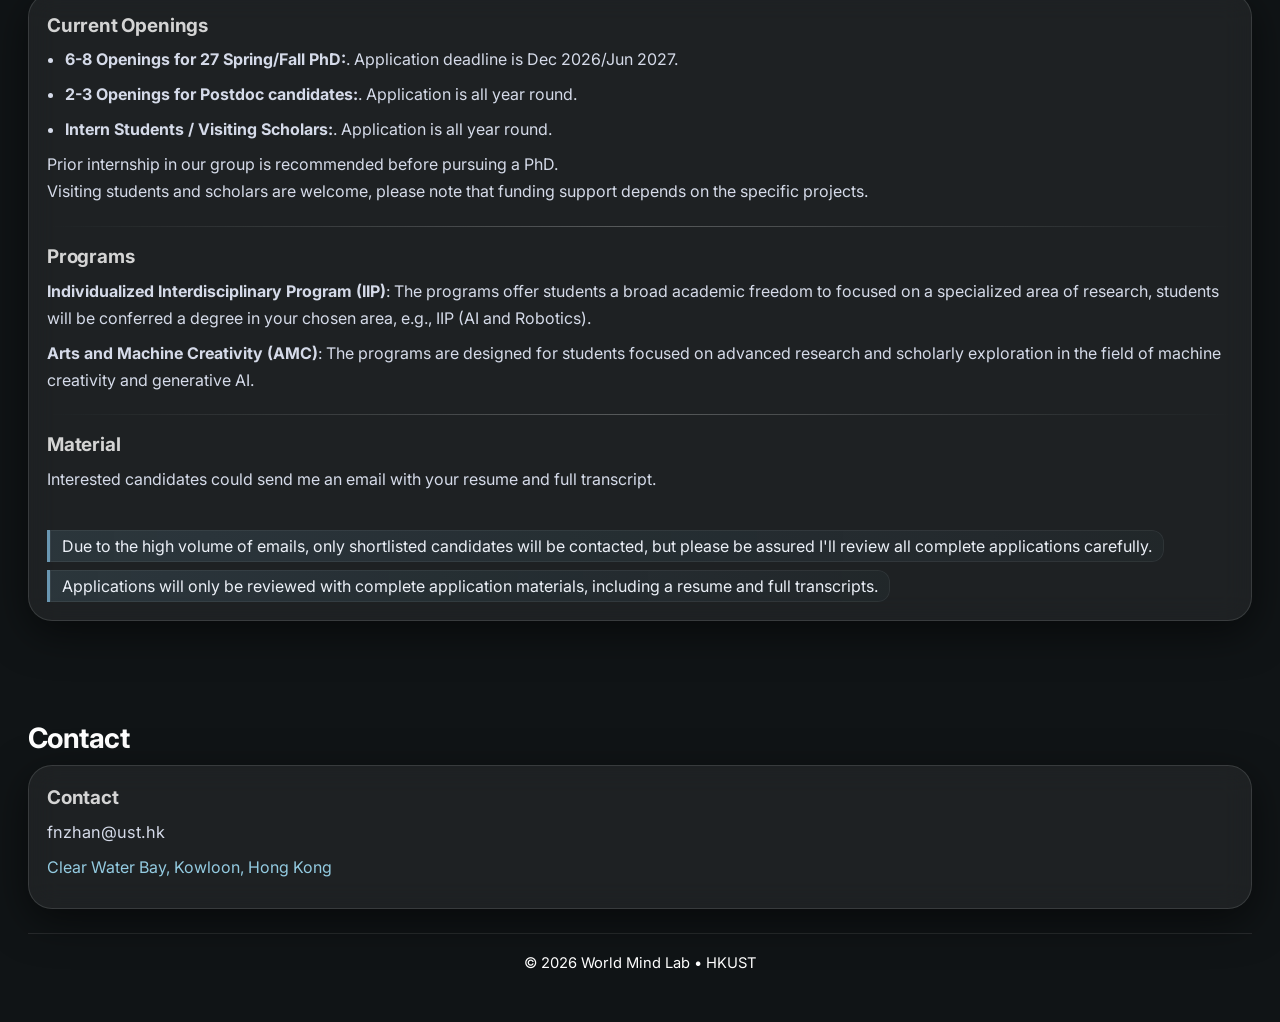
==== commit 2b16f0f0: "news" ====
--- a/index.html
+++ b/index.html
@@ -73,6 +73,9 @@
         <div class="news-box reveal">
           <ul class="checklist">
             <li>
+              <strong>Oct 2026:</strong> We receive the <a href="https://www.projectaria.com/" target="_blank" rel="noopener noreferrer">Meta Aria Gen 2</a> smart glasses to advance our egocentric research!
+            </li>
+            <li>
               <strong>Sep 2026:</strong> Our Simate team topped the <a href="https://robodojo-benchmark.com/leaderboard#robodojo" target="_blank" rel="noopener noreferrer">RoboDojo Leaderboard</a>, taking first place!
             </li>
             <li>
